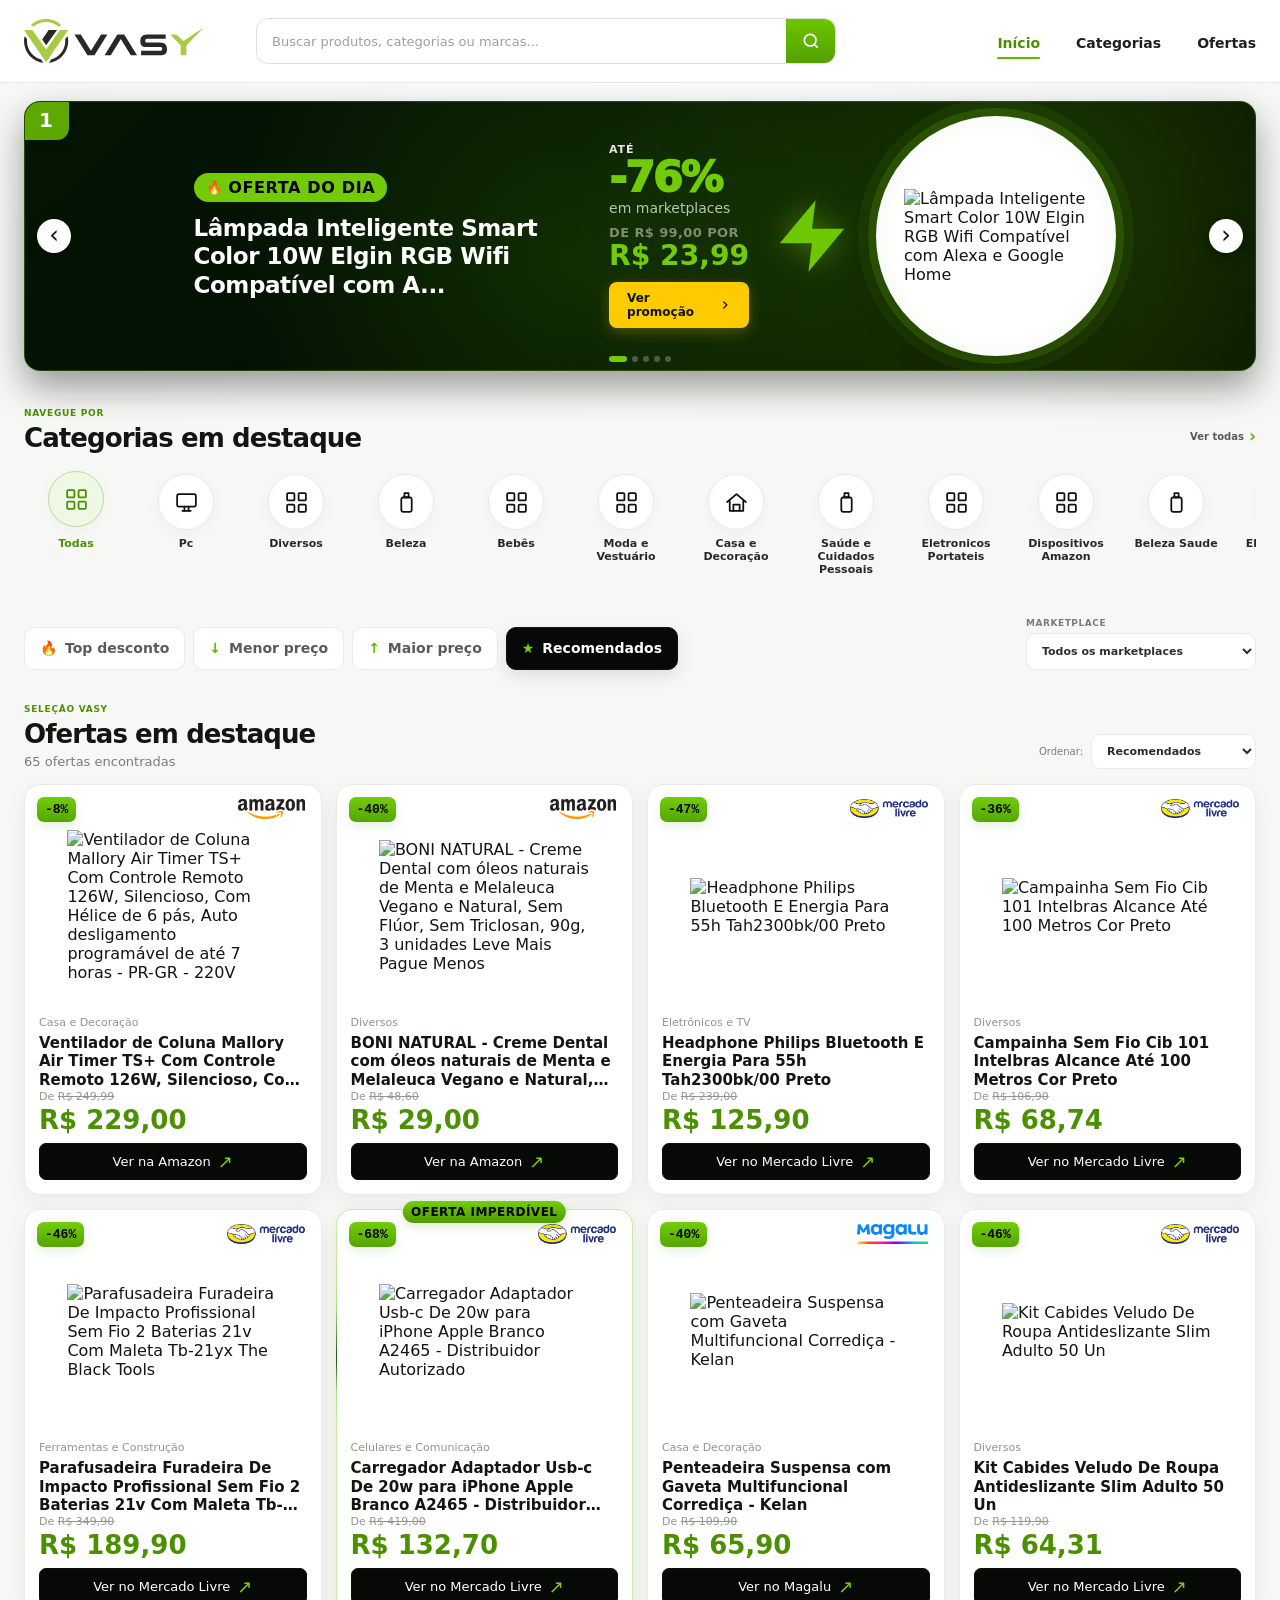
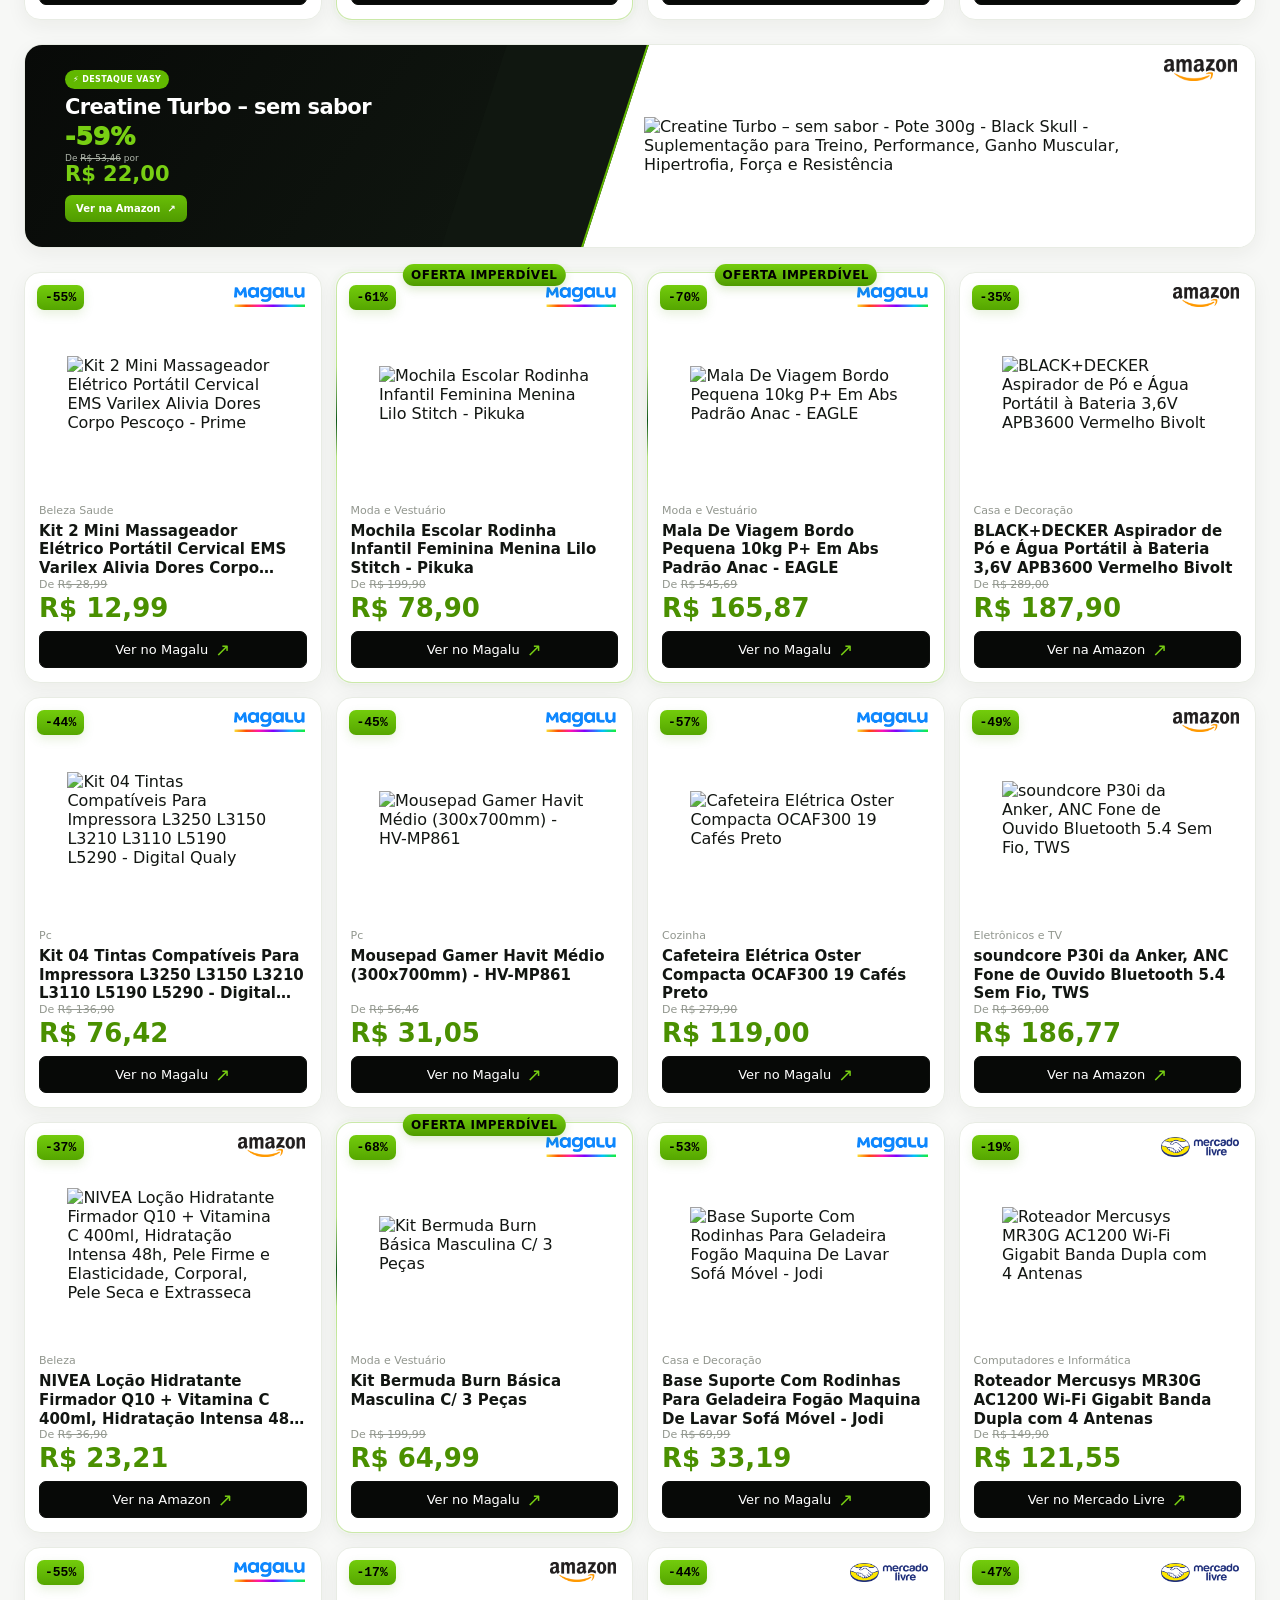
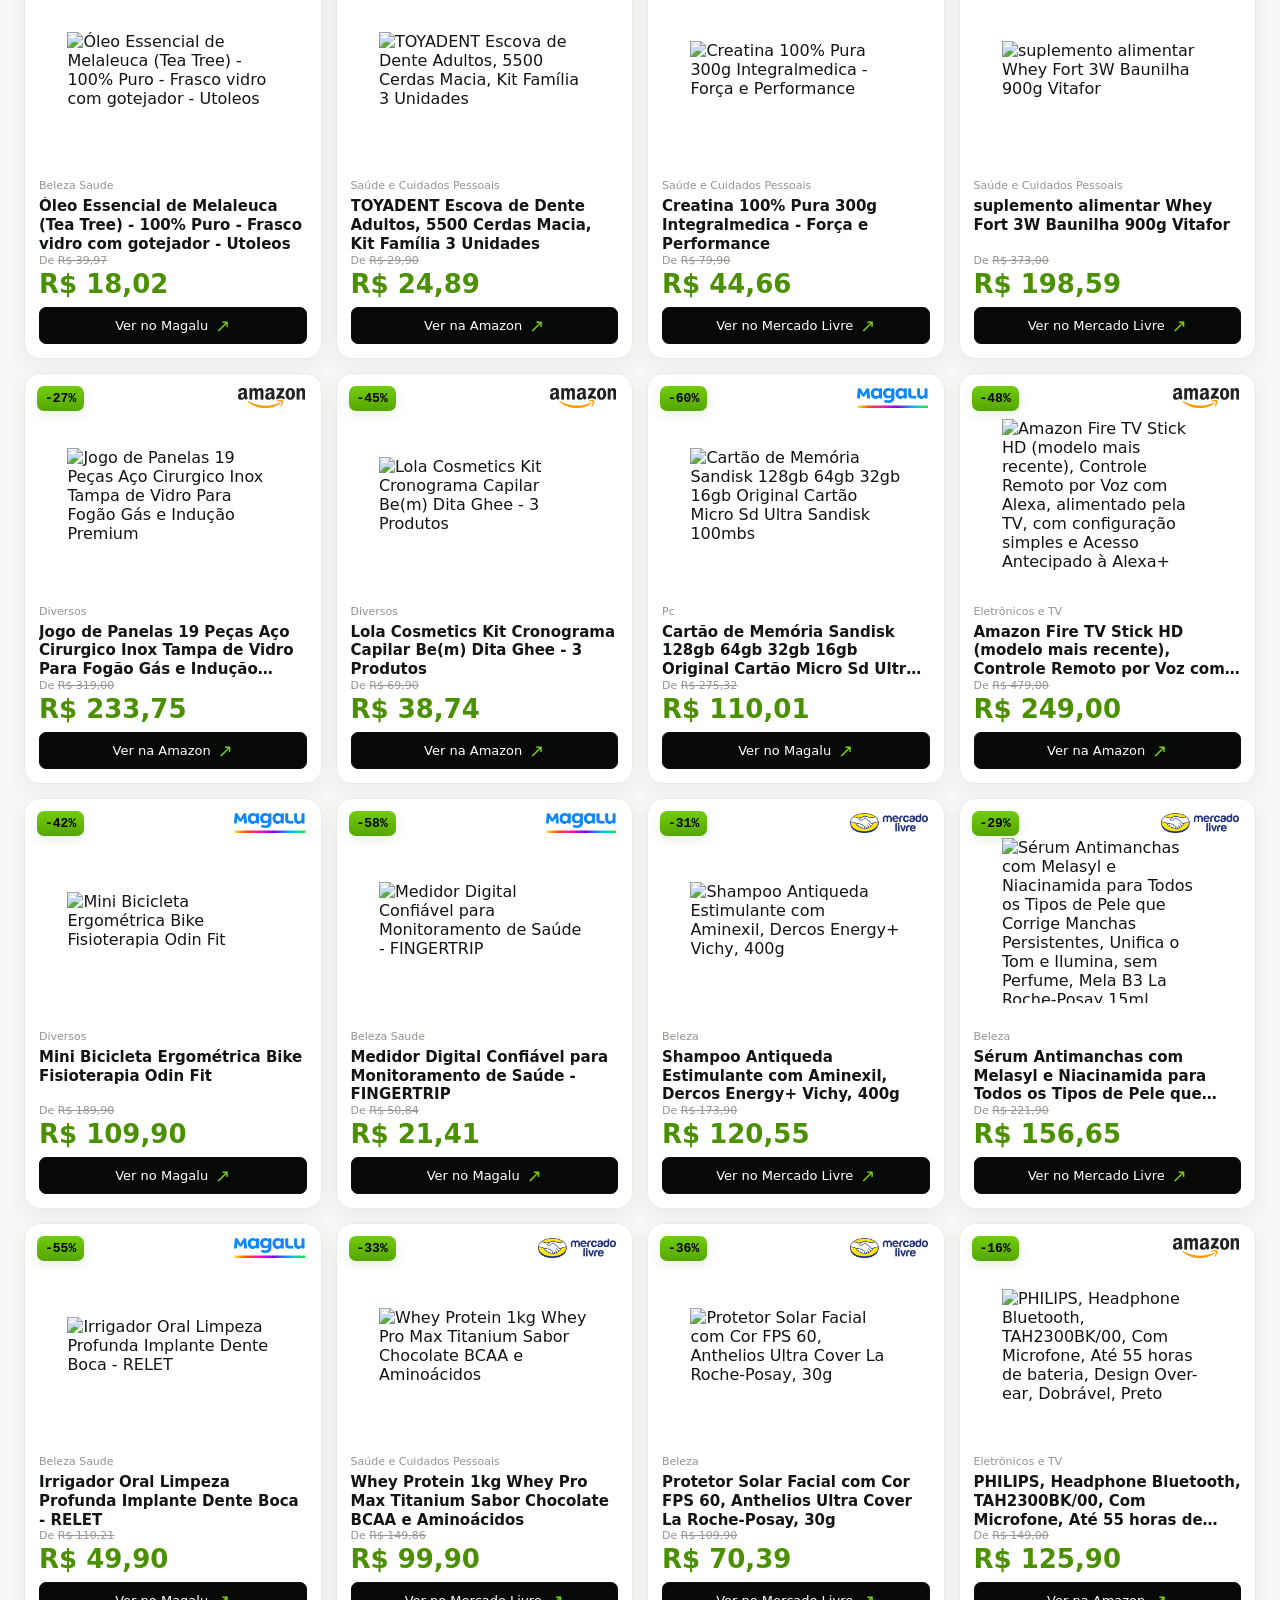
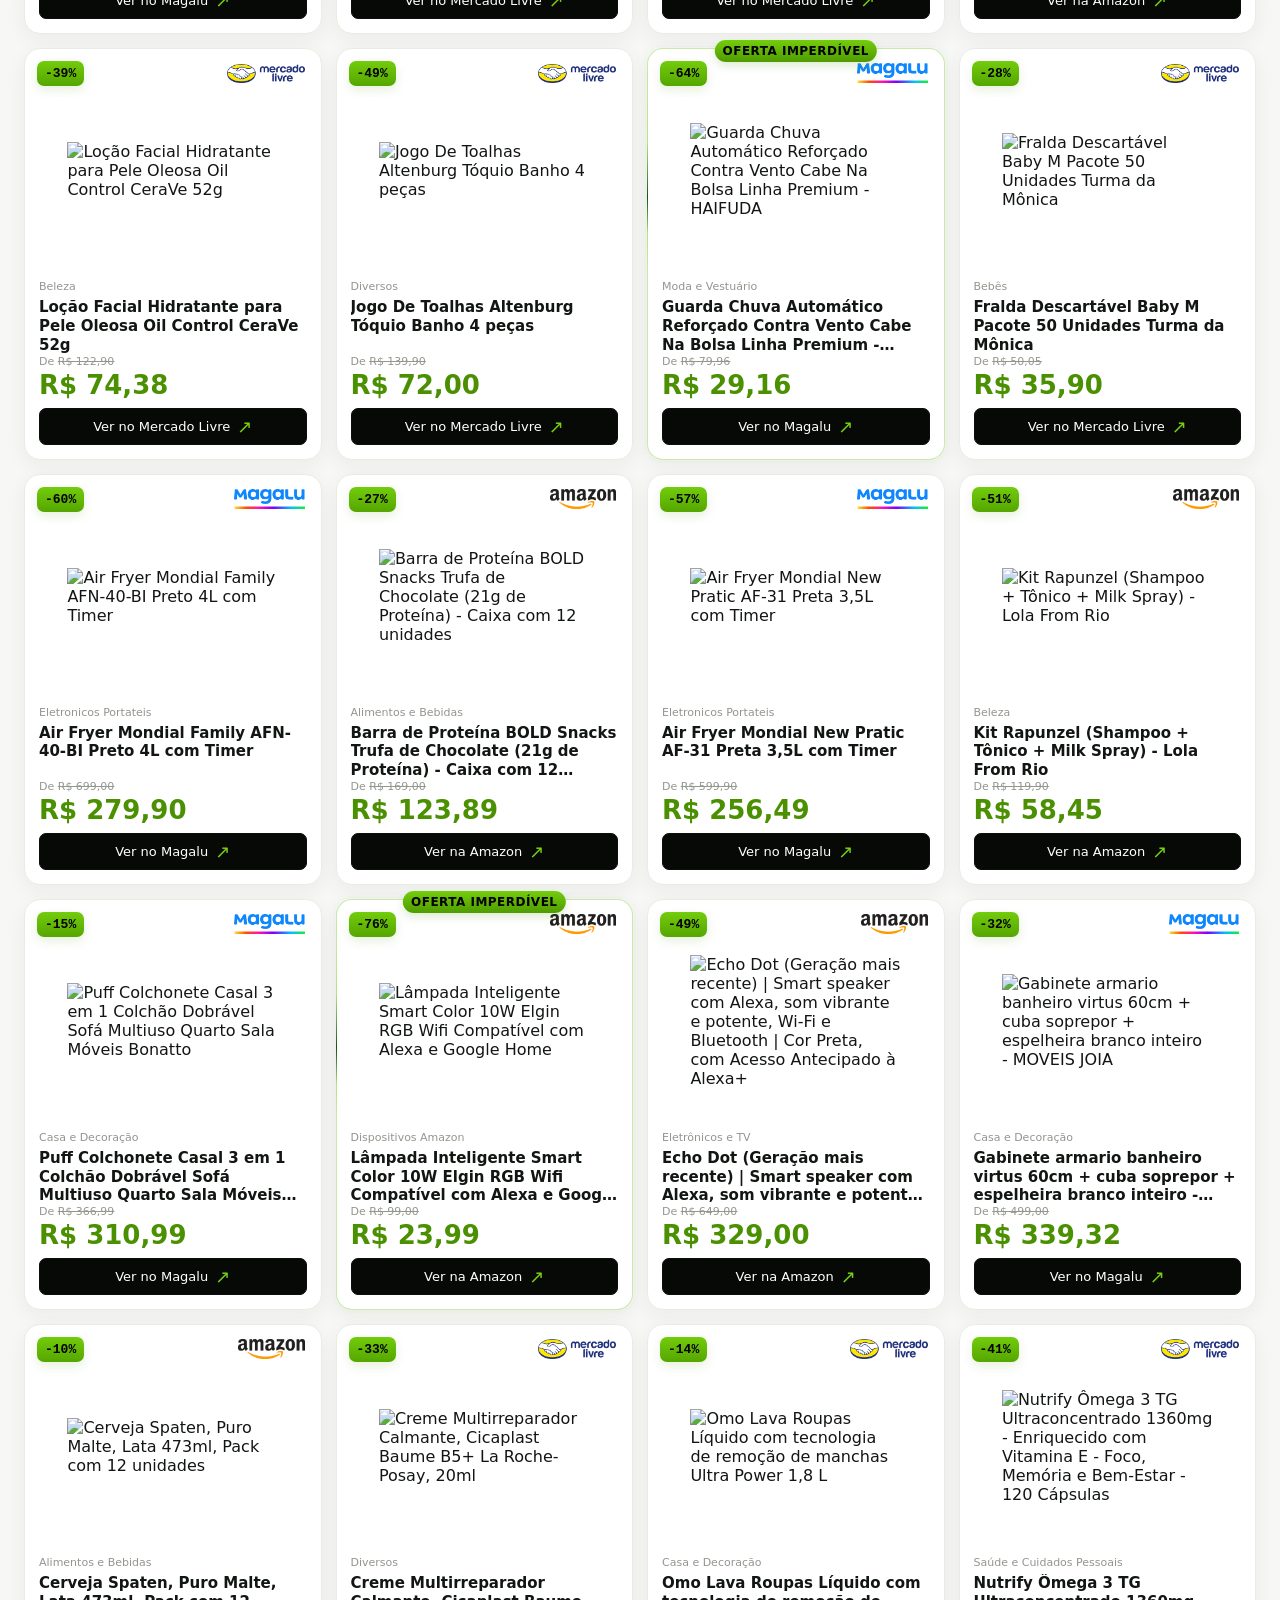
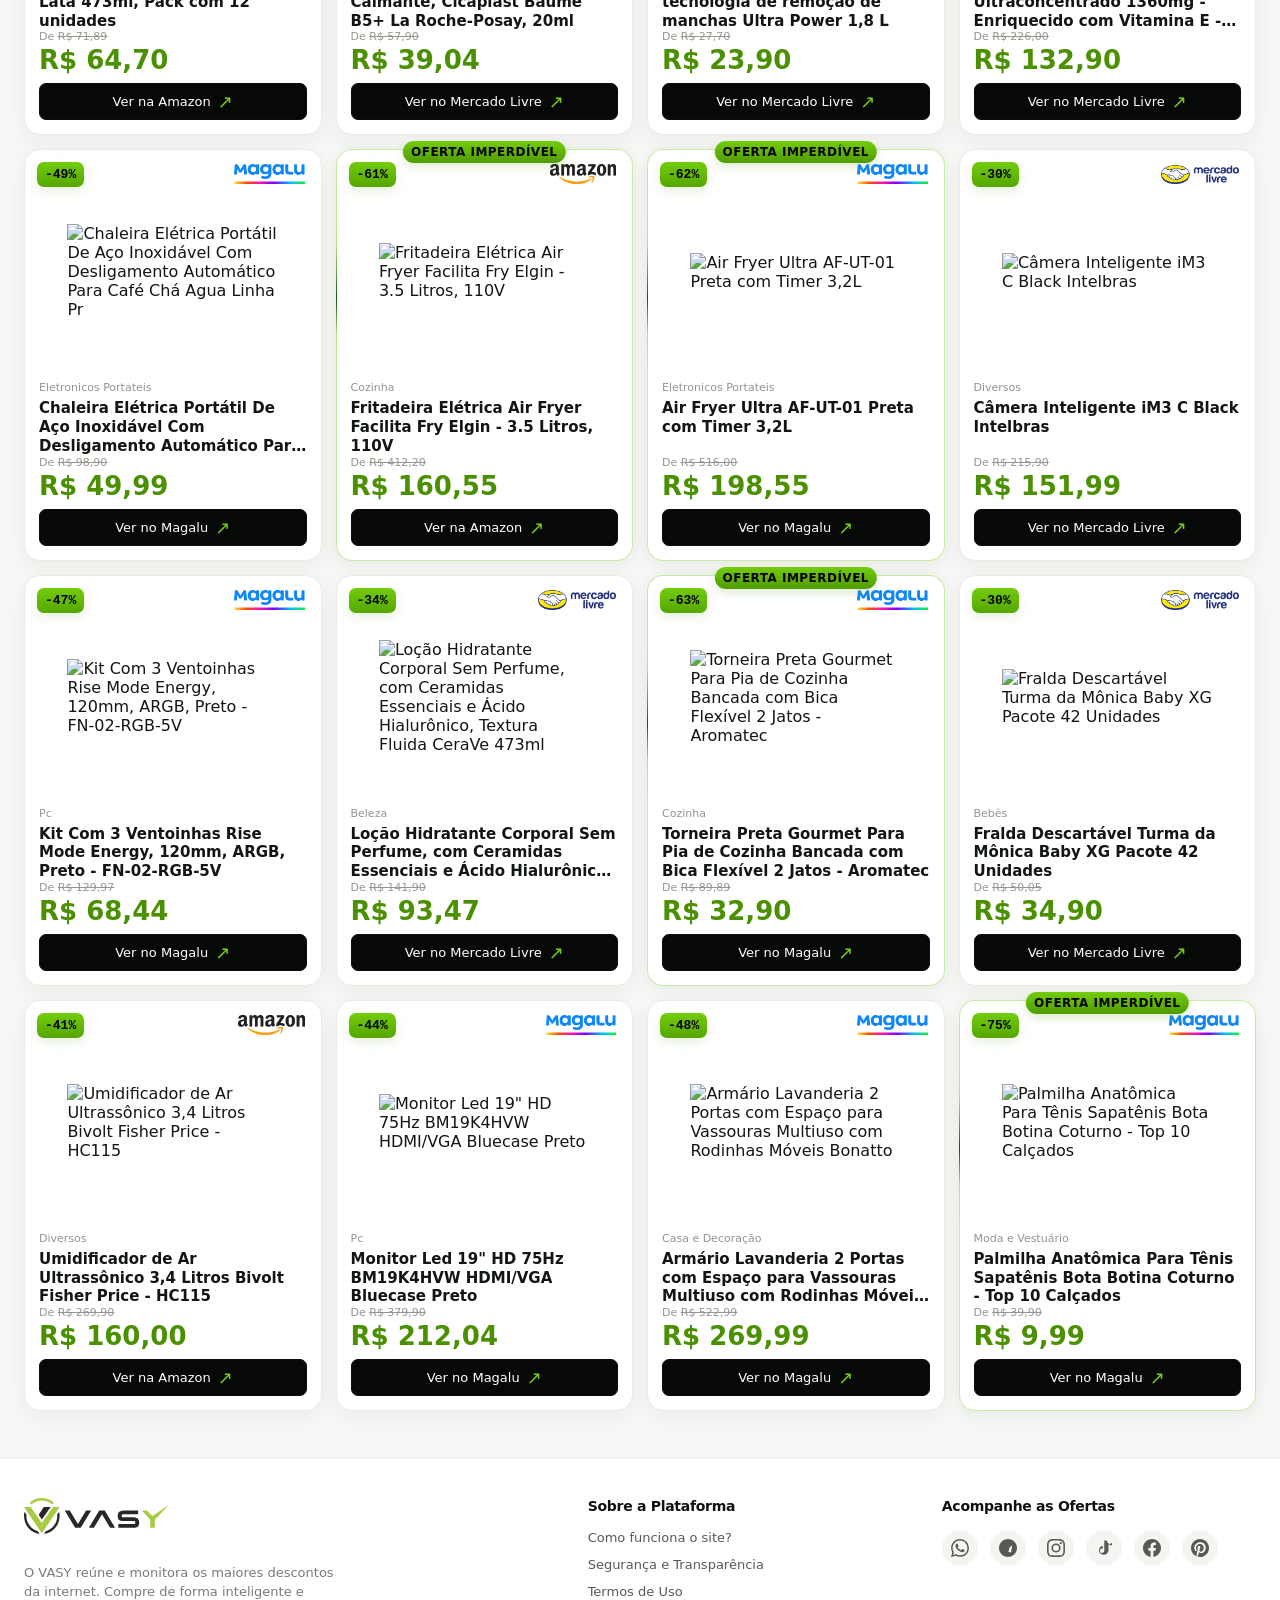
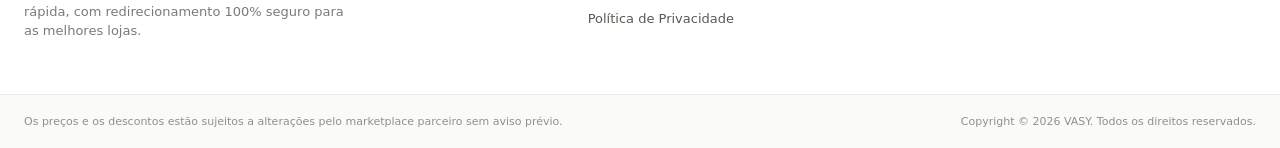
==== index.html @ 83b7b3c1 "Atualizando o site VASY" ====
<!doctype html>
<html lang="pt-BR">
<head>
  <meta charset="utf-8">
  <meta name="viewport" content="width=device-width,initial-scale=1">
  <meta name="theme-color" content="#ffffff">
  <meta name="description" content="VASY — ofertas selecionadas nos principais marketplaces.">
  <title>VASY | Achados que valem a pena</title>
  
  <link rel="preconnect" href="https://fonts.googleapis.com">
  <link rel="preconnect" href="https://fonts.gstatic.com" crossorigin>
  <link href="https://fonts.googleapis.com/css2?family=Montserrat:ital,wght@0,100..900;1,100..900&display=swap" rel="stylesheet">

  <link rel="stylesheet" href="css/style.css">
  <link rel="icon" type="image/png" href="./favicon.png">

  <!-- Google tag (gtag.js) -->
  <script async src="https://www.googletagmanager.com/gtag/js?id=G-MY41F53RG2"></script>
  <script>
    window.dataLayer = window.dataLayer || [];
    function gtag(){dataLayer.push(arguments);}
    gtag('js', new Date());
    gtag('config', 'G-MY41F53RG2');
  </script>
</head>

<body>

  <header class="site-header">
    <div class="container header-row">
      <button class="menu-button" id="menuButton" type="button" aria-label="Abrir menu" aria-expanded="false">
        <span></span><span></span><span></span>
      </button>

      <a class="logo-link" href="#inicio" aria-label="VASY">
        <img src="assets/images/logos/vasy.svg" alt="VASY">
      </a>

      <form class="search-box desktop-search" id="searchForm" role="search">
        <input id="searchInput" type="search" placeholder="Buscar produtos, categorias ou marcas..." autocomplete="off">
        <button type="submit" aria-label="Buscar">
          <svg viewBox="0 0 24 24" aria-hidden="true">
            <circle cx="11" cy="11" r="7"></circle>
            <path d="m20 20-3.5-3.5"></path>
          </svg>
        </button>
      </form>

      <nav class="main-nav" id="mainNav">
        <a class="active" href="#inicio">Início</a>
        <a href="#categorias">Categorias</a>
        <a href="#ofertas">Ofertas</a>
      </nav>
    </div>

    <div class="container mobile-search-wrap">
      <form class="search-box mobile-search" id="mobileSearchForm" role="search">
        <input id="mobileSearchInput" type="search" placeholder="Buscar produtos..." autocomplete="off">
        <button type="submit" aria-label="Buscar">
          <svg viewBox="0 0 24 24" aria-hidden="true">
            <circle cx="11" cy="11" r="7"></circle>
            <path d="m20 20-3.5-3.5"></path>
          </svg>
        </button>
      </form>
    </div>
  </header>

  <main id="inicio">

    <!-- HERO PRINCIPAL -->
    <section class="hero-section">
      <div class="container">
        <article class="hero">
          
          <div class="hero-badge-rank">
            <span id="heroRank">1</span>
          </div>

          <button class="hero-arrow hero-prev" id="heroPrev" type="button" aria-label="Oferta anterior">‹</button>

          <div class="hero-copy">
            <span class="hero-kicker">
              <span class="fire-icon">🔥</span> OFERTA DO DIA
            </span>
            <h1 id="heroTitle">Carregando oferta...</h1>
          </div>

          <div class="hero-offer-center">
            <div class="hero-discount-block">
              <span class="hero-discount-label">ATÉ</span>
              <strong id="heroDiscount">-0%</strong>
              <small class="hero-discount-sub">em marketplaces</small>
            </div>

            <div class="hero-pricing-group">
              <p class="hero-old-price" id="heroOldPrice">DE R$ 0,00 POR</p>
              <p class="hero-price" id="heroPrice">R$ 0,00</p>
            </div>

            <a class="hero-button" id="heroButton" href="#" target="_blank" rel="noopener sponsored">
              Ver promoção
              <svg viewBox="0 0 24 24" width="14" height="14" fill="none" stroke="currentColor" stroke-width="2.5" stroke-linecap="round" stroke-linejoin="round">
                <polyline points="9 18 15 12 9 6"></polyline>
              </svg>
            </a>
          </div>

          <div class="hero-lightning" aria-hidden="true">
            <svg viewBox="0 0 24 24">
              <path d="M13 2L3 14h9l-1 8 10-12h-9l1-8z" />
            </svg>
          </div>

          <div class="hero-visual">
            <div class="hero-circular-stage">
              <div class="hero-image-stage">
                <img id="heroImage" src="" alt="">
              </div>
            </div>
          </div>

          <button class="hero-arrow hero-next" id="heroNext" type="button" aria-label="Próxima oferta">›</button>
          
          <div class="hero-dots" id="heroDots"></div>
        </article>
      </div>
    </section>

    <!-- CATEGORIAS -->
    <section class="container categories-section" id="categorias">
      <div class="section-heading">
        <div>
          <span class="eyebrow">NAVEGUE POR</span>
          <h2>Categorias em destaque</h2>
        </div>
        <button class="text-button" id="clearFilters" type="button">
          Ver todas <span>›</span>
        </button>
      </div>
      <div class="category-rail" id="categoryChips"></div>
    </section>

    <!-- FILTROS -->
    <section class="container filters-section">
      <div class="quick-filters">
        <button class="quick-filter active" type="button" data-sort="discount">
          <span>🔥</span> Top desconto
        </button>
        <button class="quick-filter" type="button" data-sort="price-asc">
          <span>↓</span> Menor preço
        </button>
        <button class="quick-filter" type="button" data-sort="price-desc">
          <span>↑</span> Maior preço
        </button>
        <button class="quick-filter" type="button" data-sort="random">
          <span>★</span> Recomendados
        </button>
      </div>

      <div class="marketplace-filter-box">
        <label for="marketplaceSelect">Marketplace</label>
        <select id="marketplaceSelect">
          <option value="Todos">Todos os marketplaces</option>
        </select>
      </div>
    </section>

    <!-- OFERTAS -->
    <section class="container offers-section" id="ofertas">
      <div class="offers-toolbar">
        <div>
          <span class="eyebrow">SELEÇÃO VASY</span>
          <h2>Ofertas em destaque</h2>
          <p id="resultCount">Carregando ofertas...</p>
        </div>
        <div class="sort-wrap">
          <label for="sortSelect">Ordenar:</label>
          <select id="sortSelect">
            <option value="discount">Maior desconto</option>
            <option value="price-asc">Menor preço</option>
            <option value="price-desc">Maior preço</option>
            <option value="random">Recomendados</option>
          </select>
        </div>
      </div>

      <div class="products-grid" id="productsGrid"></div>

      <div class="empty-state" id="emptyState" hidden>
        <strong>Nenhuma oferta encontrada.</strong>
        <span>Tente outro termo, categoria ou marketplace.</span>
        <button id="resetSearch" type="button">Limpar filtros</button>
      </div>
    </section>

  </main>

  <!-- NOVO RODAPÉ / FOOTER -->
  <footer class="site-footer">
    <div class="container footer-content">
      
      <!-- Marca e Descrição -->
      <div class="footer-brand">
        <img src="assets/images/logos/vasy.svg" alt="VASY">
        <p>O VASY reúne e monitora os maiores descontos da internet. Compre de forma inteligente e rápida, com redirecionamento 100% seguro para as melhores lojas.</p>
      </div>

      <!-- Links Rápidos -->
      <div class="footer-links">
        <h4>Sobre a Plataforma</h4>
        <nav>
          <a href="/como-funciona.html">Como funciona o site?</a>
          <a href="/seguranca.html">Segurança e Transparência</a>
          <a href="/termos-de-uso.html">Termos de Uso</a>
          <a href="/politica-de-privacidade.html">Política de Privacidade</a>
        </nav>
      </div>

      <!-- Redes Sociais -->
      <div class="footer-social">
        <h4>Acompanhe as Ofertas</h4>
        <div class="social-icons">
          <!-- WhatsApp -->
          <a href="#" aria-label="WhatsApp (Grupo VIP)" class="social-icon">
            <svg viewBox="0 0 24 24"><path d="M17.472 14.382c-.297-.149-1.758-.867-2.03-.967-.273-.099-.471-.148-.67.15-.197.297-.767.966-.94 1.164-.173.199-.347.223-.644.075-.297-.15-1.255-.463-2.39-1.475-.883-.788-1.48-1.761-1.653-2.059-.173-.297-.018-.458.13-.606.134-.133.298-.347.446-.52.149-.174.198-.298.298-.497.099-.198.05-.371-.025-.52-.075-.149-.669-1.612-.916-2.207-.242-.579-.487-.5-.669-.51-.173-.008-.371-.01-.57-.01-.198 0-.52.074-.792.372-.272.297-1.04 1.016-1.04 2.479 0 1.462 1.065 2.875 1.213 3.074.149.198 2.096 3.2 5.077 4.487.709.306 1.262.489 1.694.625.712.227 1.36.195 1.871.118.571-.085 1.758-.719 2.006-1.413.248-.694.248-1.289.173-1.413-.074-.124-.272-.198-.57-.347m-5.421 7.403h-.004a9.87 9.87 0 01-5.031-1.378l-.361-.214-3.741.982.998-3.648-.235-.374a9.86 9.86 0 01-1.51-5.26c.001-5.45 4.436-9.884 9.888-9.884 2.64 0 5.122 1.03 6.988 2.898a9.825 9.825 0 012.893 6.994c-.003 5.45-4.437 9.884-9.885 9.884m8.413-18.297A11.815 11.815 0 0012.05 0C5.495 0 .16 5.335.157 11.892c0 2.096.547 4.142 1.588 5.945L.057 24l6.305-1.654a11.882 11.882 0 005.683 1.448h.005c6.554 0 11.89-5.335 11.893-11.893a11.821 11.821 0 00-3.48-8.413Z"/></svg>
          </a>
          <!-- Telegram -->
          <a href="#" aria-label="Telegram" class="social-icon">
            <svg viewBox="0 0 24 24"><path d="M12 0C5.373 0 0 5.373 0 12s5.373 12 12 12 12-5.373 12-12S18.627 0 12 0zm5.562 8.161c-.18 1.897-.962 6.502-1.36 8.627-.168.9-.499 1.201-.82 1.23-.696.065-1.225-.46-1.9-.905-1.056-.693-1.653-1.124-2.678-1.8-1.185-.78-.417-1.21.258-1.91.177-.184 3.247-2.977 3.307-3.23.007-.032.014-.15-.056-.212s-.174-.041-.249-.024c-.106.024-1.793 1.14-5.061 3.345-.48.33-.913.49-1.302.48-.428-.008-1.252-.241-1.865-.44-.506-.163-.907-.25-1.353-.255-.632-.007-.905.346-.905.346s.013.005.02.013c.068.084.281.334 1.157.652.89.324 2.115.772 3.018 1.1.916.333 1.405.516 1.874.686.636.231 1.233.275 1.761.135.597-.159 1.825-.745 2.083-1.464.258-.72.258-1.336.181-1.464-.077-.128-.283-.205-.595-.36z"/></svg>
          </a>
          <!-- Instagram -->
          <a href="#" aria-label="Instagram" class="social-icon">
            <svg viewBox="0 0 24 24"><path d="M12 2.163c3.204 0 3.584.012 4.85.07 3.252.148 4.771 1.691 4.919 4.919.058 1.265.069 1.645.069 4.849 0 3.205-.012 3.584-.069 4.849-.149 3.225-1.664 4.771-4.919 4.919-1.266.058-1.644.07-4.85.07-3.204 0-3.584-.012-4.849-.07-3.26-.149-4.771-1.699-4.919-4.92-.058-1.265-.07-1.644-.07-4.849 0-3.204.013-3.583.07-4.849.149-3.227 1.664-4.771 4.919-4.919 1.266-.057 1.645-.069 4.849-.069zM12 0C8.741 0 8.333.014 7.053.072 2.695.272.273 2.69.073 7.052.014 8.333 0 8.741 0 12c0 3.259.014 3.668.072 4.948.2 4.358 2.618 6.78 6.98 6.98C8.333 23.986 8.741 24 12 24c3.259 0 3.668-.014 4.948-.072 4.354-.2 6.782-2.618 6.979-6.98.059-1.28.073-1.689.073-4.948 0-3.259-.014-3.667-.072-4.947-.196-4.354-2.617-6.78-6.979-6.98C15.668.014 15.259 0 12 0zm0 5.838a6.162 6.162 0 100 12.324 6.162 6.162 0 000-12.324zM12 16a4 4 0 110-8 4 4 0 010 8zm6.406-11.845a1.44 1.44 0 100 2.881 1.44 1.44 0 000-2.881z"/></svg>
          </a>
          <!-- TikTok -->
          <a href="#" aria-label="TikTok" class="social-icon">
            <svg viewBox="0 0 24 24"><path d="M19.59 6.69a4.83 4.83 0 01-3.77-4.25V2h-3.45v13.67a2.89 2.89 0 01-5.2 1.74 2.89 2.89 0 012.31-4.64 2.93 2.93 0 01.88.13V9.4a6.84 6.84 0 00-1-.05A6.28 6.28 0 005.4 15.6a6.28 6.28 0 0012.56-1.57v-6.9a8.16 8.16 0 004.63 1.44V5.12a4.78 4.78 0 01-2.99 1.57z"/></svg>
          </a>
          <!-- Facebook -->
          <a href="#" aria-label="Facebook" class="social-icon">
            <svg viewBox="0 0 24 24"><path d="M24 12.073c0-6.627-5.373-12-12-12s-12 5.373-12 12c0 5.99 4.388 10.954 10.125 11.854v-8.385H7.078v-3.469h3.047V9.43c0-3.007 1.792-4.669 4.533-4.669 1.312 0 2.686.235 2.686.235v2.953H15.83c-1.491 0-1.956.925-1.956 1.874v2.25h3.328l-.532 3.469h-2.796v8.385C19.612 23.027 24 18.062 24 12.073z"/></svg>
          </a>
          <!-- Pinterest -->
          <a href="#" aria-label="Pinterest" class="social-icon">
            <svg viewBox="0 0 24 24"><path d="M12.017 0C5.396 0 .029 5.367.029 11.987c0 5.079 3.158 9.417 7.618 11.162-.105-.949-.199-2.403.041-3.439.219-.937 1.406-5.957 1.406-5.957s-.359-.72-.359-1.781c0-1.663.967-2.911 2.168-2.911 1.024 0 1.518.769 1.518 1.688 0 1.029-.653 2.567-.992 3.992-.285 1.193.6 2.165 1.775 2.165 2.128 0 3.768-2.245 3.768-5.487 0-2.861-2.063-4.869-5.008-4.869-3.41 0-5.409 2.562-5.409 5.199 0 1.033.394 2.143.889 2.741.099.12.112.225.085.345-.09.375-.293 1.199-.334 1.363-.053.225-.172.271-.401.165-1.495-.69-2.433-2.878-2.433-4.646 0-3.776 2.748-7.252 7.951-7.252 4.168 0 7.392 2.967 7.392 6.923 0 4.135-2.607 7.462-6.233 7.462-1.214 0-2.354-.629-2.758-1.379l-.749 2.848c-.269 1.045-1.004 2.352-1.498 3.146 1.123.345 2.306.535 3.55.535 6.607 0 11.985-5.365 11.985-11.987C23.97 5.366 18.625.002 12.017 0z"/></svg>
          </a>
        </div>
      </div>
    </div>

    <!-- Barra Inferior do Rodapé -->
    <div class="footer-bottom">
      <div class="container footer-bottom-row">
        <p>Os preços e os descontos estão sujeitos a alterações pelo marketplace parceiro sem aviso prévio.</p>
        <span>Copyright © <span id="year"></span> VASY. Todos os direitos reservados.</span>
      </div>
    </div>
  </footer>

  <script src="js/app.js"></script>
</body>
</html>
---- css/style.css ----
:root {
  --green: #61b800;
  --green-2: #78cf13;
  --green-dark: #4a9000;
  --green-soft: #eef8e4;

  --black: #070907;
  --ink: #121612;
  --muted: #777d75;

  --page: #f7f8f6;
  --white: #ffffff;

  --line: #e8ece4;
  --line-strong: #dce3d6;

  --shadow: 0 16px 44px rgba(32, 44, 23, .07);
  --shadow-soft: 0 6px 20px rgba(32, 44, 23, .055);

  --radius-xl: 22px;
  --radius-lg: 16px;
  --radius-md: 12px;
}

/* =========================================================
   BASE
========================================================= */

* {
  box-sizing: border-box;
}

html {
  scroll-behavior: smooth;
}

body {
  margin: 0;
  font-family: Inter, ui-sans-serif, system-ui, -apple-system, BlinkMacSystemFont, "Segoe UI", sans-serif;
  color: var(--ink);
  background: radial-gradient(circle at 50% -180px, #ffffff 0, #fafbf9 420px, var(--page) 760px);
}

button,
input,
select {
  font: inherit;
}

button {
  cursor: pointer;
}

a {
  color: inherit;
}

img {
  max-width: 100%;
}

.container {
  width: min(1400px, calc(100% - 48px));
  margin-inline: auto;
}

/* =========================================================
   HEADER
========================================================= */

.site-header {
  position: sticky;
  top: 0;
  z-index: 100;
  background: rgba(255,255,255,.94);
  backdrop-filter: blur(15px);
  border-bottom: 1px solid rgba(226,232,222,.9);
}

.header-row {
  height: 82px;
  display: grid;
  grid-template-columns: 190px minmax(300px, 580px) auto;
  align-items: center;
  gap: 42px;
}

.logo-link {
  display: flex;
  align-items: center;
  width: 180px;
}

.logo-link img {
  width: 100%;
  display: block;
}

.main-nav {
  display: flex;
  justify-content: flex-end;
  align-items: center;
  gap: 36px;
}

.main-nav a {
  position: relative;
  padding: 30px 0 26px;
  color: #1d211c;
  text-decoration: none;
  font-size: 14px;
  font-weight: 750;
}

.main-nav a:hover,
.main-nav a.active {
  color: var(--green-dark);
}

.main-nav a.active::after {
  content: "";
  position: absolute;
  left: 0;
  right: 0;
  bottom: 18px;
  height: 2px;
  border-radius: 10px;
  background: var(--green);
}

.search-box {
  height: 46px;
  display: flex;
  align-items: center;
  overflow: hidden;
  border: 1px solid var(--line-strong);
  border-radius: 12px;
  background: #fff;
}

.search-box:focus-within {
  border-color: #a8d774;
  box-shadow: 0 0 0 4px rgba(97,184,0,.07);
}

.search-box input {
  flex: 1;
  min-width: 0;
  height: 100%;
  padding: 0 15px;
  border: 0;
  outline: 0;
  background: transparent;
  color: var(--ink);
  font-size: 13px;
}

.search-box input::placeholder {
  color: #9ca19a;
}

.search-box button {
  width: 49px;
  height: 100%;
  display: grid;
  place-items: center;
  border: 0;
  background: linear-gradient(180deg, #6cc500, #54a000);
  color: #fff;
}

.search-box svg {
  width: 20px;
  fill: none;
  stroke: currentColor;
  stroke-width: 2;
}

.menu-button,
.mobile-search-wrap {
  display: none;
}

/* =========================================================
   HERO BANNER (ATUALIZADO E ALINHADO COM A IMAGEM)
========================================================= */

.hero-section {
  padding-top: 18px;
}

.hero {
  position: relative;
  min-height: 270px;
  display: grid;
  grid-template-columns: 4.00fr 1fr auto 2.45fr;
  align-items: center;
  overflow: hidden;
  border-radius: var(--radius-lg);
  background: 
    radial-gradient(circle at 82% 50%, rgba(98, 185, 4, 0.28) 0%, transparent 45%),
    radial-gradient(circle at 45% 60%, rgba(45, 105, 5, 0.35) 0%, transparent 50%),
    linear-gradient(135deg, #051604 0%, #031003 40%, #010701 100%);
  border: 1px solid rgba(114, 203, 11, 0.25);
  box-shadow: 0 16px 36px rgba(2, 10, 2, 0.4);
  padding: 0 8%;
}

.hero-badge-rank {
  position: absolute;
  top: 0;
  left: 0;
  z-index: 10;
  background: #5ea802;
  color: #ffffff;
  font-size: 20px;
  font-weight: 900;
  padding: 8px 16px 10px 14px;
  border-bottom-right-radius: 12px;
  line-height: 1;
  box-shadow: 2px 2px 10px rgba(0, 0, 0, 0.35);
}

.hero-copy {
  position: relative;
  z-index: 5;
  padding: 24px 20px 24px 70px;
  display: flex;
  flex-direction: column;
  justify-content: center;
}

.hero-kicker {
  display: inline-flex;
  align-items: center;
  gap: 6px;
  margin-bottom: 12px;
  padding: 5px 12px;
  border-radius: 999px;
  background: #73cb07;
  color: #000000;
  font-size: 16px;
  font-weight: 900;
  letter-spacing: .04em;
  width: fit-content;
}

.hero-kicker .fire-icon {
  font-size: 13px;
}

.hero-copy h1 {
  margin: 0;
  color: #ffffff;
  font-size: clamp(20px, 1.8vw, 33px);
  line-height: 1.22;
  font-weight: 800;
  letter-spacing: -0.02em;
  display: -webkit-box;
  -webkit-line-clamp: 4;
  -webkit-box-orient: vertical;
  overflow: hidden;
}

.hero-offer-center {
  position: relative;
  z-index: 5;
  padding: 20px 10px;
  display: flex;
  flex-direction: column;
  align-items: flex-start;
  justify-content: center;
}

.hero-discount-block {
  display: flex;
  flex-direction: column;
  line-height: 1;
}

.hero-discount-label {
  color: #e5e5e5;
  font-size: 11px;
  font-weight: 700;
  letter-spacing: .08em;
  text-transform: uppercase;
}

.hero-discount-block strong {
  color: #72cb07;
  font-size: clamp(38px, 3.4vw, 43px);
  line-height: .95;
  font-weight: 950;
  letter-spacing: -0.05em;
  margin: 2px 0 3px;
}

.hero-discount-sub {
  color: #b5c7b0;
  font-size: 14px;
  font-weight: 500;
}

.hero-pricing-group {
  margin: 10px 0 12px;
}

.hero-old-price {
  margin: 0;
  color: #7a8c76;
  font-size: 13px;
  font-weight: 700;
  letter-spacing: 0.03em;
  text-transform: uppercase;
}

.hero-price {
  margin: 2px 0 0;
  color: #72cb07;
  font-size: clamp(23px, 2.2vw, 42px);
  line-height: 1;
  font-weight: 900;
}

.hero-button {
  display: inline-flex;
  align-items: center;
  gap: 8px;
  padding: 9px 18px;
  border-radius: 8px;
  background: #fecb00;
  color: #111111;
  text-decoration: none;
  font-size: 12px;
  font-weight: 900;
  transition: transform .2s ease, filter .2s ease;
  box-shadow: 0 4px 14px rgba(254, 203, 0, 0.25);
}

.hero-button:hover {
  transform: translateY(-2px);
  filter: brightness(1.06);
}

.hero-lightning {
  position: relative;
  z-index: 4;
  display: flex;
  align-items: center;
  justify-content: center;
  padding: 0 10px;
}

.hero-lightning svg {
  width: 86px;
  height: 120px;
  fill: #6dc803;
  filter: drop-shadow(0 0 14px rgba(109, 200, 3, 0.5));
}

.hero-visual {
  position: relative;
  z-index: 2;
  height: 100%;
  display: flex;
  align-items: center;
  justify-content: center;
  padding: 10px 40px 10px 10px;
}

.hero-circular-stage {
  width: 240px;
  height: 240px;
  border-radius: 50%;
  background: radial-gradient(circle, #ffffff 60%, #e6f0e2 100%);
  box-shadow: 
    0 0 0 8px rgba(114, 203, 7, 0.18),
    0 0 0 18px rgba(114, 203, 7, 0.08),
    0 10px 30px rgba(0, 0, 0, 0.4);
  display: grid;
  place-items: center;
  overflow: hidden;
}

.hero-image-stage {
  width: 100%;
  height: 100%;
  display: grid;
  place-items: center;
  padding: 18px;
}

.hero-image-stage img {
  max-width: 90%;
  max-height: 200px;
  object-fit: contain;
  mix-blend-mode: multiply;
  transition: transform .3s ease;
  animation: heroIn .44s cubic-bezier(.16, 1, .3, 1) both;
}

.hero-circular-stage:hover img {
  transform: scale(1.04);
}

@keyframes heroIn {
  from {
    opacity: 0;
    transform: translateX(18px) scale(.985);
  }
  to {
    opacity: 1;
    transform: translateX(0) scale(1);
  }
}

.hero-arrow {
  position: absolute;
  top: 50%;
  z-index: 15;
  width: 34px;
  height: 34px;
  display: grid;
  place-items: center;
  transform: translateY(-50%);
  border: 0;
  border-radius: 50%;
  background: #ffffff;
  color: #111111;
  box-shadow: 0 4px 15px rgba(0, 0, 0, 0.35);
  font-size: 24px;
  line-height: 1;
  padding: 0 0 2px;
}

.hero-arrow:hover {
  transform: translateY(-50%) scale(1.08);
}

.hero-prev {
  left: 12px;
}

.hero-next {
  right: 12px;
}

.hero-dots {
  position: absolute;
  z-index: 20;
  left: 50%;
  bottom: 8px;
  display: flex;
  align-items: center;
  gap: 5px;
  transform: translateX(-50%);
}

.hero-dots button {
  width: 6px;
  height: 6px;
  padding: 0;
  border: 0;
  border-radius: 50%;
  background: rgba(255, 255, 255, 0.25);
  transition: .2s ease;
}

.hero-dots button.active {
  width: 18px;
  border-radius: 999px;
  background: #73cb07;
}


/* =========================================================
   SEÇÕES
========================================================= */

.categories-section {
  padding-top: 30px;
}

.section-heading,
.offers-toolbar {
  display: flex;
  align-items: flex-end;
  justify-content: space-between;
  gap: 20px;
}

.section-heading {
  margin-bottom: 12px;
}

.section-heading h2,
.offers-toolbar h2 {
  margin: 3px 0 0;
  font-size: 26px;
  letter-spacing: -.035em;
}

.eyebrow {
  color: var(--green-dark);
  font-size: 9px;
  font-weight: 900;
  letter-spacing: .08em;
}

.text-button {
  display: inline-flex;
  align-items: center;
  gap: 5px;
  padding: 7px 0;
  border: 0;
  background: transparent;
  color: #555b52;
  font-size: 10px;
  font-weight: 750;
}

.text-button:hover {
  color: var(--green-dark);
}

.text-button span {
  color: var(--green);
  font-size: 17px;
}


/* =========================================================
   CATEGORIAS
========================================================= */

.category-rail {
  display: grid;
  grid-auto-flow: column;
  grid-auto-columns: minmax(100px, 1fr);
  gap: 10px;
  overflow-x: auto;
  padding: 4px 2px 10px;
  scrollbar-width: none;
}

.category-rail::-webkit-scrollbar {
  display: none;
}

.category-item {
  min-width: 0;
  padding: 5px 3px 9px;
  display: flex;
  flex-direction: column;
  align-items: center;
  gap: 7px;
  border: 0;
  background: transparent;
  color: #252a24;
}

.category-icon {
  width: 56px;
  height: 56px;
  display: grid;
  place-items: center;
  border: 1px solid var(--line);
  border-radius: 50%;
  background: #fff;
  color: #111;
  box-shadow: 0 4px 14px rgba(35,47,27,.04);
  transition: .2s ease;
}

.category-icon svg {
  width: 25px;
  height: 25px;
  fill: none;
  stroke: currentColor;
  stroke-width: 1.7;
  stroke-linecap: round;
  stroke-linejoin: round;
}

.category-name {
  min-height: 26px;
  display: grid;
  place-items: start center;
  text-align: center;
  font-size: 11px;
  line-height: 1.2;
  font-weight: 700;
}

.category-item:hover .category-icon,
.category-item.active .category-icon {
  transform: translateY(-3px);
  border-color: #b9df8f;
  background: var(--green-soft);
  color: var(--green-dark);
}

.category-item.active .category-name {
  color: var(--green-dark);
}


/* =========================================================
   FILTROS
========================================================= */

.filters-section {
  padding-top: 22px;
  display: flex;
  align-items: flex-end;
  justify-content: space-between;
  gap: 16px;
}

.quick-filters {
  display: flex;
  flex-wrap: wrap;
  gap: 8px;
}

.quick-filter {
  min-height: 43px;
  display: inline-flex;
  align-items: center;
  justify-content: center;
  gap: 8px;
  padding: 9px 15px;
  border: 1px solid var(--line);
  border-radius: 10px;
  background: #fff;
  color: #575d54;
  font-size: 14px;
  font-weight: 750;
  transition: .2s ease;
}

.quick-filter span {
  color: var(--green);
  font-size: 14px;
}

.quick-filter:hover {
  transform: translateY(-1px);
  border-color: #d5e3ca;
}

.quick-filter.active {
  border-color: #111;
  background: var(--black);
  color: #fff;
  box-shadow: 0 6px 17px rgba(0,0,0,.10);
}

.quick-filter.active span {
  color: var(--green-2);
}

.marketplace-filter-box {
  min-width: 230px;
}

.marketplace-filter-box label {
  display: block;
  margin-bottom: 5px;
  color: var(--muted);
  font-size: 9px;
  font-weight: 750;
  text-transform: uppercase;
  letter-spacing: .06em;
}

.marketplace-filter-box select {
  width: 100%;
  padding: 10px 34px 10px 11px;
  border: 1px solid var(--line);
  border-radius: 10px;
  outline: 0;
  background: #fff;
  color: #2c312a;
  font-size: 11px;
  font-weight: 700;
}


/* =========================================================
   TOOLBAR
========================================================= */

.offers-section {
  padding-top: 27px;
}

.offers-toolbar {
  margin-bottom: 15px;
}

.offers-toolbar p {
  margin: 5px 0 0;
  color: var(--muted);
  font-size: 13px;
}

.sort-wrap {
  display: flex;
  align-items: center;
  gap: 8px;
  color: var(--muted);
  font-size: 10px;
}

.sort-wrap select {
  min-width: 165px;
  padding: 9px 33px 9px 11px;
  border: 1px solid var(--line);
  border-radius: 9px;
  outline: 0;
  background: #fff;
  color: #292e28;
  font-size: 11px;
  font-weight: 700;
}


/* =========================================================
   GRID
========================================================= */

.products-grid {
  display: grid;
  grid-template-columns: repeat(4, minmax(0, 1fr));
  gap: 14px;
}

.product-card {
  position: relative;
  min-width: 0;
  display: flex;
  flex-direction: column;
  overflow: visible;
  border: 1px solid var(--line);
  border-radius: var(--radius-lg);
  background: #fff;
  box-shadow: var(--shadow-soft);
  transition:
    transform .25s cubic-bezier(.16,1,.3,1),
    box-shadow .25s ease,
    border-color .25s ease;
  isolation: isolate;
}

.product-card:hover {
  transform: translateY(-4px);
  border-color: #d5e6c4;
  box-shadow: 0 16px 32px rgba(31,50,16,.09);
}


/* =========================================================
   MARKETPLACE NO CANTO SUPERIOR DIREITO
========================================================= */

.card-marketplace-corner {
  position: absolute;
  top: 12px;
  right: 12px;
  z-index: 7;
  min-width: 48px;
  height: 24px;
  display: flex;
  align-items: center;
  justify-content: flex-end;
  padding: 2px 4px;
  border-radius: 6px;
  background: rgba(255,255,255,.94);
  backdrop-filter: blur(4px);
}

.card-marketplace-corner .marketplace-logo {
  width: auto;
  height: auto;
  max-width: 78px;
  max-height: 20px;
  object-fit: contain;
  object-position: right center;
}

.card-marketplace-corner .marketplace-name {
  color: #555b53;
  font-size: 9px;
  font-weight: 700;
  text-align: right;
}


/* =========================================================
   OFERTA > 60%
========================================================= */

.product-card.super-deal {
  border-color: rgba(101,190,0,.34);
}

.product-card.super-deal::before {
  content: "";
  position: absolute;
  inset: -1px;
  z-index: 8;
  padding: 1.2px;
  border-radius: inherit;
  pointer-events: none;
  background: conic-gradient(from var(--glow-angle), transparent 0deg, transparent 254deg, rgba(111, 211, 0, 0) 264deg, rgba(111, 211, 0, .24) 278deg, rgb(3 76 14 / 95%) 291deg, rgba(111, 211, 0, .22) 307deg, transparent 323deg, transparent 360deg);
  -webkit-mask:
    linear-gradient(#000 0 0) content-box,
    linear-gradient(#000 0 0);
  -webkit-mask-composite: xor;
  mask-composite: exclude;
  animation: rotateGreenGlow 3.2s linear infinite;
}

.product-card.super-deal::after {
  content: "";
  position: absolute;
  inset: -2px;
  z-index: -1;
  border-radius: inherit;
  pointer-events: none;
  box-shadow: 0 0 6px rgba(95,185,0,.10);
  opacity: .75;
}

@property --glow-angle {
  syntax: "<angle>";
  initial-value: 0deg;
  inherits: false;
}

@keyframes rotateGreenGlow {
  to {
    --glow-angle: 360deg;
  }
}

.super-deal-label {
  position: absolute;
  z-index: 9;
  top: -9px;
  left: 50%;
  transform: translateX(-50%);
  padding: 4px 8px;
  border-radius: 999px;
  background: linear-gradient(180deg, #74cd0c, #4f9b00);
  color: #000000;
  box-shadow: 0 4px 10px rgba(75,145,0,.18);
  font-size: 12px;
  font-weight: 900;
  white-space: nowrap;
  letter-spacing: .04em;
}


/* =========================================================
   CARD
========================================================= */

.card-media {
  position: relative;
  padding: 14px 14px 0;
}

.discount-badge {
  position: absolute;
  z-index: 7;
  top: 12px;
  left: 12px;
  padding: 5px 8px;
  border-radius: 7px;
  background: linear-gradient(180deg, #73cc0c, #55a600);
  color: #000000;
  font-size: 13px;
  font-weight: 900;
  box-shadow: 0 4px 11px rgba(80,150,0,.14);
  font-family: monospace;
}

.product-image-wrap {
  height: 215px;
  display: flex;
  align-items: center;
  justify-content: center;
  padding: 14px;
  overflow: hidden;
  border-radius: 13px;
  background: #fff;
}

.product-image {
  width: auto;
  height: auto;
  max-width: 88%;
  max-height: 88%;
  object-fit: contain;
  background: #fff;
  transition: transform .27s ease;
}

.product-card:hover .product-image {
  transform: scale(1.035);
}

.card-content {
  flex: 1;
  display: flex;
  flex-direction: column;
  padding: 2px 14px 14px;
}

.product-category {
  margin-bottom: 5px;
  color: #91968e;
  font-size: 11px;
}

.product-title {
  min-height: 48px;
  margin: 0;
  display: -webkit-box;
  overflow: hidden;
  -webkit-line-clamp: 3;
  -webkit-box-orient: vertical;
  font-size: 15px;
  line-height: 1.25;
  font-weight: 600;
}

.product-price-area {
  margin-top: auto;
  padding-top: 0px;
}

.old-price {
  min-height: 15px;
  display: block;
  margin-bottom: 2px;
  color: #93988f;
  font-size: 11px;
}

.current-price {
  display: block;
  margin-bottom: 10px;
  color: var(--green-dark);
  font-size: 26px;
  line-height: 1;
  font-weight: 900;
}

.market-button {
  min-height: 37px;
  display: flex;
  align-items: center;
  justify-content: center;
  gap: 7px;
  padding: 7px 10px;
  border: 1px solid #0c0e0c;
  border-radius: 7px;
  background: var(--black);
  color: #fff;
  text-decoration: none;
  font-size: 13px;
  font-weight: 500;
  transition: .2s ease;
}

.market-button:hover {
  transform: translateY(-1px);
  background: #171a16;
}

.market-button span {
  color: var(--green-2);
  font-size: 18px;
}


/* =========================================================
   BANNER INTERMEDIÁRIO
========================================================= */

.mid-promo-banner {
  grid-column: 1 / -1;
  position: relative;
  min-height: 190px;
  display: grid;
  grid-template-columns: 42% 58%;
  overflow: hidden;
  margin: 10px 0;
  border: 1px solid var(--line);
  border-radius: 18px;
  background: #fff;
  box-shadow: var(--shadow-soft);
}

.mid-promo-copy {
  position: relative;
  z-index: 4;
  padding: 25px 40px;
  display: flex;
  flex-direction: column;
  align-items: flex-start;
  justify-content: center;
  color: #fff;
  background: linear-gradient(125deg, #080a08, #101710);
}

.mid-promo-copy::after {
  content: "";
  position: absolute;
  z-index: -1;
  top: 0;
  right: -74px;
  width: 140px;
  height: 100%;
  transform: skewX(-18deg);
  border-right: 2px solid var(--green);
  background: #101710;
}

.mid-promo-kicker {
  margin-bottom: 7px;
  padding: 5px 8px;
  border-radius: 999px;
  background: var(--green);
  color: #fff;
  font-size: 8px;
  font-weight: 900;
  letter-spacing: .05em;
}

.mid-promo-copy h3 {
  max-width: 390px;
  margin: 0 0 5px;
  font-size: 21px;
  line-height: 1.08;
  letter-spacing: -.03em;
}

.mid-promo-discount {
  color: var(--green-2);
  font-size: 25px;
  line-height: 1;
  font-weight: 950;
}

.mid-promo-old {
  margin-top: 4px;
  color: #aeb5aa;
  font-size: 9px;
}

.mid-promo-price {
  margin: 1px 0 10px;
  color: var(--green-2);
  font-size: 21px;
  line-height: 1;
  font-weight: 900;
}

.mid-promo-button {
  display: inline-flex;
  align-items: center;
  gap: 7px;
  padding: 8px 11px;
  border-radius: 7px;
  background: linear-gradient(180deg, #69be07, #509b00);
  color: #fff;
  text-decoration: none;
  font-size: 10px;
  font-weight: 850;
}

.mid-promo-image {
  position: relative;
  display: flex;
  align-items: center;
  justify-content: center;
  padding: 13px 35px 13px 72px;
  background: #fff;
}

.mid-promo-product {
  width: auto;
  height: auto;
  max-width: 90%;
  max-height: 165px;
  object-fit: contain;
  background: #fff;
  transition: transform .3s ease;
}

.mid-promo-banner:hover .mid-promo-product {
  transform: scale(1.03);
}

.mid-promo-marketplace {
  position: absolute;
  top: 14px;
  right: 18px;
  width: auto;
  height: auto;
  max-width: 80px;
  max-height: 22px;
  object-fit: contain;
}

.empty-state {
  padding: 55px 15px;
  text-align: center;
  color: var(--muted);
}

.empty-state strong {
  display: block;
  color: #222;
  font-size: 19px;
}

.empty-state span {
  display: block;
  margin: 7px 0 15px;
}

.empty-state button {
  padding: 9px 15px;
  border: 0;
  border-radius: 8px;
  background: var(--green);
  color: #fff;
  font-weight: 800;
}


/* =========================================================
   NOVO FOOTER
========================================================= */

.site-footer {
  margin-top: 46px;
  border-top: 1px solid var(--line);
  background: #fff;
  padding-top: 40px;
}

.footer-content {
  display: grid;
  grid-template-columns: 2fr 1.2fr 1.2fr;
  gap: 40px;
  padding-bottom: 40px;
}

.footer-brand img {
  width: 145px;
  margin-bottom: 12px;
}

.footer-brand p {
  color: #777d74;
  font-size: 13px;
  line-height: 1.5;
  max-width: 320px;
}

.footer-links h4,
.footer-social h4 {
  color: #111;
  font-size: 14px;
  font-weight: 800;
  margin: 0 0 16px;
  letter-spacing: -0.02em;
}

.footer-links nav {
  display: flex;
  flex-direction: column;
  gap: 12px;
}

.footer-links a {
  color: #555b52;
  font-size: 13px;
  text-decoration: none;
  transition: color 0.2s;
}

.footer-links a:hover {
  color: var(--green-dark);
  text-decoration: underline;
}

.social-icons {
  display: flex;
  flex-wrap: wrap;
  gap: 12px;
}

.social-icon {
  width: 36px;
  height: 36px;
  display: grid;
  place-items: center;
  background: #f4f5f3;
  border-radius: 50%;
  color: #555b52;
  transition: all 0.2s ease;
}

.social-icon svg {
  width: 18px;
  height: 18px;
  fill: currentColor;
}

.social-icon:hover {
  background: var(--green);
  color: #fff;
  transform: translateY(-2px);
}

.footer-bottom {
  border-top: 1px solid var(--line);
  padding: 20px 0;
  background: #fafbf9;
}

.footer-bottom-row {
  display: flex;
  justify-content: space-between;
  align-items: center;
  gap: 20px;
}

.footer-bottom-row p,
.footer-bottom-row span {
  color: #8c928a;
  font-size: 11px;
  margin: 0;
}


/* =========================================================
   RESPONSIVO
========================================================= */

@media (max-width: 1100px) {
  .header-row {
    grid-template-columns: 160px minmax(250px, 1fr) auto;
    gap: 24px;
  }
  .main-nav {
    gap: 22px;
  }
  .products-grid {
    grid-template-columns: repeat(3, minmax(0, 1fr));
  }
}

@media (max-width: 960px) {
  .hero {
    grid-template-columns: 1fr 1fr auto;
    padding-bottom: 20px;
  }
  .hero-visual {
    grid-column: 1 / -1;
    padding: 0 10px 10px;
  }
  .hero-circular-stage {
    width: 200px;
    height: 200px;
  }
  .hero-image-stage img {
    max-height: 160px;
  }
  .hero-lightning {
    display: none;
  }
}

@media (max-width: 860px) {
  .container {
    width: min(100% - 28px, 760px);
  }
  .site-header {
    position: relative;
  }
  .header-row {
    height: 65px;
    display: flex;
    gap: 10px;
  }
  .menu-button {
    display: block;
    width: 40px;
    height: 40px;
    padding: 7px;
    border: 0;
    background: transparent;
  }
  .menu-button span {
    display: block;
    width: 22px;
    height: 2px;
    margin: 5px auto;
    border-radius: 20px;
    background: #111;
  }
  .logo-link {
    width: 138px;
    margin-right: auto;
  }
  .desktop-search {
    display: none;
  }
  .main-nav {
    display: none;
    position: absolute;
    z-index: 80;
    top: 62px;
    left: 14px;
    right: 14px;
    flex-direction: column;
    align-items: stretch;
    gap: 2px;
    padding: 8px;
    border: 1px solid var(--line);
    border-radius: 12px;
    background: #fff;
    box-shadow: var(--shadow);
  }
  .main-nav.open {
    display: flex;
  }
  .main-nav a {
    padding: 11px;
    border-radius: 8px;
  }
  .main-nav a.active {
    background: var(--green-soft);
  }
  .main-nav a.active::after {
    display: none;
  }
  .mobile-search-wrap {
    display: block;
    padding-bottom: 9px;
  }
  .mobile-search {
    width: 100%;
    height: 40px;
  }

  .filters-section {
    align-items: stretch;
    flex-direction: column;
  }
  .marketplace-filter-box {
    width: 100%;
  }
  .products-grid {
    grid-template-columns: repeat(2, minmax(0, 1fr));
  }
  
  /* Footer Responsivo */
  .footer-content {
    grid-template-columns: 1fr;
    gap: 30px;
  }
  .footer-brand img {
    width: 130px;
  }
  .footer-bottom-row {
    flex-direction: column;
    text-align: center;
  }
}

@media (max-width: 640px) {
  body {
    background: #fafbf9;
  }
  .container {
    width: calc(100% - 20px);
  }
  .header-row {
    height: 59px;
  }
  .logo-link {
    width: 122px;
  }
  .mobile-search {
    height: 38px;
  }
  .mobile-search input {
    font-size: 11px;
  }

  /* hero mobile */
  .hero-section {
    padding-top: 8px;
  }
  .hero {
    display: flex;
    flex-direction: row;
    align-items: center;
    text-align: center;
    padding: 34px 10px 26px;
    gap: 12px;
    flex-wrap: wrap;
  }
  .hero-copy {
    padding: 0;
    align-items: center;
  }
  .hero-copy h1 {
    font-size: 20px;
    max-width: 100%;
    margin: 2% auto 5%;
  }
  .hero-offer-center {
    padding: 0;
    align-items: center;
  }
  .hero-discount-block strong {
    font-size: 24px;
  }
  .hero-price {
    font-size: 25px;
  }
  .hero-circular-stage {
    width: 155px;
    height: 155px;
  }
  .hero-image-stage img {
    max-height: 135px;
  }
  .hero-badge-rank {
    font-size: 15px;
    padding: 5px 12px 6px 10px;
  }
  .hero-arrow {
    width: 26px;
    height: 26px;
    font-size: 18px;
  }
  .hero-dots {
    bottom: 7px;
    gap: 4px;
  }
  .hero-dots button {
    width: 4px;
    height: 4px;
  }
  .hero-dots button.active {
    width: 14px;
  }

  /* categorias */
  .categories-section {
    padding-top: 23px;
  }
  .section-heading h2,
  .offers-toolbar h2 {
    font-size: 18px;
  }
  .eyebrow {
    font-size: 7px;
  }
  .text-button {
    font-size: 8px;
  }
  .category-rail {
    grid-auto-columns: 77px;
    gap: 5px;
  }
  .category-icon {
    width: 60px;
    height: 60px;
  }
  .category-icon svg {
    width: 30px;
    height: 30px;
  }
  .category-name {
    min-height: 24px;
    font-size: 8.5px;
  }

  /* filtros */
  .filters-section {
    padding-top: 15px;
    gap: 10px;
  }
  .quick-filters {
    display: grid;
    grid-template-columns: repeat(2, minmax(0, 1fr));
    gap: 6px;
  }
  .quick-filter {
    min-height: 38px;
    justify-content: flex-start;
    padding: 8px 10px;
    border-radius: 8px;
    font-size: 9px;
  }
  .marketplace-filter-box label {
    font-size: 7px;
  }
  .marketplace-filter-box select {
    padding: 9px 31px 9px 10px;
    font-size: 9px;
  }

  /* ofertas */
  .offers-section {
    padding-top: 20px;
  }
  .offers-toolbar {
    align-items: center;
    margin-bottom: 11px;
  }
  .offers-toolbar p {
    font-size: 8px;
  }
  .sort-wrap {
    display: none;
  }

  /* cards mobile */
  .products-grid {
    grid-template-columns: 1fr;
    gap: 9px;
  }
  .product-card {
    min-height: 148px;
    display: grid;
    grid-template-columns: 140px minmax(0, 1fr);
    border-radius: 12px;
    margin: 1% 0;
  }
  .card-marketplace-corner {
    top: 7px;
    right: 7px;
    height: 19px;
    min-width: 38px;
    padding: 2px 3px;
    border-radius: 4px;
  }
  .card-marketplace-corner .marketplace-logo {
    max-width: 55px;
    max-height: 15px;
  }
  .card-marketplace-corner .marketplace-name {
    font-size: 6px;
  }
  .product-card.super-deal::before {
    inset: -1px;
    padding: 1px;
  }
  .super-deal-label {
    top: -7px;
    padding: 3px 6px;
    font-size: 10px;
  }
  .card-media {
    padding: 8px;
  }
  .discount-badge {
    top: 7px;
    left: 7px;
    padding: 3px 5px;
    border-radius: 5px;
    font-size: 10px;
  }
  .product-image-wrap {
    height: 132px;
    padding: 6px;
    margin-top: 7%;
  }
  .product-image {
    max-width: 91%;
    max-height: 91%;
  }
  .card-content {
    padding: 25px 9px 9px 0;
  }
  .product-category {
    margin-bottom: 3px;
    font-size: 10px;
  }
  .product-title {
    min-height: 40px;
    -webkit-line-clamp: 2;
    font-size: 11px;
    line-height: 1.18;
  }
  .old-price {
    min-height: 10px;
    font-size: 10px;
  }
  .current-price {
    margin-bottom: 5px;
    font-size: 20px;
  }
  .market-button {
    min-height: 28px;
    padding: 2px 6px;
    border-radius: 5px;
    font-size: 12px;
  }

  /* banner intermediário */
  .mid-promo-banner {
    min-height: 160px;
    grid-template-columns: 52% 48%;
    margin: 4px 0;
    border-radius: 12px;
  }
  .mid-promo-copy {
    padding: 15px 9px 15px 14px;
  }
  .mid-promo-copy::after {
    right: -26px;
    width: 80px;
  }
  .mid-promo-kicker {
    padding: 3px 5px;
    margin-bottom: 5px;
    font-size: 5.5px;
  }
  .mid-promo-copy h3 {
    max-width: 145px;
    margin-bottom: 4px;
    font-size: 13px;
  }
  .mid-promo-discount {
    font-size: 18px;
  }
  .mid-promo-old {
    font-size: 8.5px;
  }
  .mid-promo-price {
    margin: 1px 0 6px;
    font-size: 22px;
  }
  .mid-promo-button {
    padding: 5px 7px;
    gap: 4px;
    font-size: 6px;
  }
  .mid-promo-image {
    padding: 10px 7px 10px 24px;
  }
  .mid-promo-product {
    max-width: 79%;
    max-height: 122px;
  }
  .mid-promo-marketplace {
    top: 7px;
    right: 6px;
    max-width: 48px;
    max-height: 14px;
  }
}

@media (max-width: 370px) {
  .hero-copy h1 {
    font-size: 15px;
  }
  .hero-discount-block strong {
    font-size: 25px;
  }
  .product-card {
    grid-template-columns: 110px minmax(0, 1fr);
  }
  .product-image-wrap {
    height: 122px;
  }
}

@media (prefers-reduced-motion: reduce) {
  *,
  *::before,
  *::after {
    animation-duration: .01ms !important;
    animation-iteration-count: 1 !important;
    scroll-behavior: auto !important;
  }
}
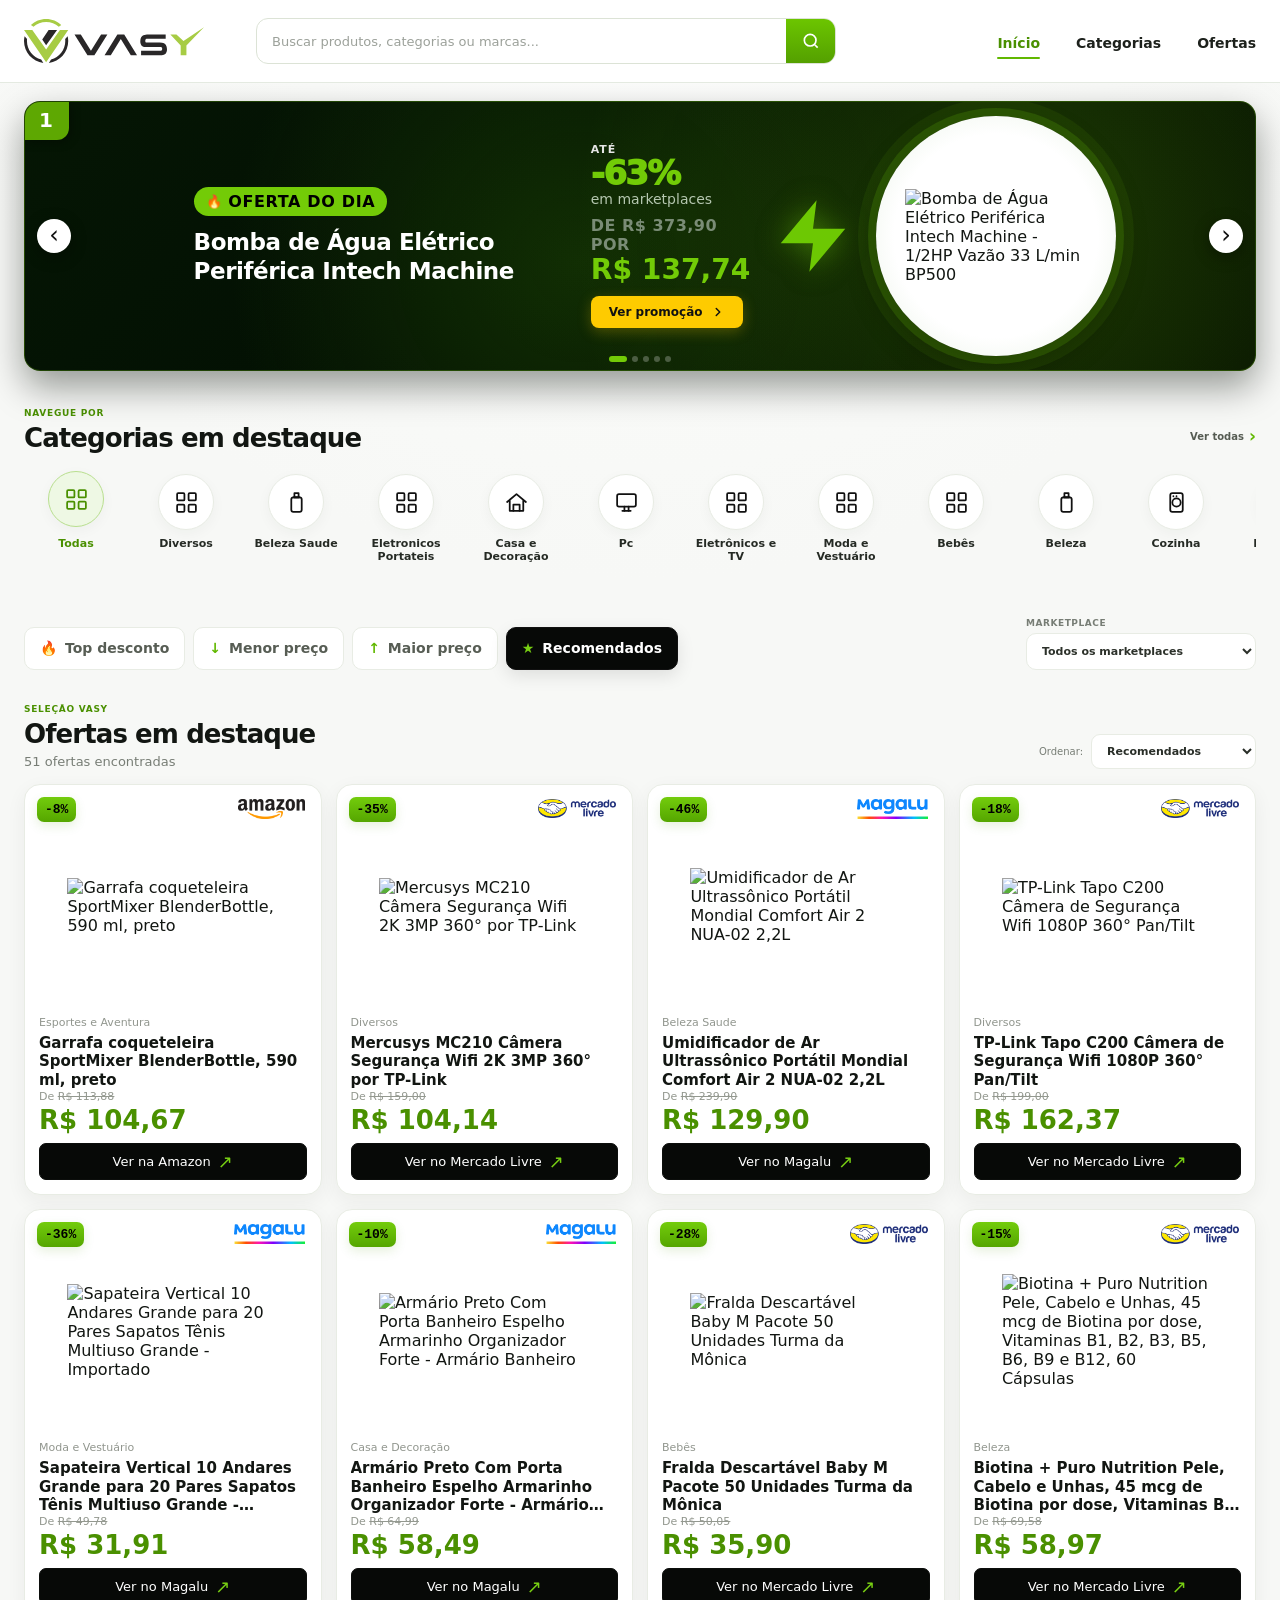
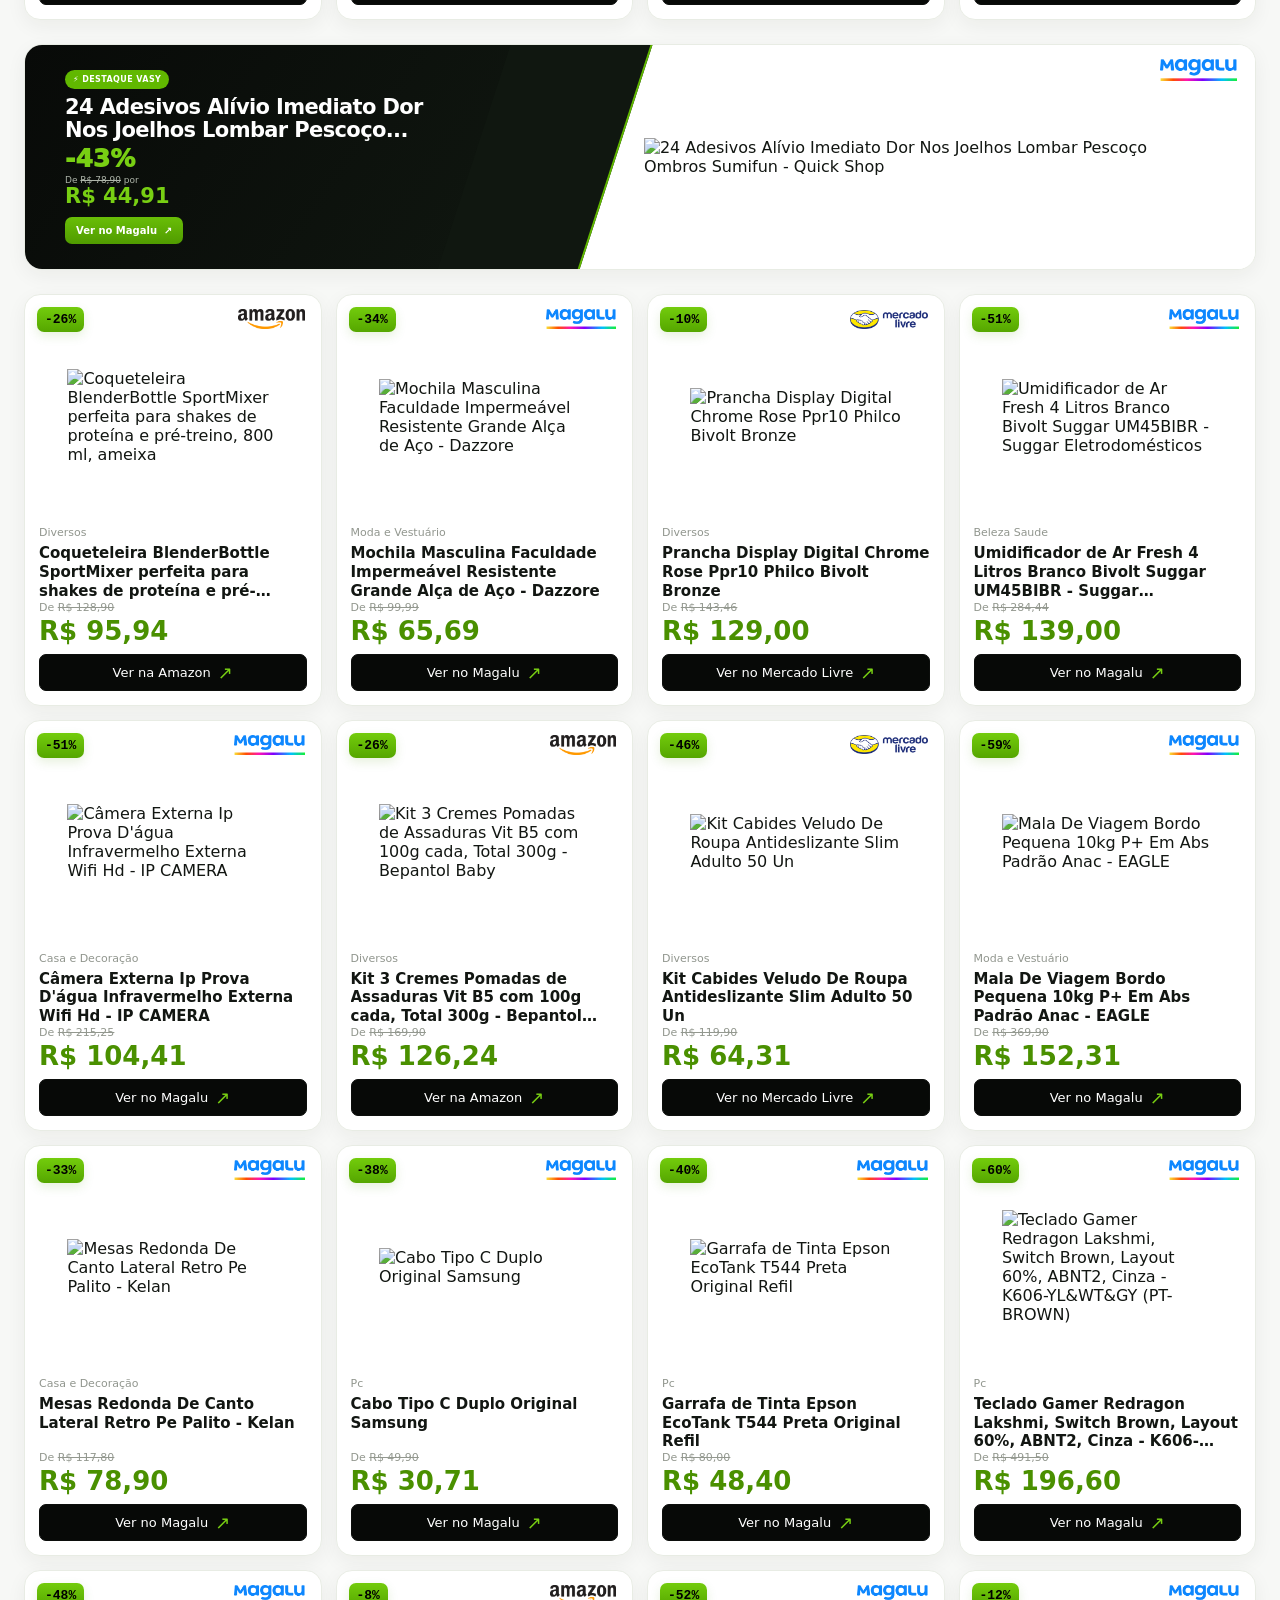
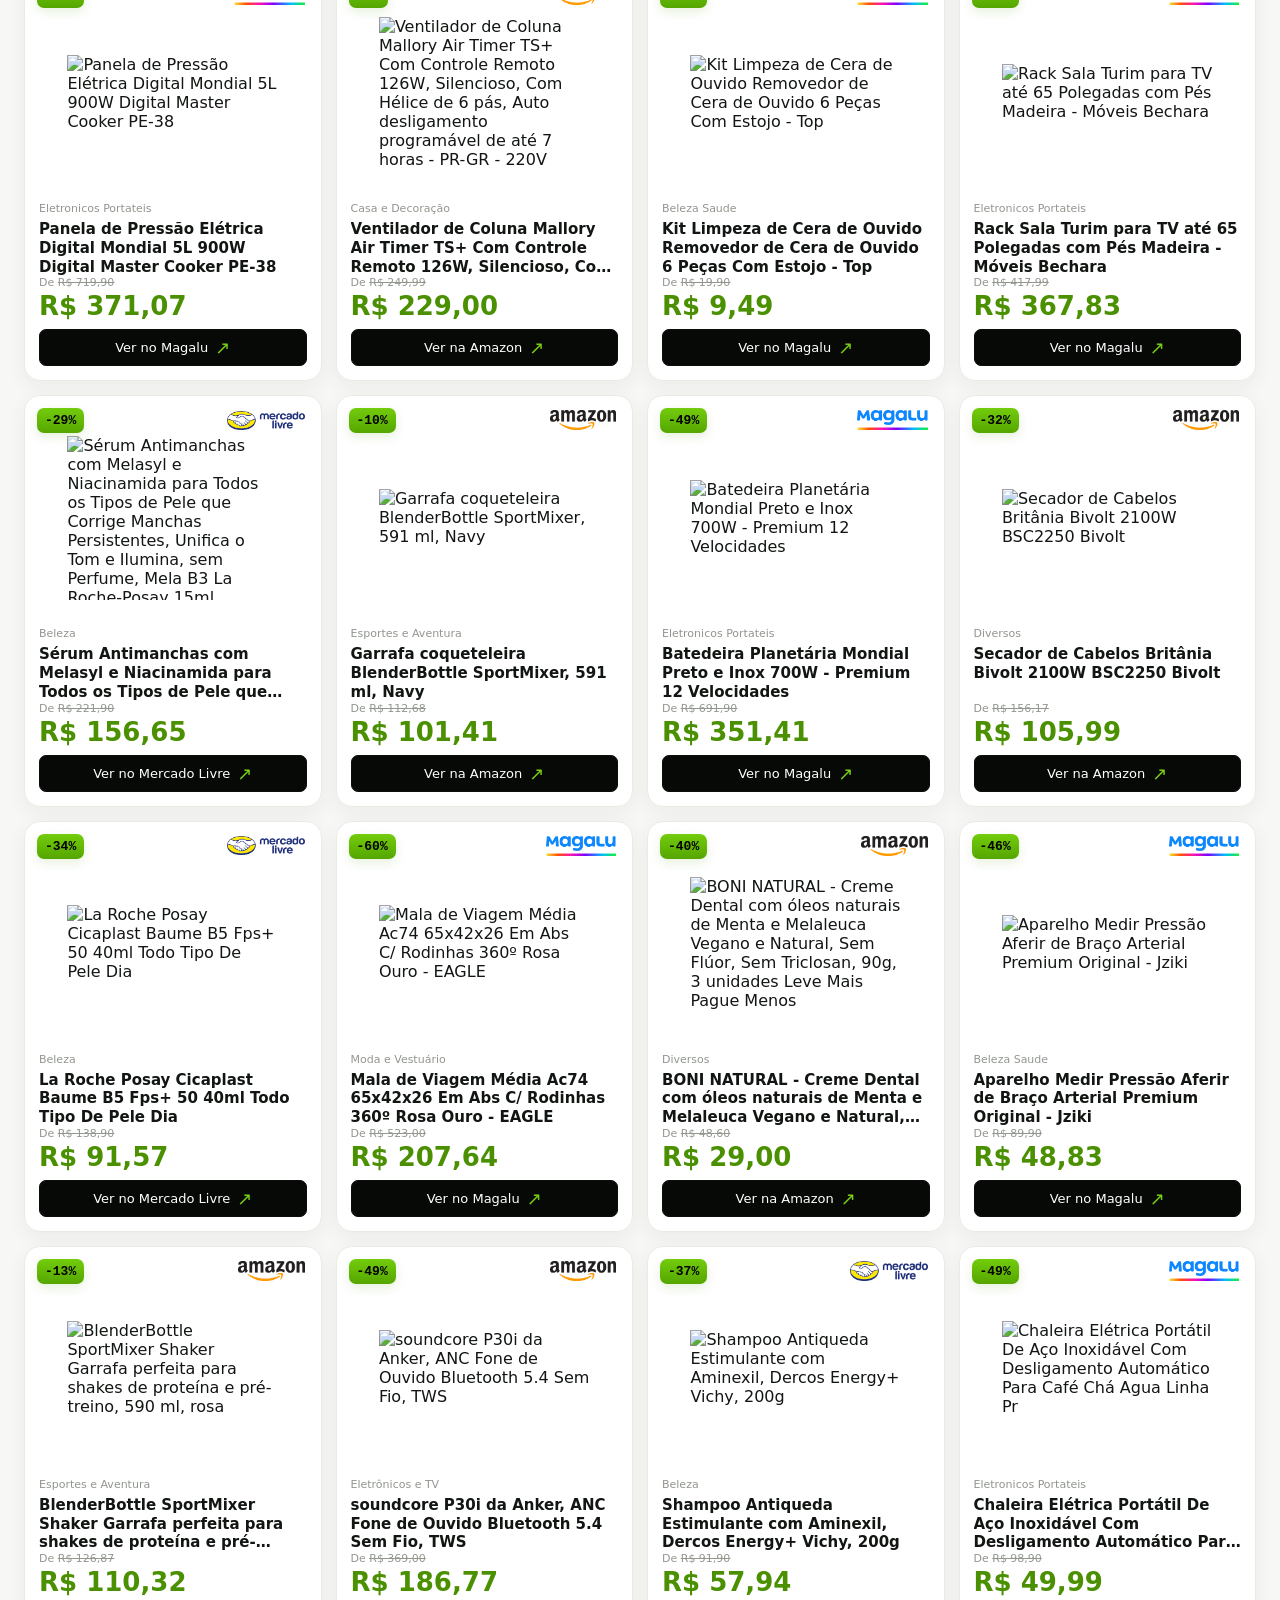
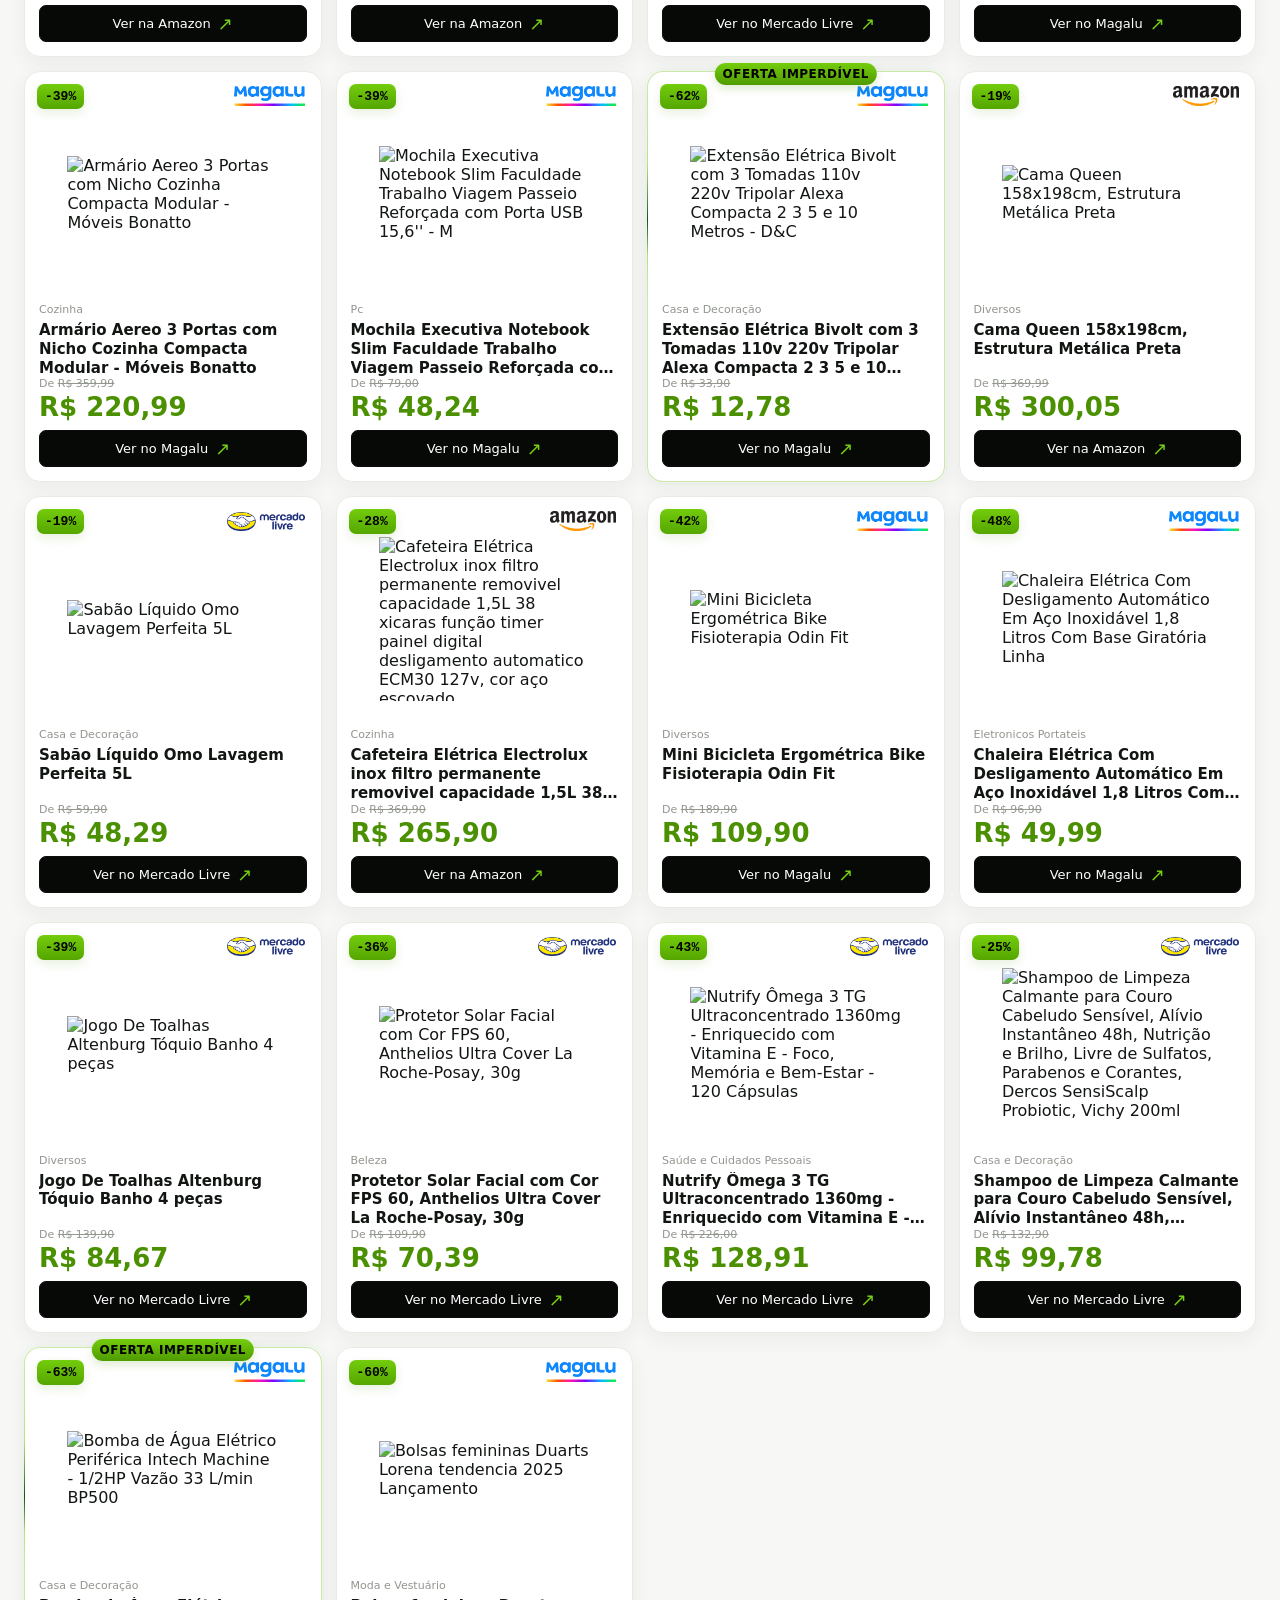
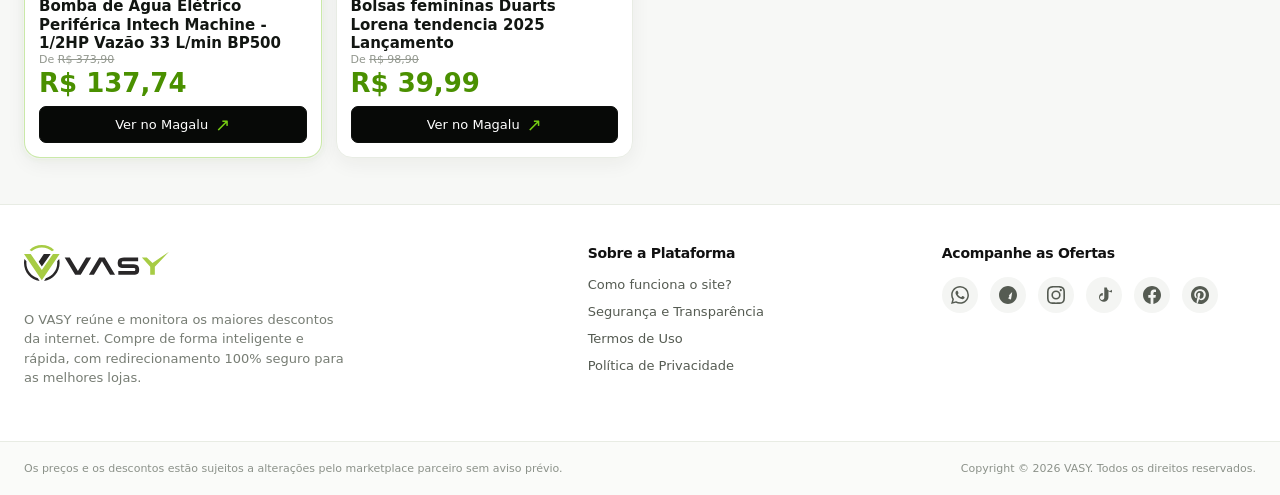
==== commit 28b6aa04: "Robô VASY: Atualizando vitrine de ofertas" ====
--- a/index.html
+++ b/index.html
@@ -226,11 +226,11 @@
             <svg viewBox="0 0 24 24"><path d="M17.472 14.382c-.297-.149-1.758-.867-2.03-.967-.273-.099-.471-.148-.67.15-.197.297-.767.966-.94 1.164-.173.199-.347.223-.644.075-.297-.15-1.255-.463-2.39-1.475-.883-.788-1.48-1.761-1.653-2.059-.173-.297-.018-.458.13-.606.134-.133.298-.347.446-.52.149-.174.198-.298.298-.497.099-.198.05-.371-.025-.52-.075-.149-.669-1.612-.916-2.207-.242-.579-.487-.5-.669-.51-.173-.008-.371-.01-.57-.01-.198 0-.52.074-.792.372-.272.297-1.04 1.016-1.04 2.479 0 1.462 1.065 2.875 1.213 3.074.149.198 2.096 3.2 5.077 4.487.709.306 1.262.489 1.694.625.712.227 1.36.195 1.871.118.571-.085 1.758-.719 2.006-1.413.248-.694.248-1.289.173-1.413-.074-.124-.272-.198-.57-.347m-5.421 7.403h-.004a9.87 9.87 0 01-5.031-1.378l-.361-.214-3.741.982.998-3.648-.235-.374a9.86 9.86 0 01-1.51-5.26c.001-5.45 4.436-9.884 9.888-9.884 2.64 0 5.122 1.03 6.988 2.898a9.825 9.825 0 012.893 6.994c-.003 5.45-4.437 9.884-9.885 9.884m8.413-18.297A11.815 11.815 0 0012.05 0C5.495 0 .16 5.335.157 11.892c0 2.096.547 4.142 1.588 5.945L.057 24l6.305-1.654a11.882 11.882 0 005.683 1.448h.005c6.554 0 11.89-5.335 11.893-11.893a11.821 11.821 0 00-3.48-8.413Z"/></svg>
           </a>
           <!-- Telegram -->
-          <a href="#" aria-label="Telegram" class="social-icon">
+          <a href="https://t.me/vasyofertas" aria-label="Telegram" class="social-icon">
             <svg viewBox="0 0 24 24"><path d="M12 0C5.373 0 0 5.373 0 12s5.373 12 12 12 12-5.373 12-12S18.627 0 12 0zm5.562 8.161c-.18 1.897-.962 6.502-1.36 8.627-.168.9-.499 1.201-.82 1.23-.696.065-1.225-.46-1.9-.905-1.056-.693-1.653-1.124-2.678-1.8-1.185-.78-.417-1.21.258-1.91.177-.184 3.247-2.977 3.307-3.23.007-.032.014-.15-.056-.212s-.174-.041-.249-.024c-.106.024-1.793 1.14-5.061 3.345-.48.33-.913.49-1.302.48-.428-.008-1.252-.241-1.865-.44-.506-.163-.907-.25-1.353-.255-.632-.007-.905.346-.905.346s.013.005.02.013c.068.084.281.334 1.157.652.89.324 2.115.772 3.018 1.1.916.333 1.405.516 1.874.686.636.231 1.233.275 1.761.135.597-.159 1.825-.745 2.083-1.464.258-.72.258-1.336.181-1.464-.077-.128-.283-.205-.595-.36z"/></svg>
           </a>
           <!-- Instagram -->
-          <a href="#" aria-label="Instagram" class="social-icon">
+          <a href="https://www.instagram.com/vasy.ofertas/" aria-label="Instagram" class="social-icon">
             <svg viewBox="0 0 24 24"><path d="M12 2.163c3.204 0 3.584.012 4.85.07 3.252.148 4.771 1.691 4.919 4.919.058 1.265.069 1.645.069 4.849 0 3.205-.012 3.584-.069 4.849-.149 3.225-1.664 4.771-4.919 4.919-1.266.058-1.644.07-4.85.07-3.204 0-3.584-.012-4.849-.07-3.26-.149-4.771-1.699-4.919-4.92-.058-1.265-.07-1.644-.07-4.849 0-3.204.013-3.583.07-4.849.149-3.227 1.664-4.771 4.919-4.919 1.266-.057 1.645-.069 4.849-.069zM12 0C8.741 0 8.333.014 7.053.072 2.695.272.273 2.69.073 7.052.014 8.333 0 8.741 0 12c0 3.259.014 3.668.072 4.948.2 4.358 2.618 6.78 6.98 6.98C8.333 23.986 8.741 24 12 24c3.259 0 3.668-.014 4.948-.072 4.354-.2 6.782-2.618 6.979-6.98.059-1.28.073-1.689.073-4.948 0-3.259-.014-3.667-.072-4.947-.196-4.354-2.617-6.78-6.979-6.98C15.668.014 15.259 0 12 0zm0 5.838a6.162 6.162 0 100 12.324 6.162 6.162 0 000-12.324zM12 16a4 4 0 110-8 4 4 0 010 8zm6.406-11.845a1.44 1.44 0 100 2.881 1.44 1.44 0 000-2.881z"/></svg>
           </a>
           <!-- TikTok -->
@@ -238,7 +238,7 @@
             <svg viewBox="0 0 24 24"><path d="M19.59 6.69a4.83 4.83 0 01-3.77-4.25V2h-3.45v13.67a2.89 2.89 0 01-5.2 1.74 2.89 2.89 0 012.31-4.64 2.93 2.93 0 01.88.13V9.4a6.84 6.84 0 00-1-.05A6.28 6.28 0 005.4 15.6a6.28 6.28 0 0012.56-1.57v-6.9a8.16 8.16 0 004.63 1.44V5.12a4.78 4.78 0 01-2.99 1.57z"/></svg>
           </a>
           <!-- Facebook -->
-          <a href="#" aria-label="Facebook" class="social-icon">
+          <a href="https://www.facebook.com/vasyofertas/" aria-label="Facebook" class="social-icon">
             <svg viewBox="0 0 24 24"><path d="M24 12.073c0-6.627-5.373-12-12-12s-12 5.373-12 12c0 5.99 4.388 10.954 10.125 11.854v-8.385H7.078v-3.469h3.047V9.43c0-3.007 1.792-4.669 4.533-4.669 1.312 0 2.686.235 2.686.235v2.953H15.83c-1.491 0-1.956.925-1.956 1.874v2.25h3.328l-.532 3.469h-2.796v8.385C19.612 23.027 24 18.062 24 12.073z"/></svg>
           </a>
           <!-- Pinterest -->
--- a/css/style.css
+++ b/css/style.css
@@ -288,7 +288,7 @@
 
 .hero-discount-block strong {
   color: #72cb07;
-  font-size: clamp(38px, 3.4vw, 43px);
+  font-size: clamp(33px, 3.4vw, 34px);
   line-height: .95;
   font-weight: 950;
   letter-spacing: -0.05em;
@@ -308,7 +308,7 @@
 .hero-old-price {
   margin: 0;
   color: #7a8c76;
-  font-size: 13px;
+  font-size: 16px;
   font-weight: 700;
   letter-spacing: 0.03em;
   text-transform: uppercase;
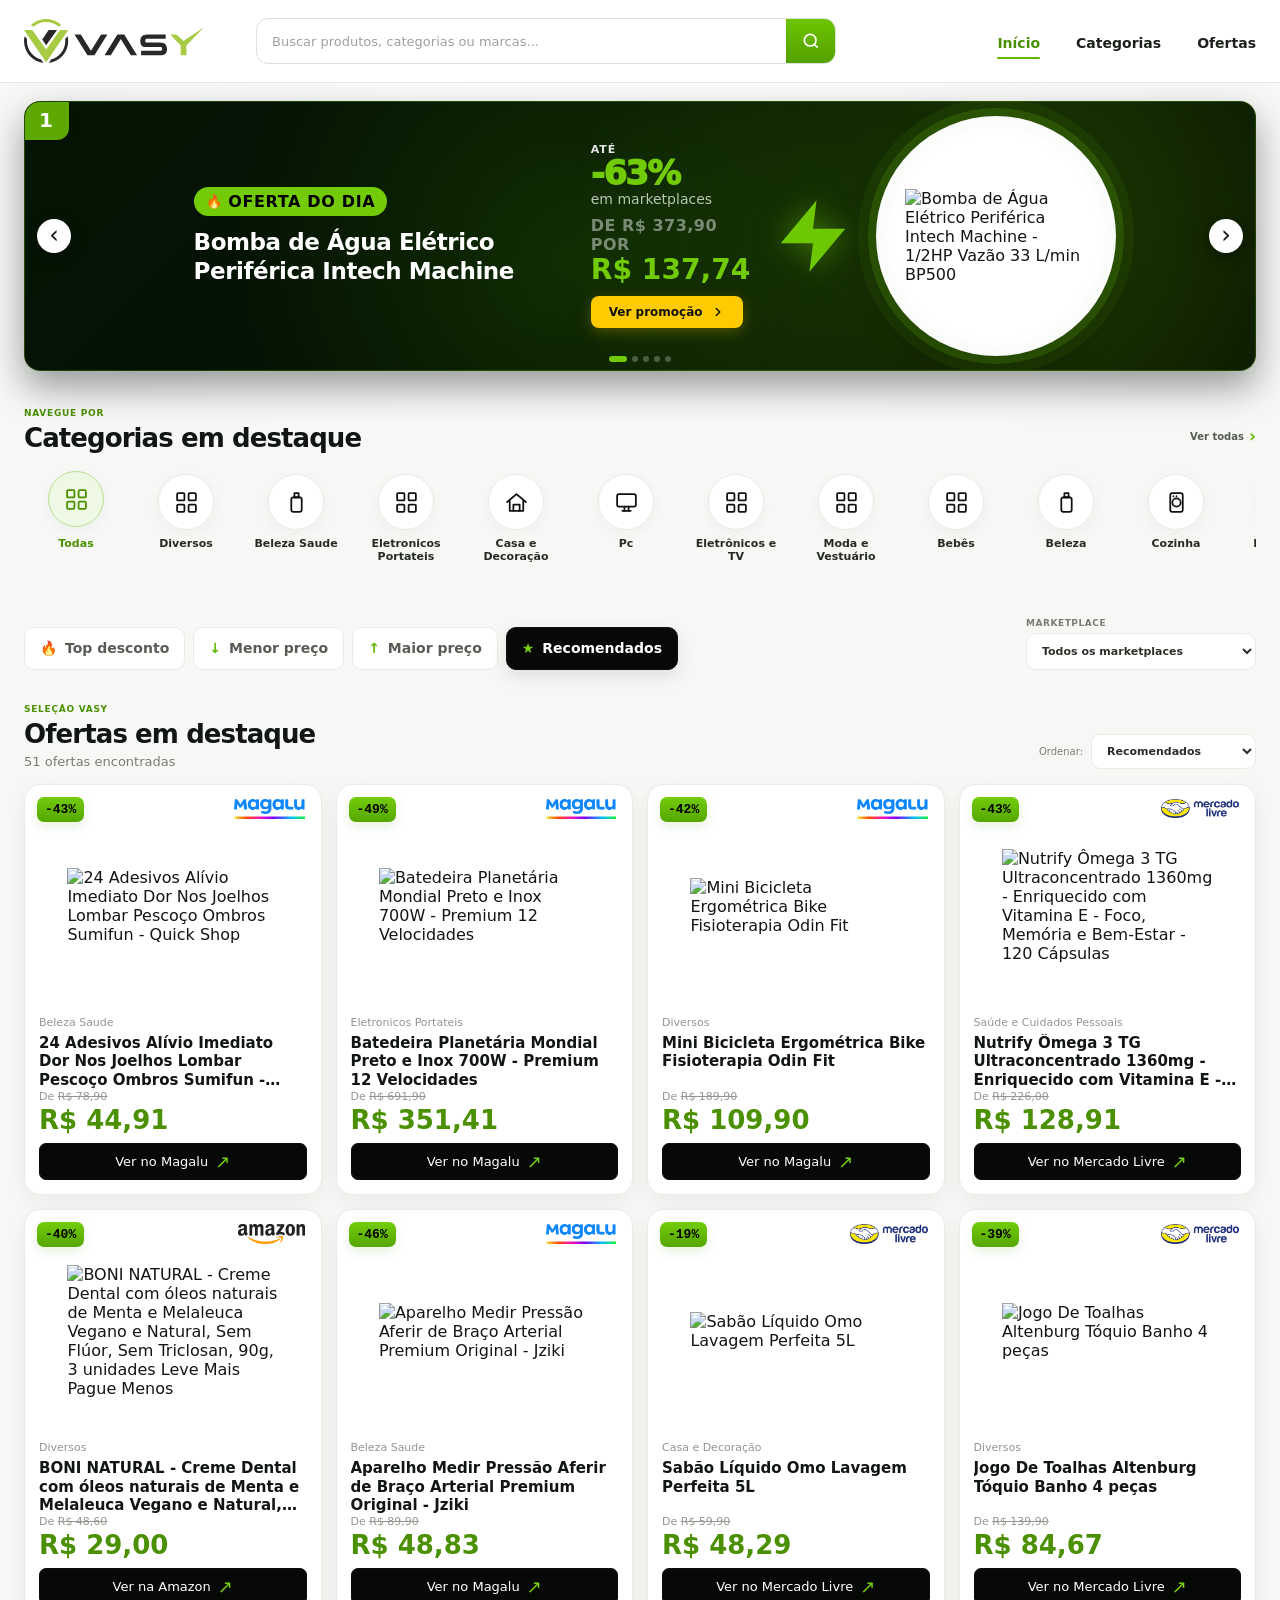
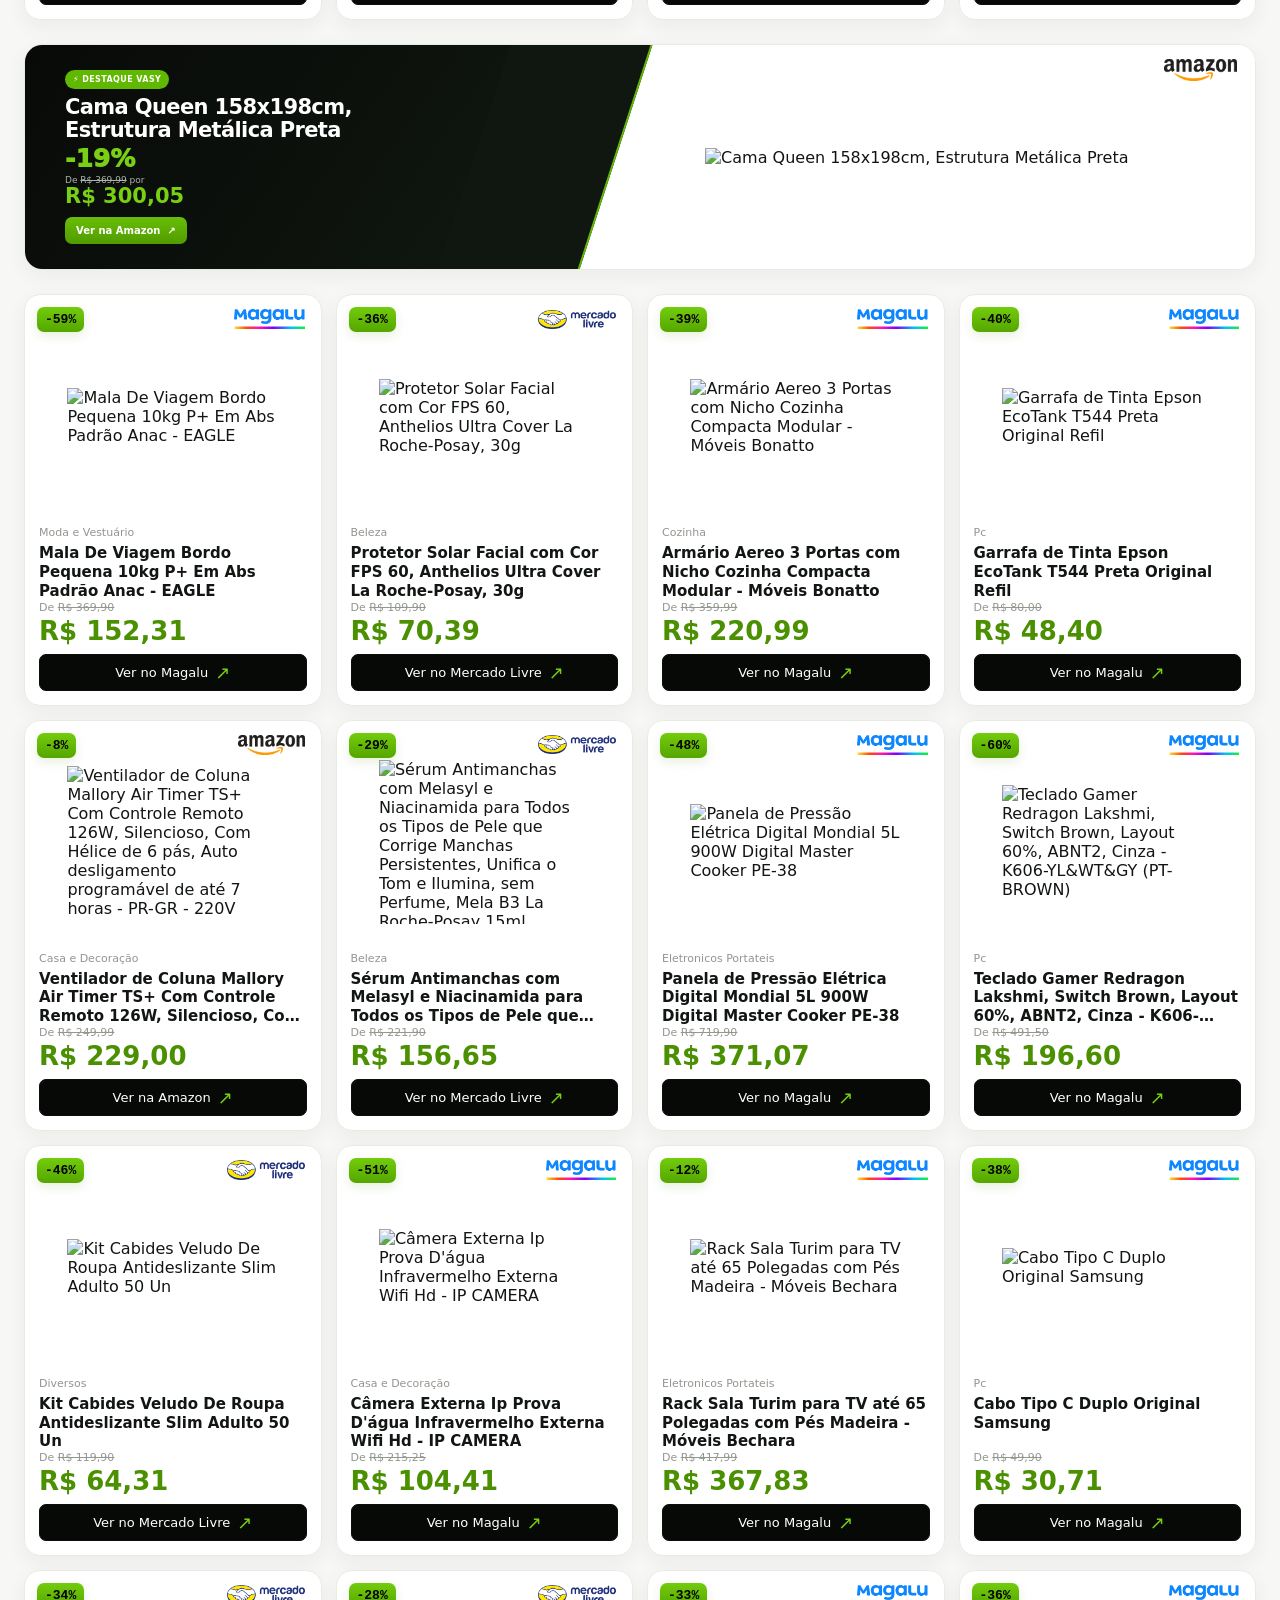
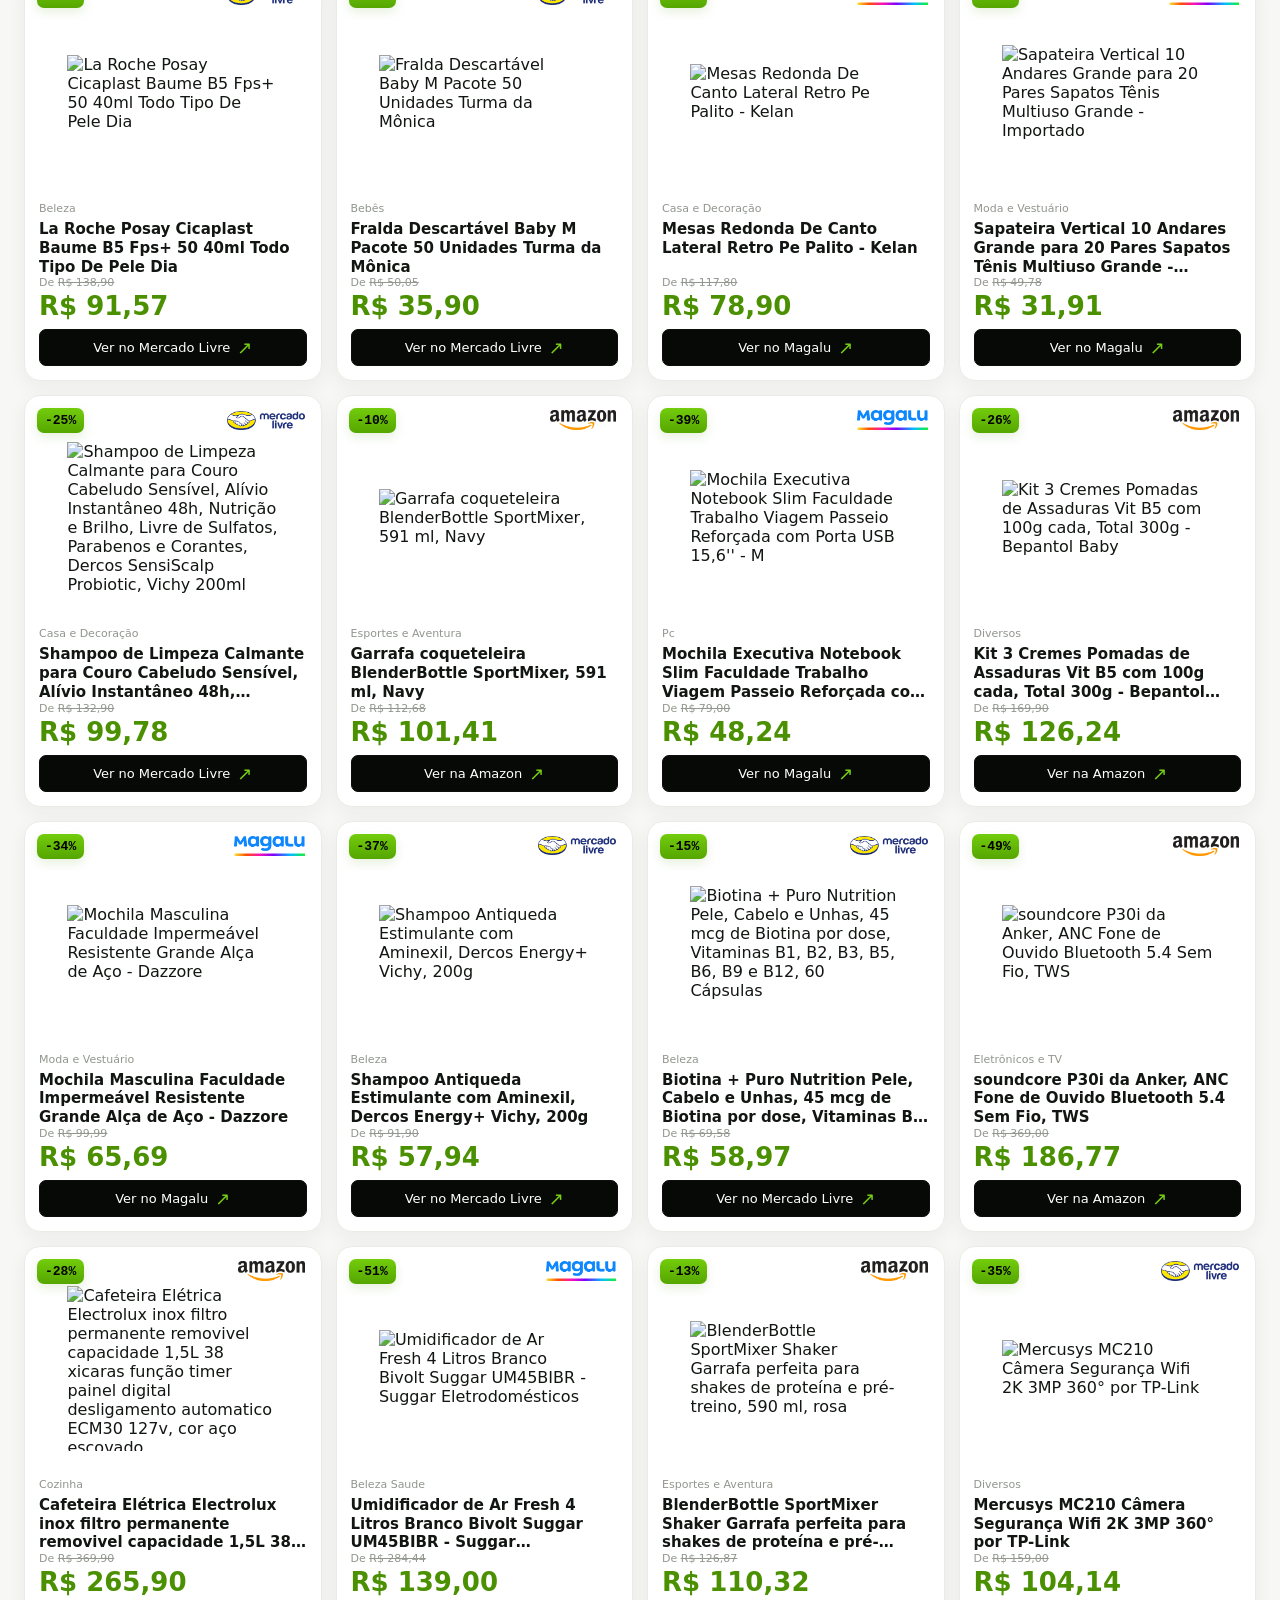
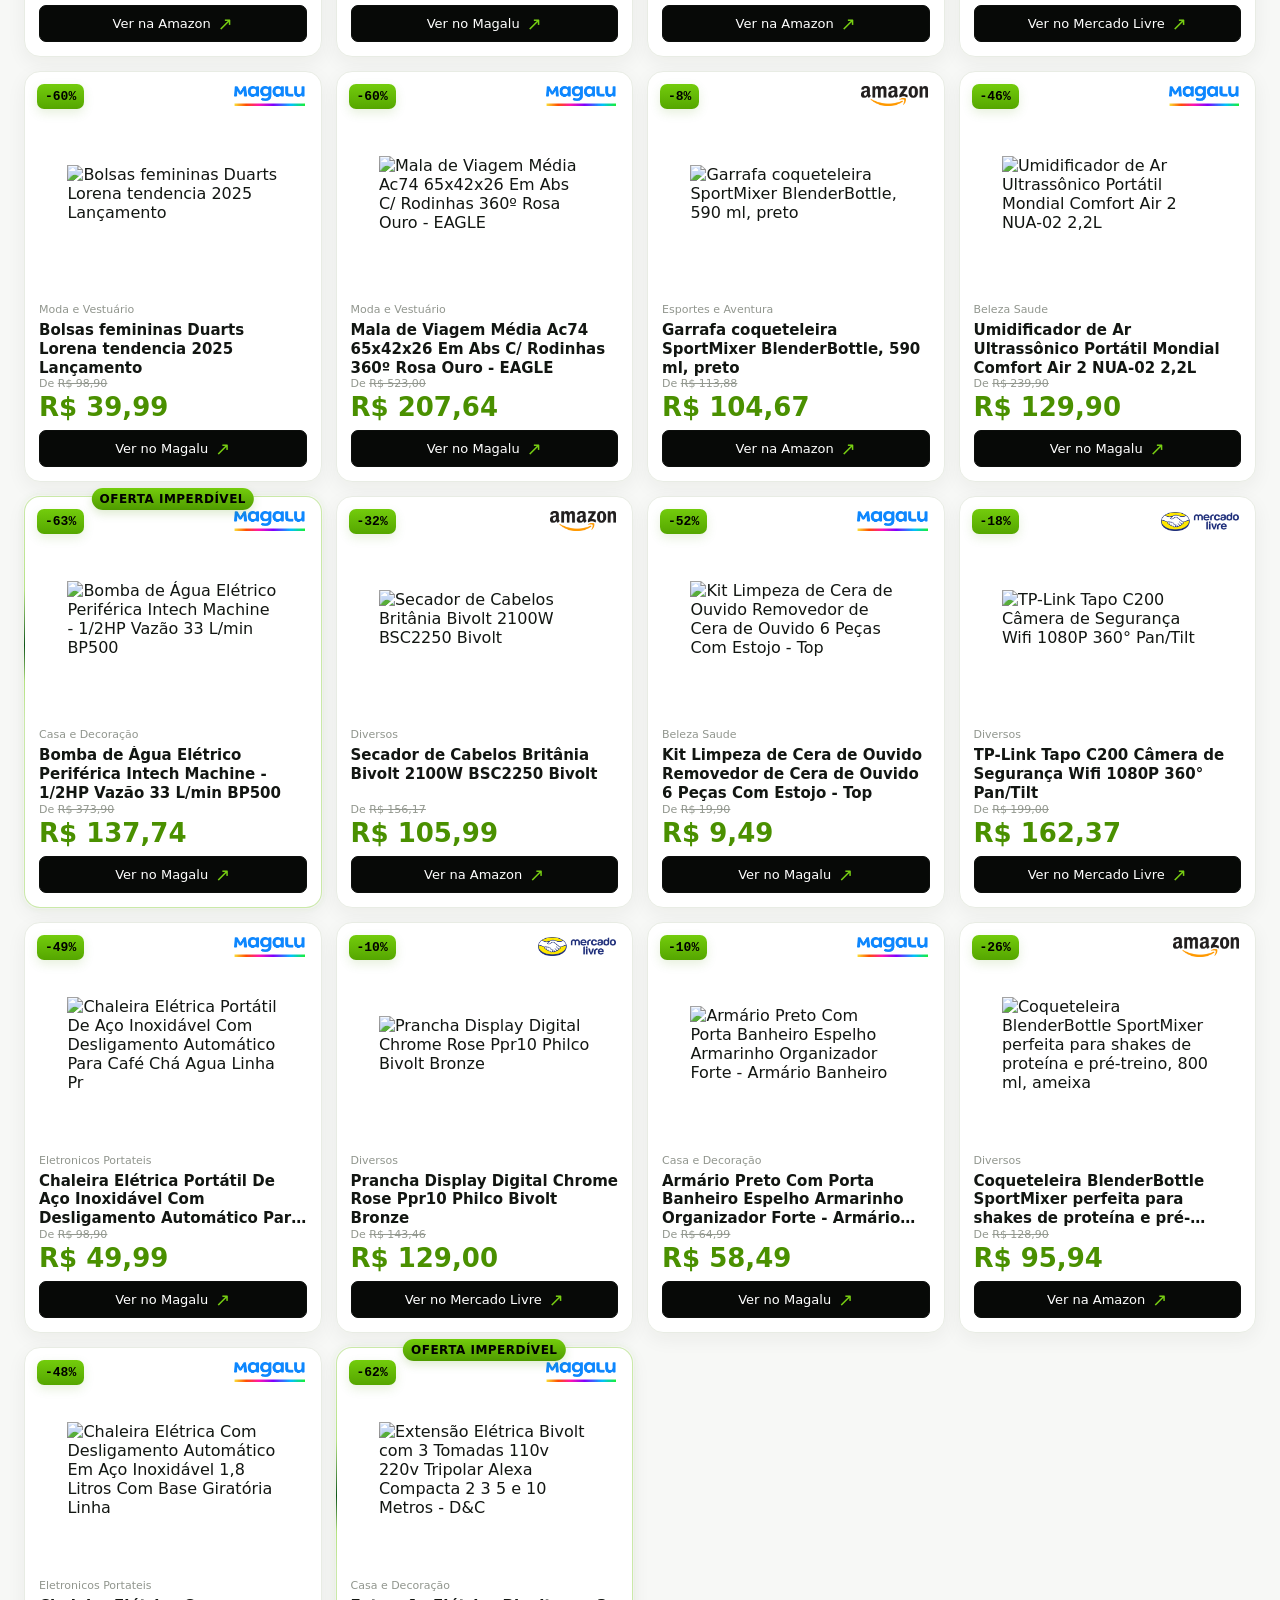
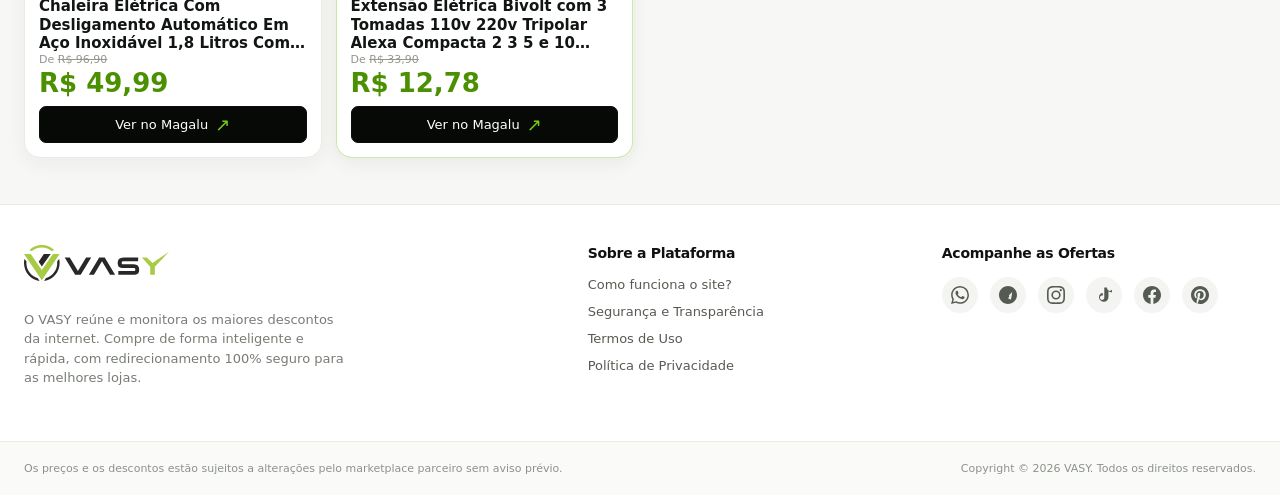
==== commit 9f3ce890: "Atualizando o site VASY" ====
--- a/index.html
+++ b/index.html
@@ -222,27 +222,27 @@
         <h4>Acompanhe as Ofertas</h4>
         <div class="social-icons">
           <!-- WhatsApp -->
-          <a href="#" aria-label="WhatsApp (Grupo VIP)" class="social-icon">
+          <a href="#" aria-label="WhatsApp (Grupo VIP)" class="social-icon" target="_blank" rel="noopener noreferrer">
             <svg viewBox="0 0 24 24"><path d="M17.472 14.382c-.297-.149-1.758-.867-2.03-.967-.273-.099-.471-.148-.67.15-.197.297-.767.966-.94 1.164-.173.199-.347.223-.644.075-.297-.15-1.255-.463-2.39-1.475-.883-.788-1.48-1.761-1.653-2.059-.173-.297-.018-.458.13-.606.134-.133.298-.347.446-.52.149-.174.198-.298.298-.497.099-.198.05-.371-.025-.52-.075-.149-.669-1.612-.916-2.207-.242-.579-.487-.5-.669-.51-.173-.008-.371-.01-.57-.01-.198 0-.52.074-.792.372-.272.297-1.04 1.016-1.04 2.479 0 1.462 1.065 2.875 1.213 3.074.149.198 2.096 3.2 5.077 4.487.709.306 1.262.489 1.694.625.712.227 1.36.195 1.871.118.571-.085 1.758-.719 2.006-1.413.248-.694.248-1.289.173-1.413-.074-.124-.272-.198-.57-.347m-5.421 7.403h-.004a9.87 9.87 0 01-5.031-1.378l-.361-.214-3.741.982.998-3.648-.235-.374a9.86 9.86 0 01-1.51-5.26c.001-5.45 4.436-9.884 9.888-9.884 2.64 0 5.122 1.03 6.988 2.898a9.825 9.825 0 012.893 6.994c-.003 5.45-4.437 9.884-9.885 9.884m8.413-18.297A11.815 11.815 0 0012.05 0C5.495 0 .16 5.335.157 11.892c0 2.096.547 4.142 1.588 5.945L.057 24l6.305-1.654a11.882 11.882 0 005.683 1.448h.005c6.554 0 11.89-5.335 11.893-11.893a11.821 11.821 0 00-3.48-8.413Z"/></svg>
           </a>
           <!-- Telegram -->
-          <a href="https://t.me/vasyofertas" aria-label="Telegram" class="social-icon">
+          <a href="https://t.me/vasyofertas" aria-label="Telegram" class="social-icon" target="_blank" rel="noopener noreferrer">
             <svg viewBox="0 0 24 24"><path d="M12 0C5.373 0 0 5.373 0 12s5.373 12 12 12 12-5.373 12-12S18.627 0 12 0zm5.562 8.161c-.18 1.897-.962 6.502-1.36 8.627-.168.9-.499 1.201-.82 1.23-.696.065-1.225-.46-1.9-.905-1.056-.693-1.653-1.124-2.678-1.8-1.185-.78-.417-1.21.258-1.91.177-.184 3.247-2.977 3.307-3.23.007-.032.014-.15-.056-.212s-.174-.041-.249-.024c-.106.024-1.793 1.14-5.061 3.345-.48.33-.913.49-1.302.48-.428-.008-1.252-.241-1.865-.44-.506-.163-.907-.25-1.353-.255-.632-.007-.905.346-.905.346s.013.005.02.013c.068.084.281.334 1.157.652.89.324 2.115.772 3.018 1.1.916.333 1.405.516 1.874.686.636.231 1.233.275 1.761.135.597-.159 1.825-.745 2.083-1.464.258-.72.258-1.336.181-1.464-.077-.128-.283-.205-.595-.36z"/></svg>
           </a>
           <!-- Instagram -->
-          <a href="https://www.instagram.com/vasy.ofertas/" aria-label="Instagram" class="social-icon">
+          <a href="https://www.instagram.com/vasy.ofertas/" aria-label="Instagram" class="social-icon" target="_blank" rel="noopener noreferrer">
             <svg viewBox="0 0 24 24"><path d="M12 2.163c3.204 0 3.584.012 4.85.07 3.252.148 4.771 1.691 4.919 4.919.058 1.265.069 1.645.069 4.849 0 3.205-.012 3.584-.069 4.849-.149 3.225-1.664 4.771-4.919 4.919-1.266.058-1.644.07-4.85.07-3.204 0-3.584-.012-4.849-.07-3.26-.149-4.771-1.699-4.919-4.92-.058-1.265-.07-1.644-.07-4.849 0-3.204.013-3.583.07-4.849.149-3.227 1.664-4.771 4.919-4.919 1.266-.057 1.645-.069 4.849-.069zM12 0C8.741 0 8.333.014 7.053.072 2.695.272.273 2.69.073 7.052.014 8.333 0 8.741 0 12c0 3.259.014 3.668.072 4.948.2 4.358 2.618 6.78 6.98 6.98C8.333 23.986 8.741 24 12 24c3.259 0 3.668-.014 4.948-.072 4.354-.2 6.782-2.618 6.979-6.98.059-1.28.073-1.689.073-4.948 0-3.259-.014-3.667-.072-4.947-.196-4.354-2.617-6.78-6.979-6.98C15.668.014 15.259 0 12 0zm0 5.838a6.162 6.162 0 100 12.324 6.162 6.162 0 000-12.324zM12 16a4 4 0 110-8 4 4 0 010 8zm6.406-11.845a1.44 1.44 0 100 2.881 1.44 1.44 0 000-2.881z"/></svg>
           </a>
           <!-- TikTok -->
-          <a href="#" aria-label="TikTok" class="social-icon">
+          <a href="#" aria-label="TikTok" class="social-icon" target="_blank" rel="noopener noreferrer">
             <svg viewBox="0 0 24 24"><path d="M19.59 6.69a4.83 4.83 0 01-3.77-4.25V2h-3.45v13.67a2.89 2.89 0 01-5.2 1.74 2.89 2.89 0 012.31-4.64 2.93 2.93 0 01.88.13V9.4a6.84 6.84 0 00-1-.05A6.28 6.28 0 005.4 15.6a6.28 6.28 0 0012.56-1.57v-6.9a8.16 8.16 0 004.63 1.44V5.12a4.78 4.78 0 01-2.99 1.57z"/></svg>
           </a>
           <!-- Facebook -->
-          <a href="https://www.facebook.com/vasyofertas/" aria-label="Facebook" class="social-icon">
+          <a href="https://www.facebook.com/vasyofertas/" aria-label="Facebook" class="social-icon" target="_blank" rel="noopener noreferrer">
             <svg viewBox="0 0 24 24"><path d="M24 12.073c0-6.627-5.373-12-12-12s-12 5.373-12 12c0 5.99 4.388 10.954 10.125 11.854v-8.385H7.078v-3.469h3.047V9.43c0-3.007 1.792-4.669 4.533-4.669 1.312 0 2.686.235 2.686.235v2.953H15.83c-1.491 0-1.956.925-1.956 1.874v2.25h3.328l-.532 3.469h-2.796v8.385C19.612 23.027 24 18.062 24 12.073z"/></svg>
           </a>
           <!-- Pinterest -->
-          <a href="#" aria-label="Pinterest" class="social-icon">
+          <a href="#" aria-label="Pinterest" class="social-icon" target="_blank" rel="noopener noreferrer">
             <svg viewBox="0 0 24 24"><path d="M12.017 0C5.396 0 .029 5.367.029 11.987c0 5.079 3.158 9.417 7.618 11.162-.105-.949-.199-2.403.041-3.439.219-.937 1.406-5.957 1.406-5.957s-.359-.72-.359-1.781c0-1.663.967-2.911 2.168-2.911 1.024 0 1.518.769 1.518 1.688 0 1.029-.653 2.567-.992 3.992-.285 1.193.6 2.165 1.775 2.165 2.128 0 3.768-2.245 3.768-5.487 0-2.861-2.063-4.869-5.008-4.869-3.41 0-5.409 2.562-5.409 5.199 0 1.033.394 2.143.889 2.741.099.12.112.225.085.345-.09.375-.293 1.199-.334 1.363-.053.225-.172.271-.401.165-1.495-.69-2.433-2.878-2.433-4.646 0-3.776 2.748-7.252 7.951-7.252 4.168 0 7.392 2.967 7.392 6.923 0 4.135-2.607 7.462-6.233 7.462-1.214 0-2.354-.629-2.758-1.379l-.749 2.848c-.269 1.045-1.004 2.352-1.498 3.146 1.123.345 2.306.535 3.55.535 6.607 0 11.985-5.365 11.985-11.987C23.97 5.366 18.625.002 12.017 0z"/></svg>
           </a>
         </div>
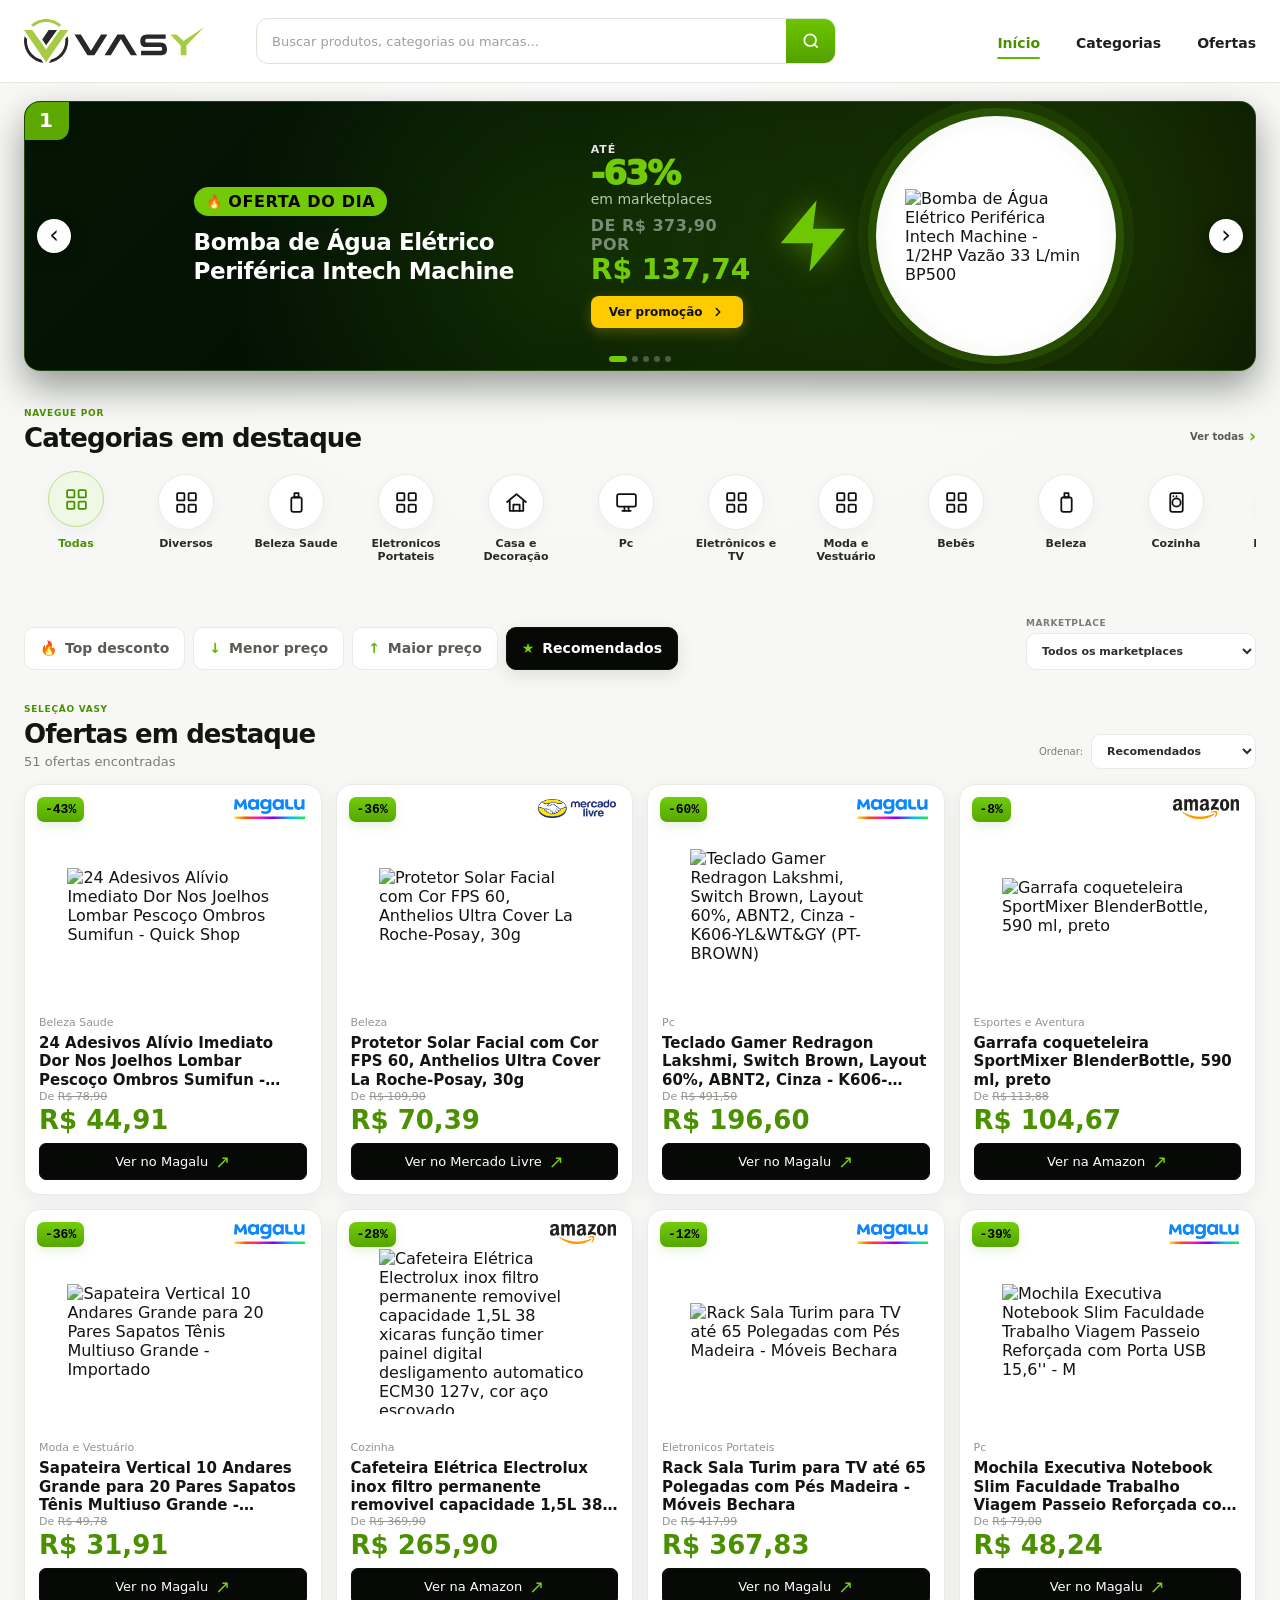
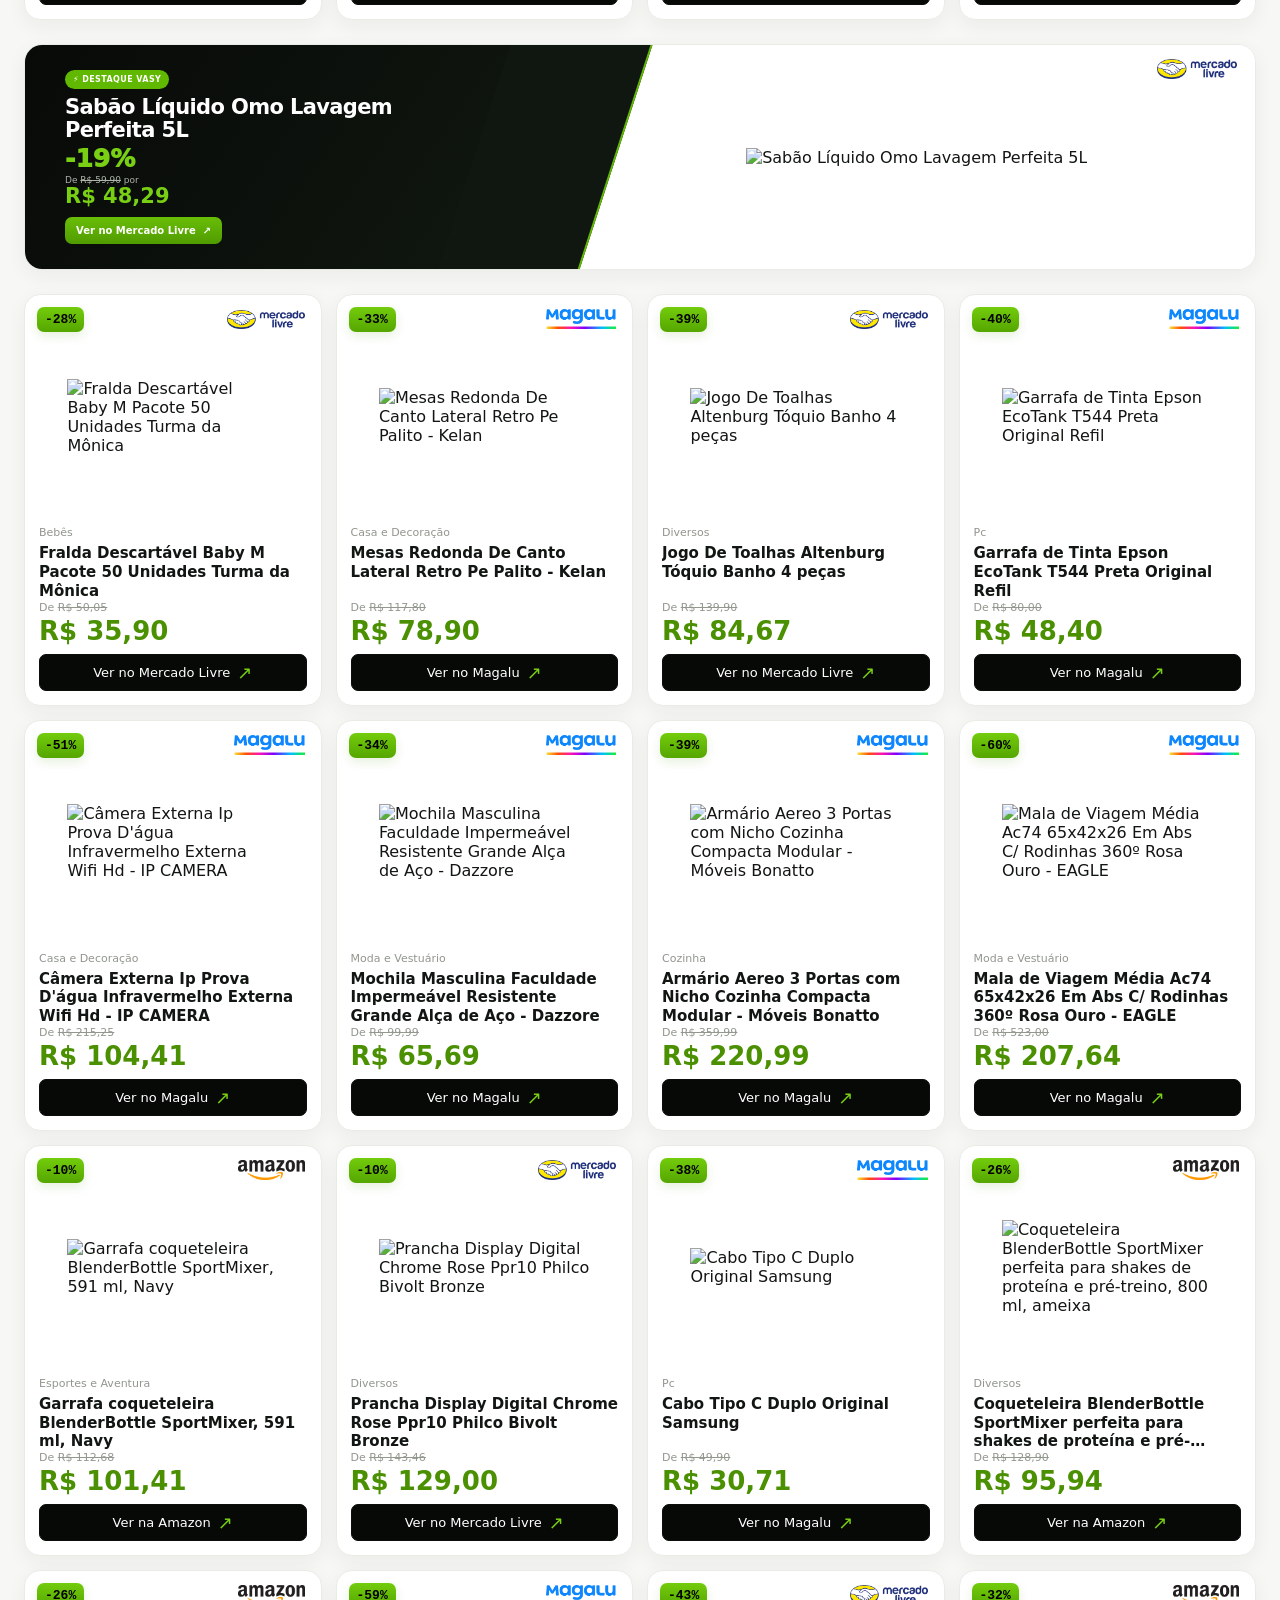
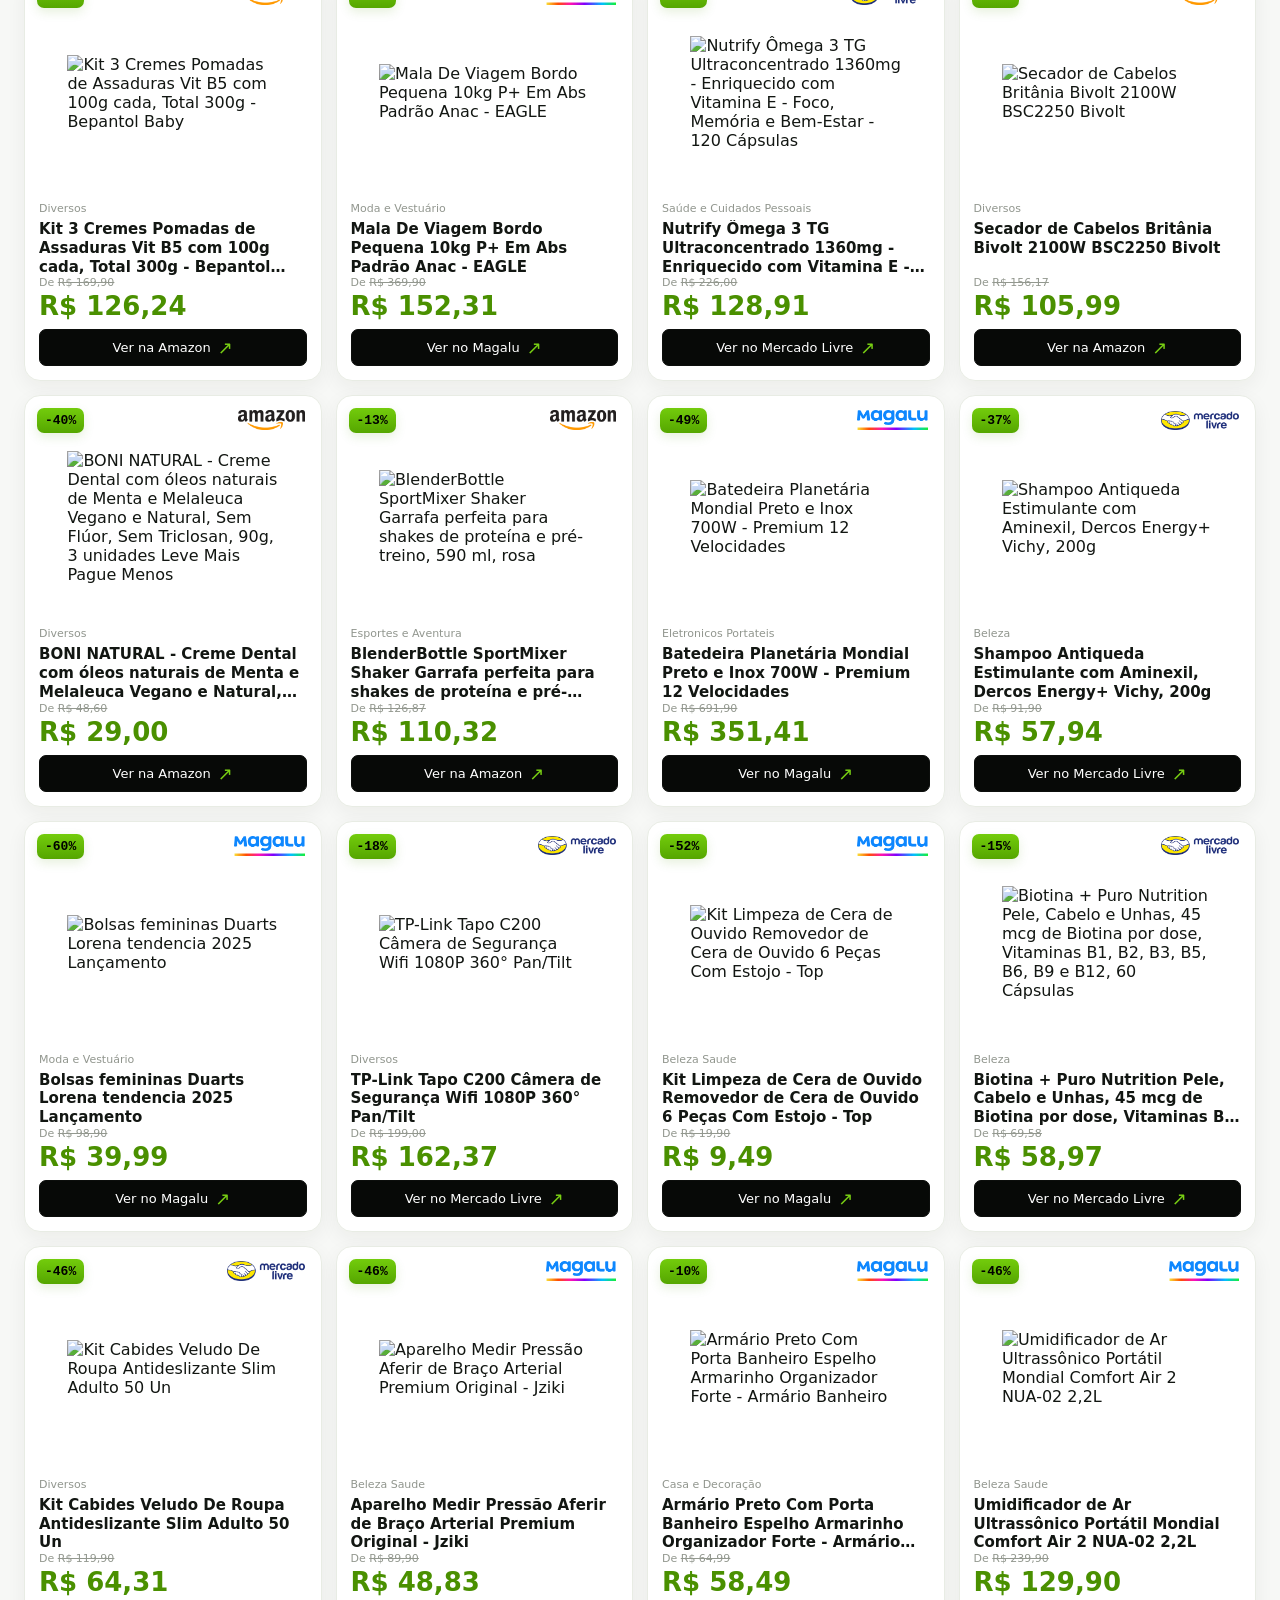
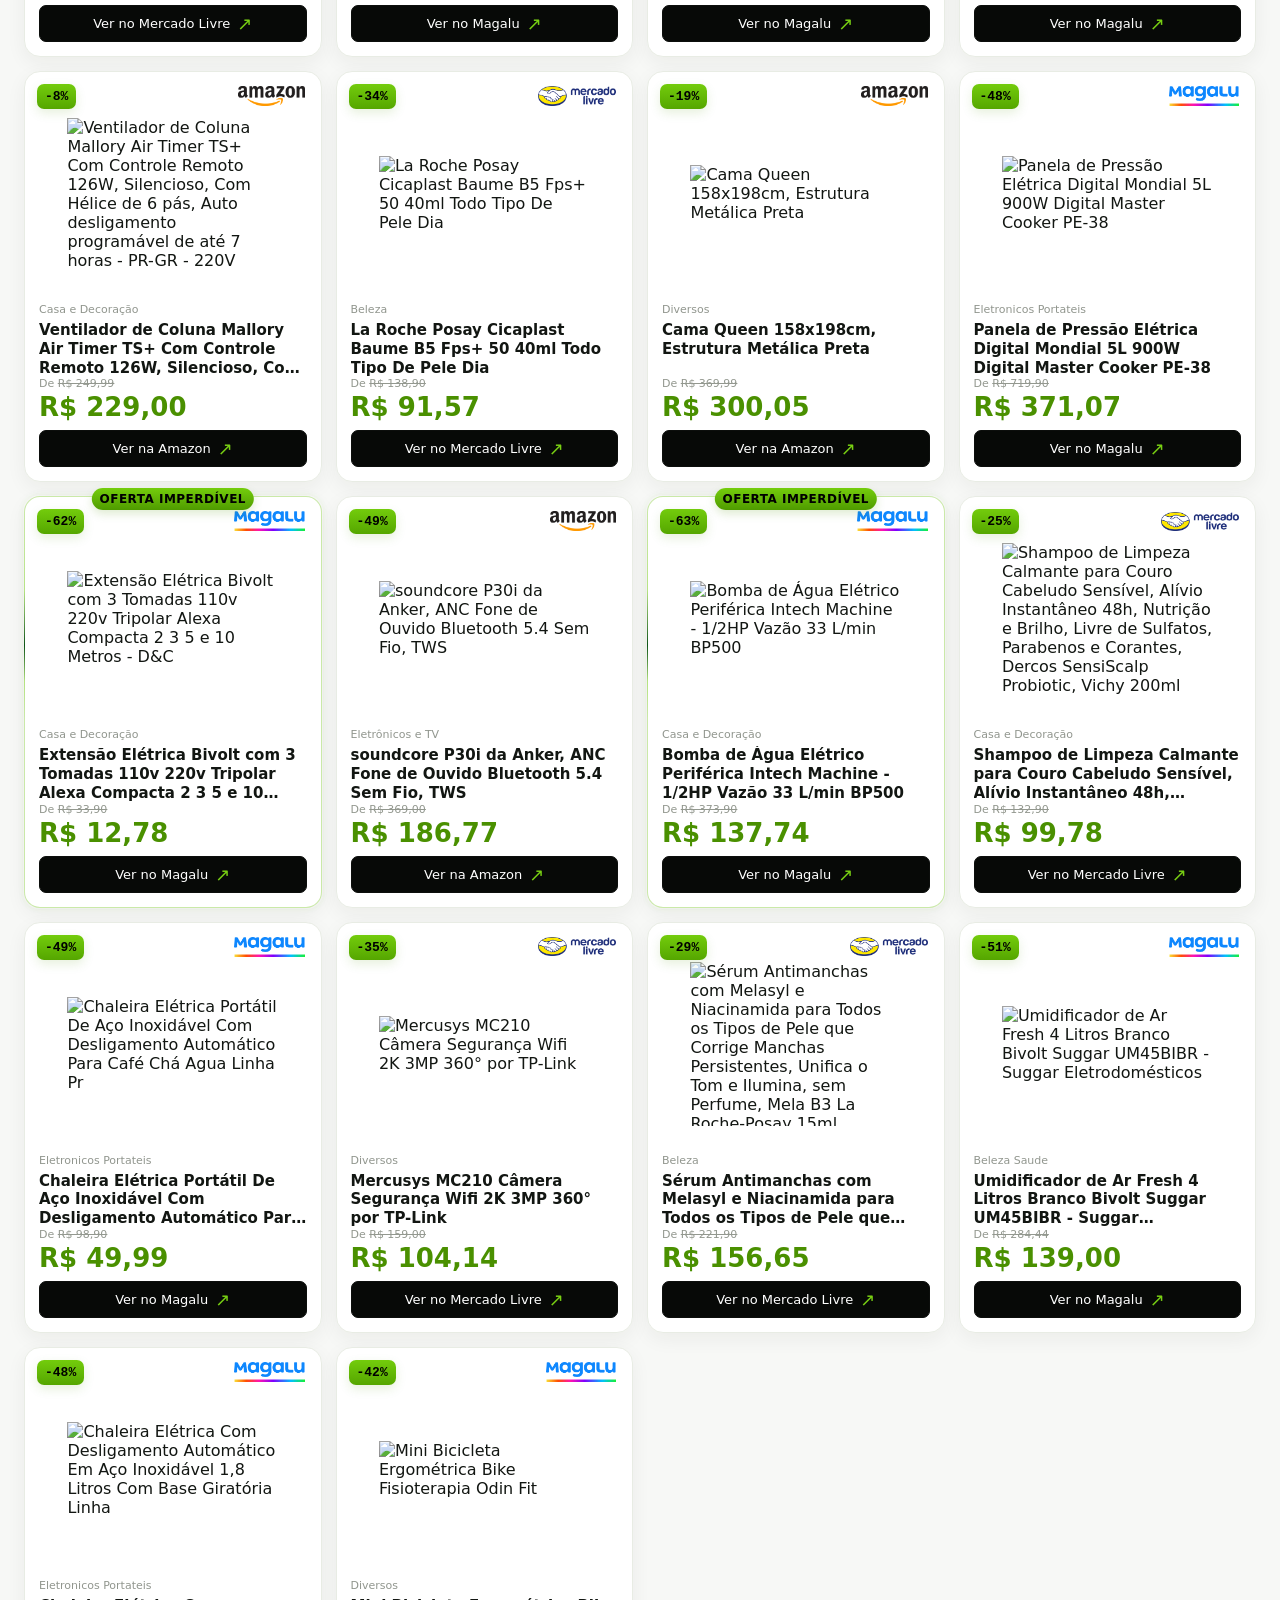
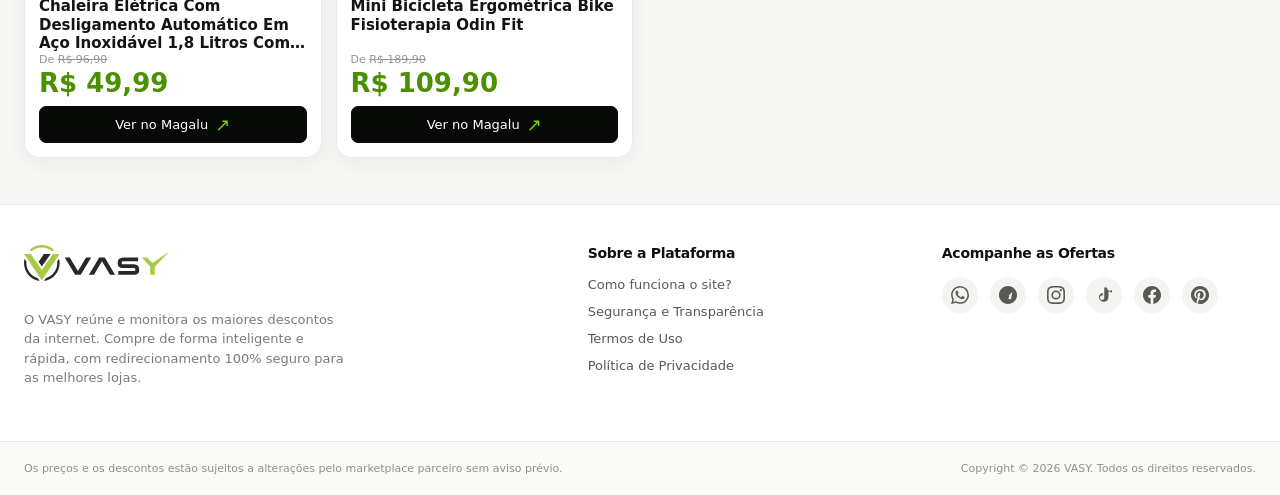
==== commit bde26eec: "Atualizando o site VASY" ====
--- a/index.html
+++ b/index.html
@@ -238,7 +238,7 @@
             <svg viewBox="0 0 24 24"><path d="M19.59 6.69a4.83 4.83 0 01-3.77-4.25V2h-3.45v13.67a2.89 2.89 0 01-5.2 1.74 2.89 2.89 0 012.31-4.64 2.93 2.93 0 01.88.13V9.4a6.84 6.84 0 00-1-.05A6.28 6.28 0 005.4 15.6a6.28 6.28 0 0012.56-1.57v-6.9a8.16 8.16 0 004.63 1.44V5.12a4.78 4.78 0 01-2.99 1.57z"/></svg>
           </a>
           <!-- Facebook -->
-          <a href="https://www.facebook.com/vasyofertas/" aria-label="Facebook" class="social-icon" target="_blank" rel="noopener noreferrer">
+          <a href="https://www.facebook.com/profile.php?id=61593748479132" aria-label="Facebook" class="social-icon" target="_blank" rel="noopener noreferrer">
             <svg viewBox="0 0 24 24"><path d="M24 12.073c0-6.627-5.373-12-12-12s-12 5.373-12 12c0 5.99 4.388 10.954 10.125 11.854v-8.385H7.078v-3.469h3.047V9.43c0-3.007 1.792-4.669 4.533-4.669 1.312 0 2.686.235 2.686.235v2.953H15.83c-1.491 0-1.956.925-1.956 1.874v2.25h3.328l-.532 3.469h-2.796v8.385C19.612 23.027 24 18.062 24 12.073z"/></svg>
           </a>
           <!-- Pinterest -->
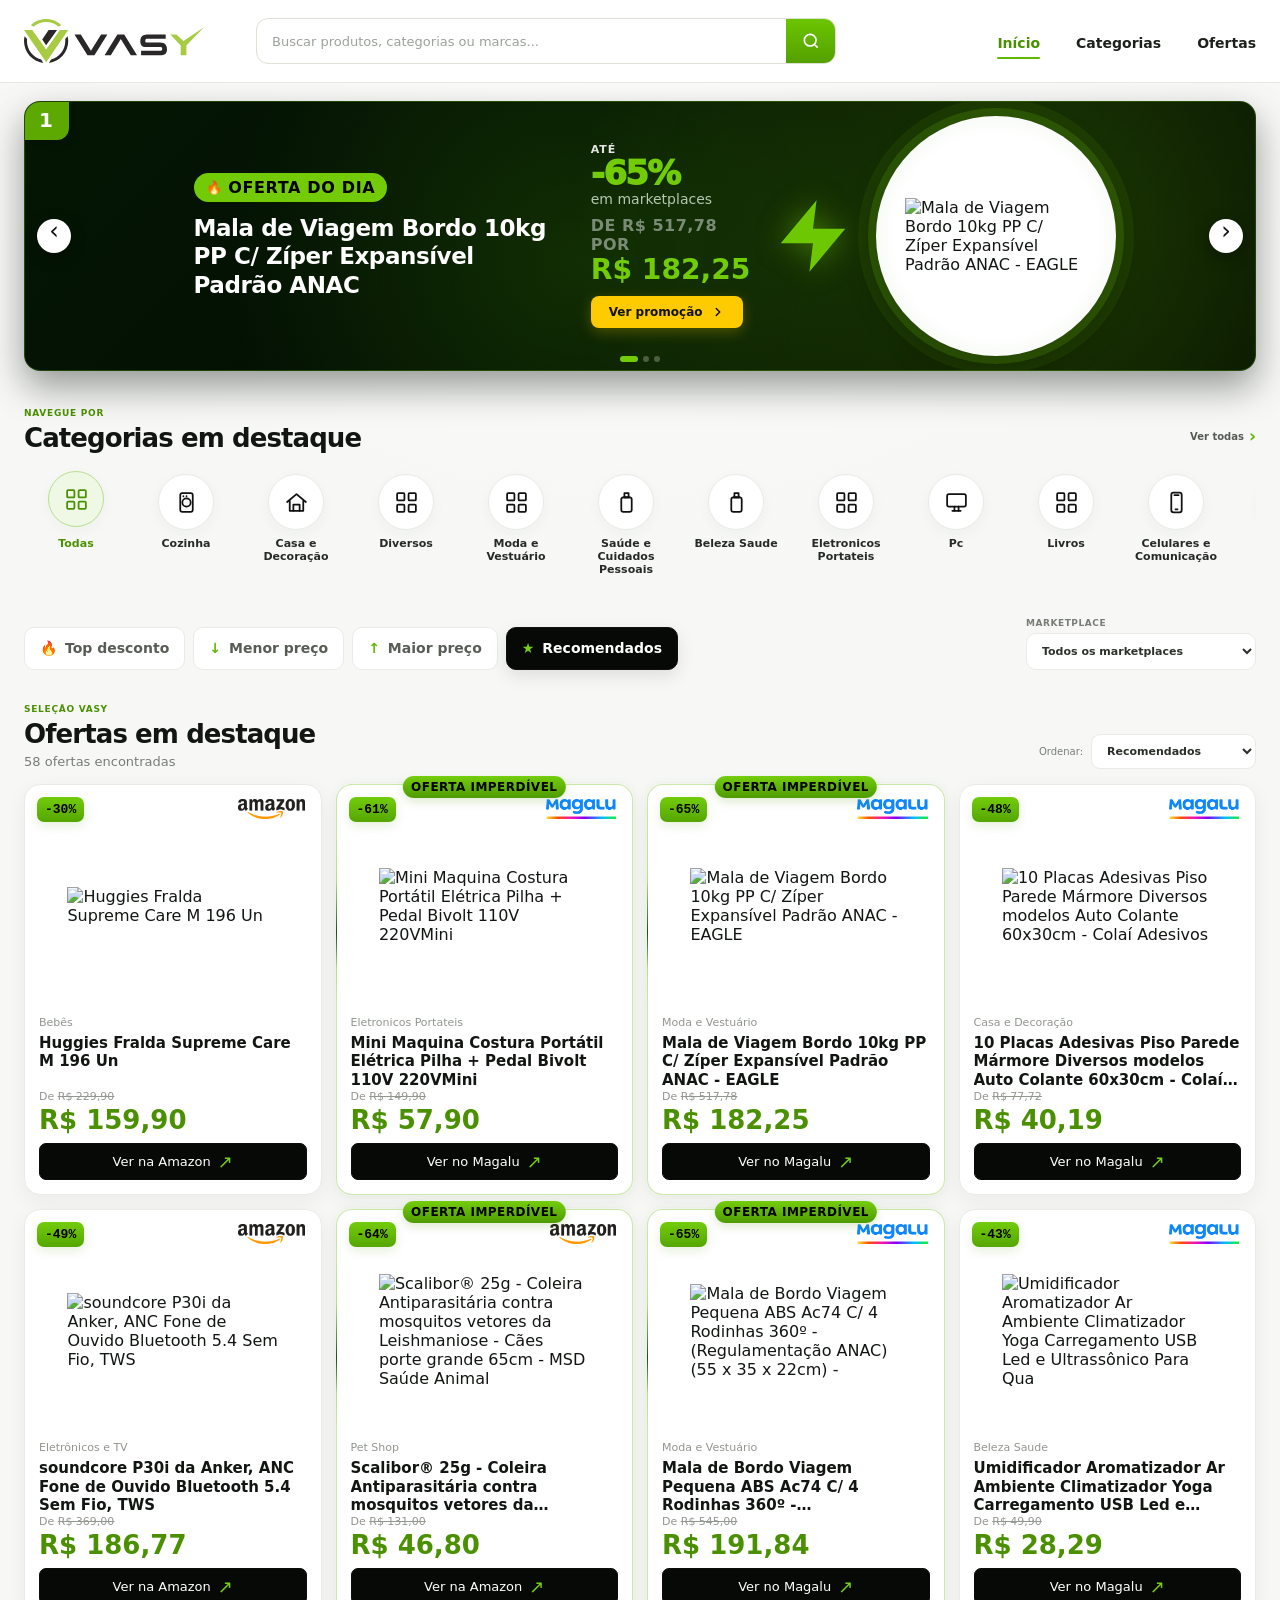
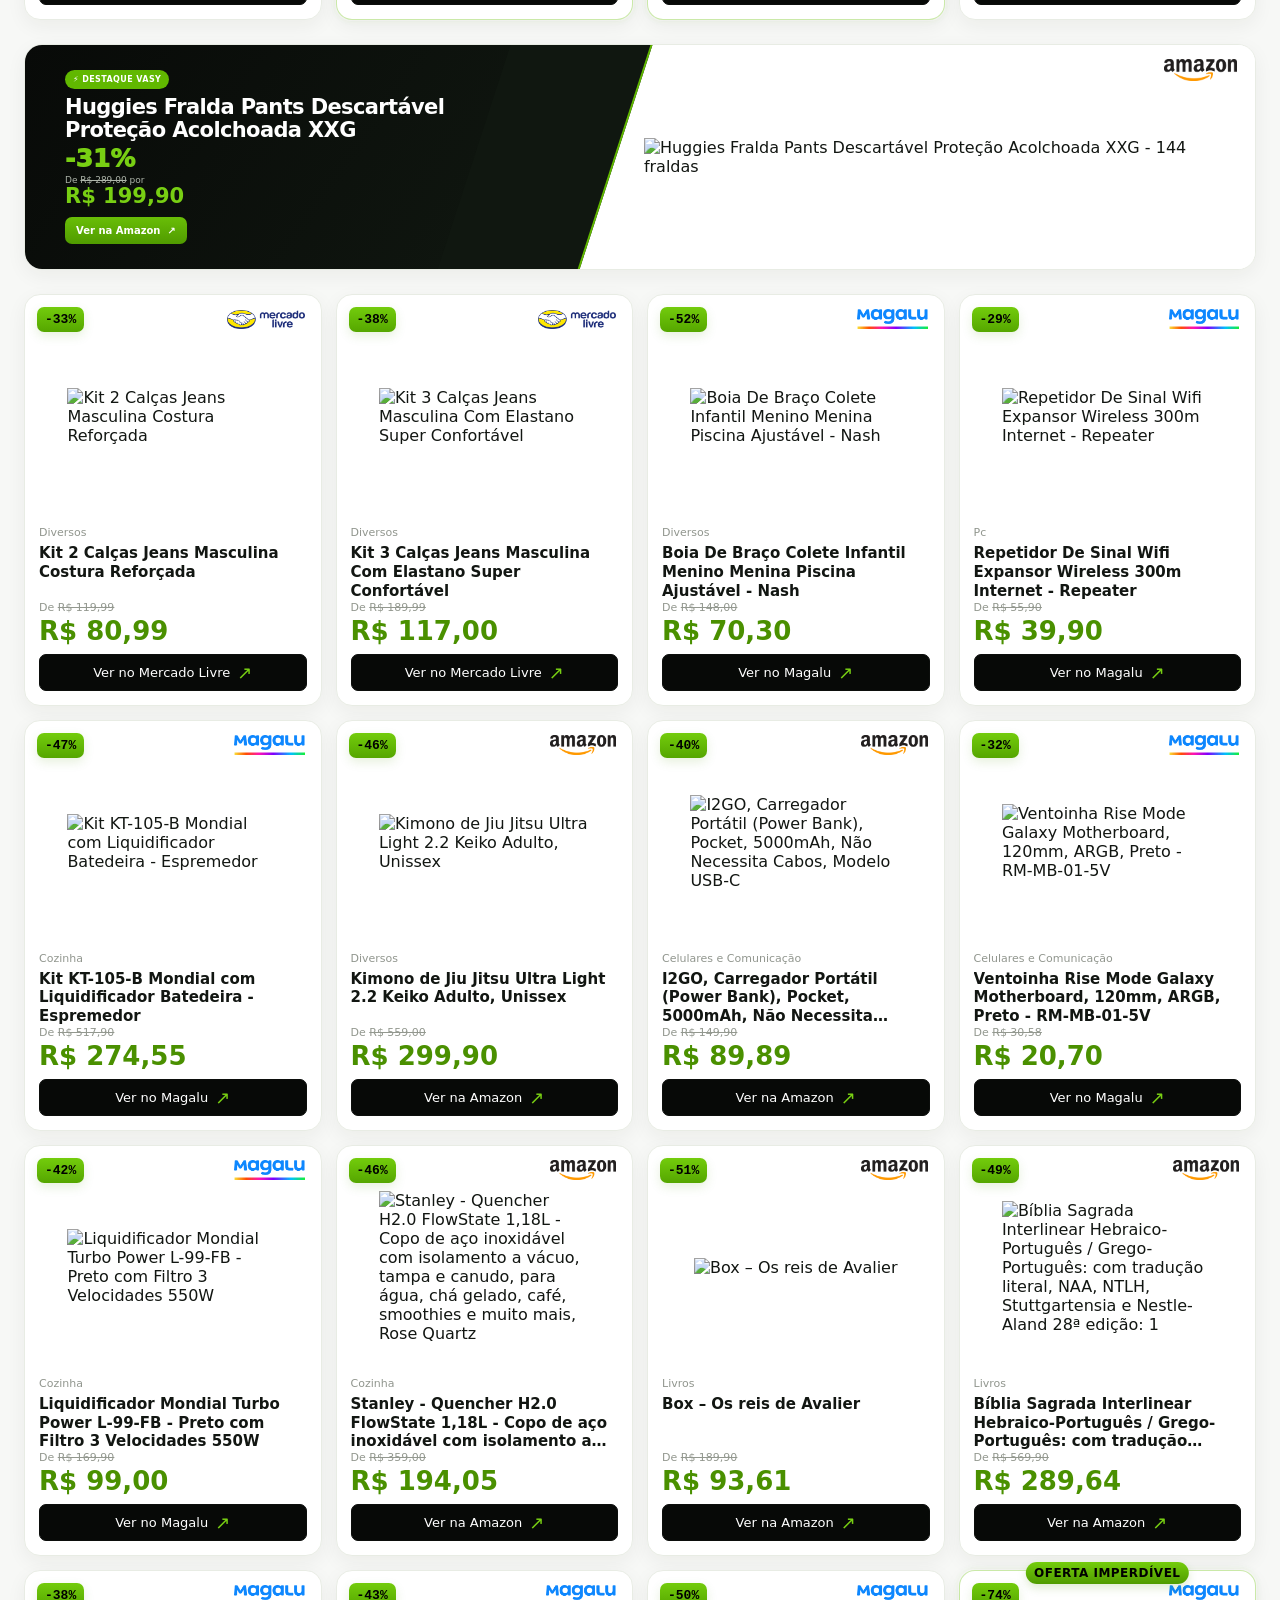
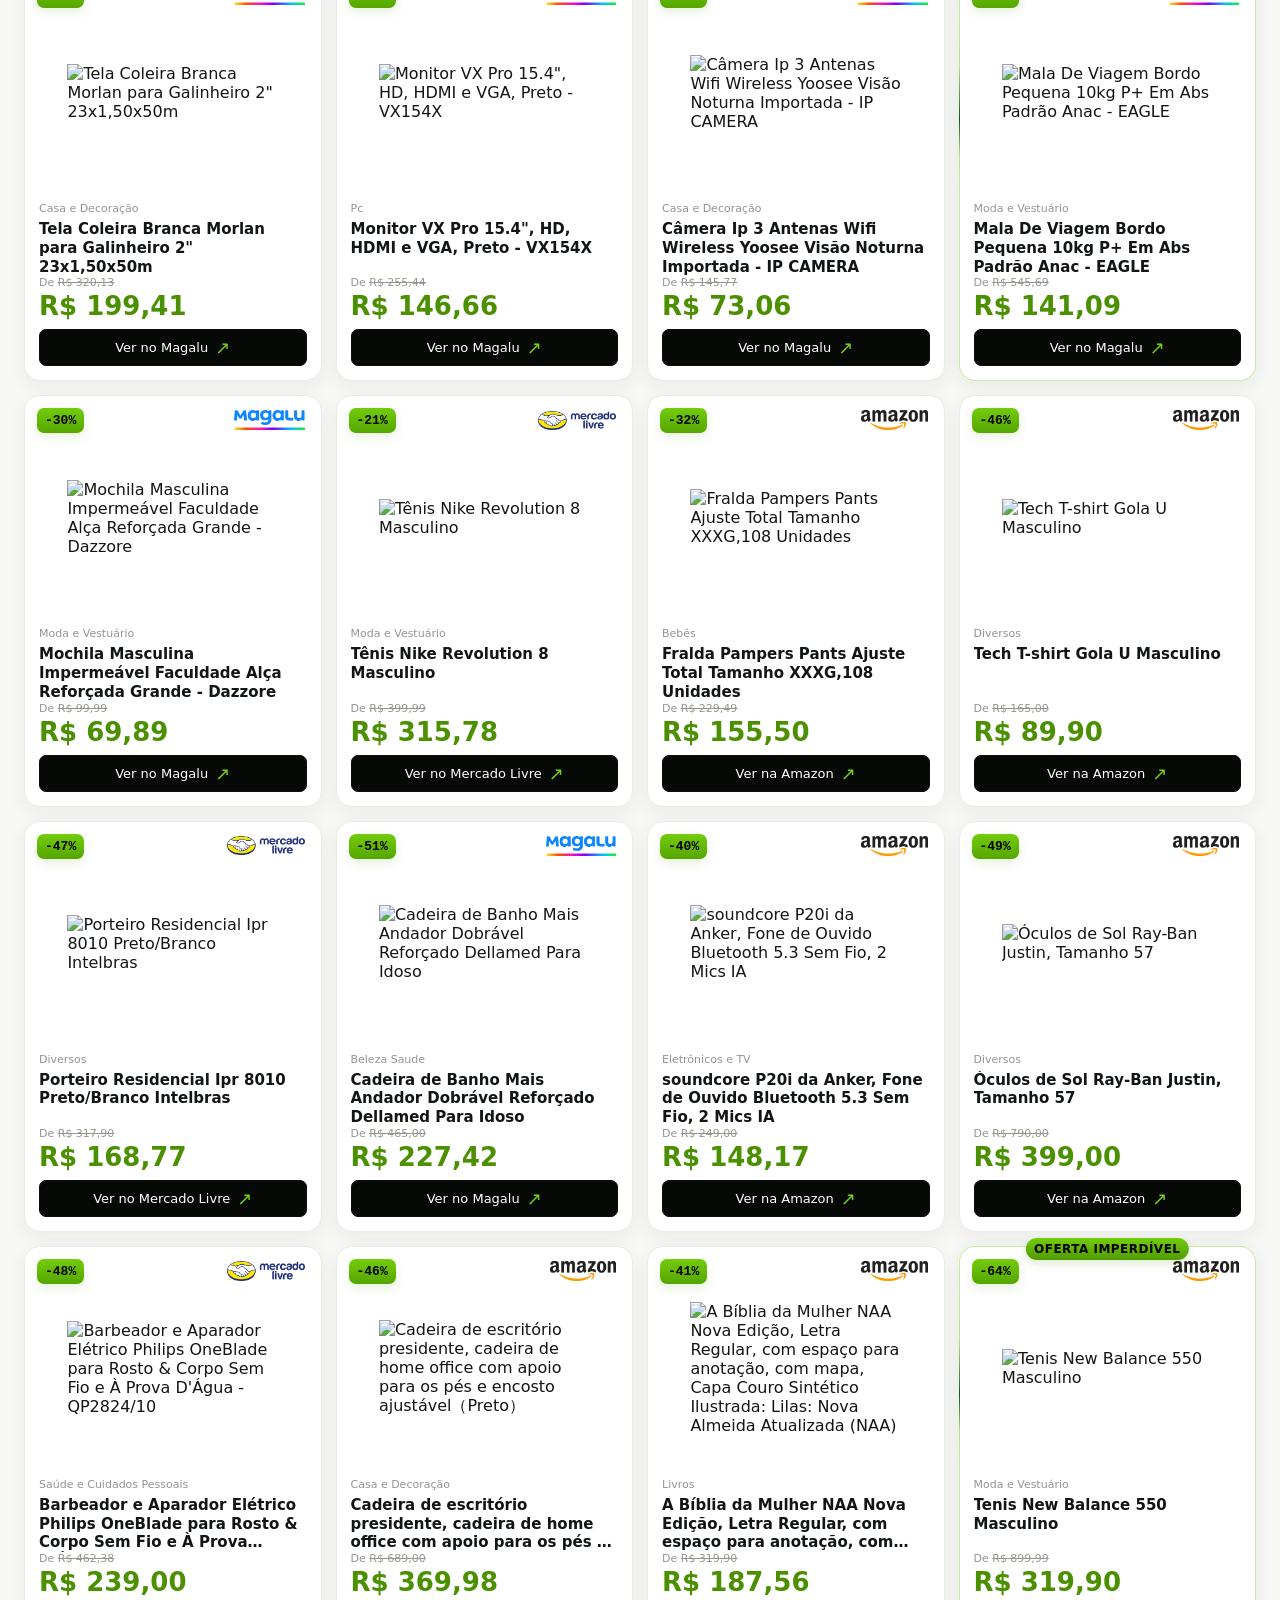
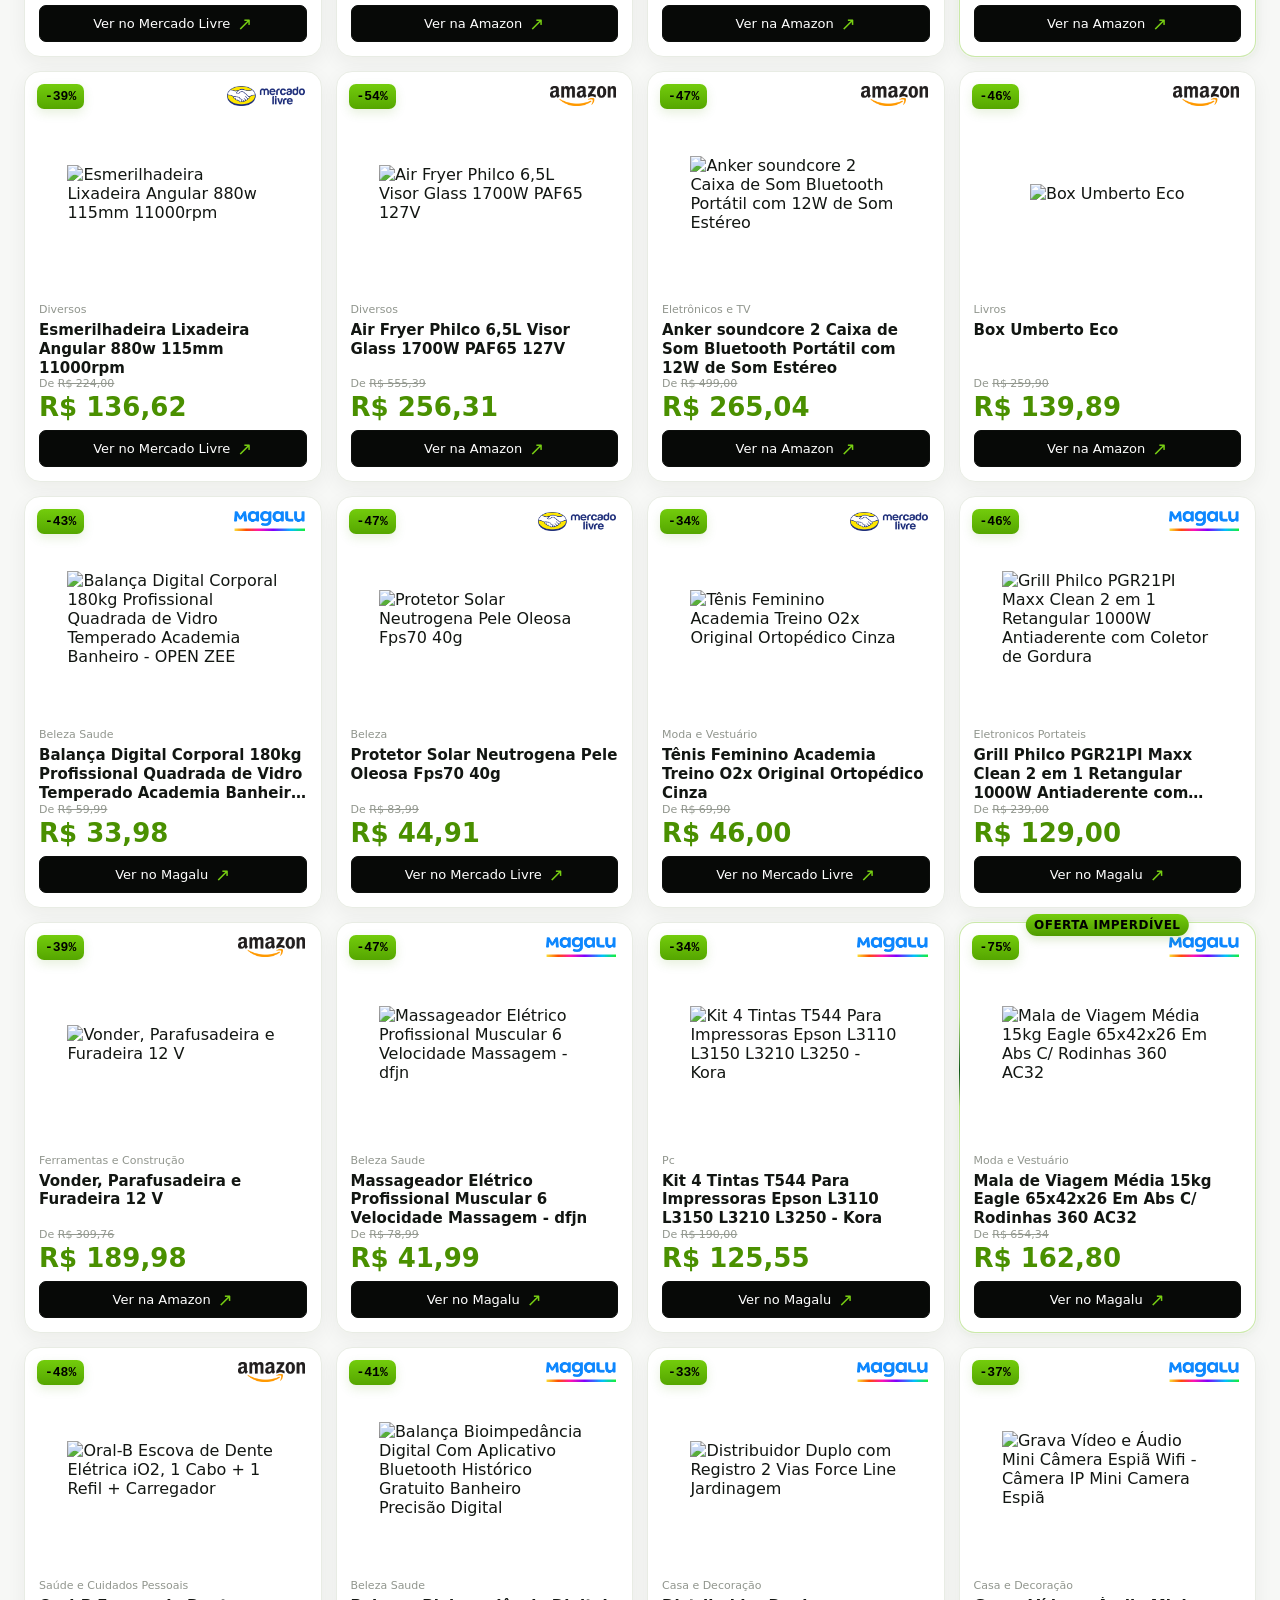
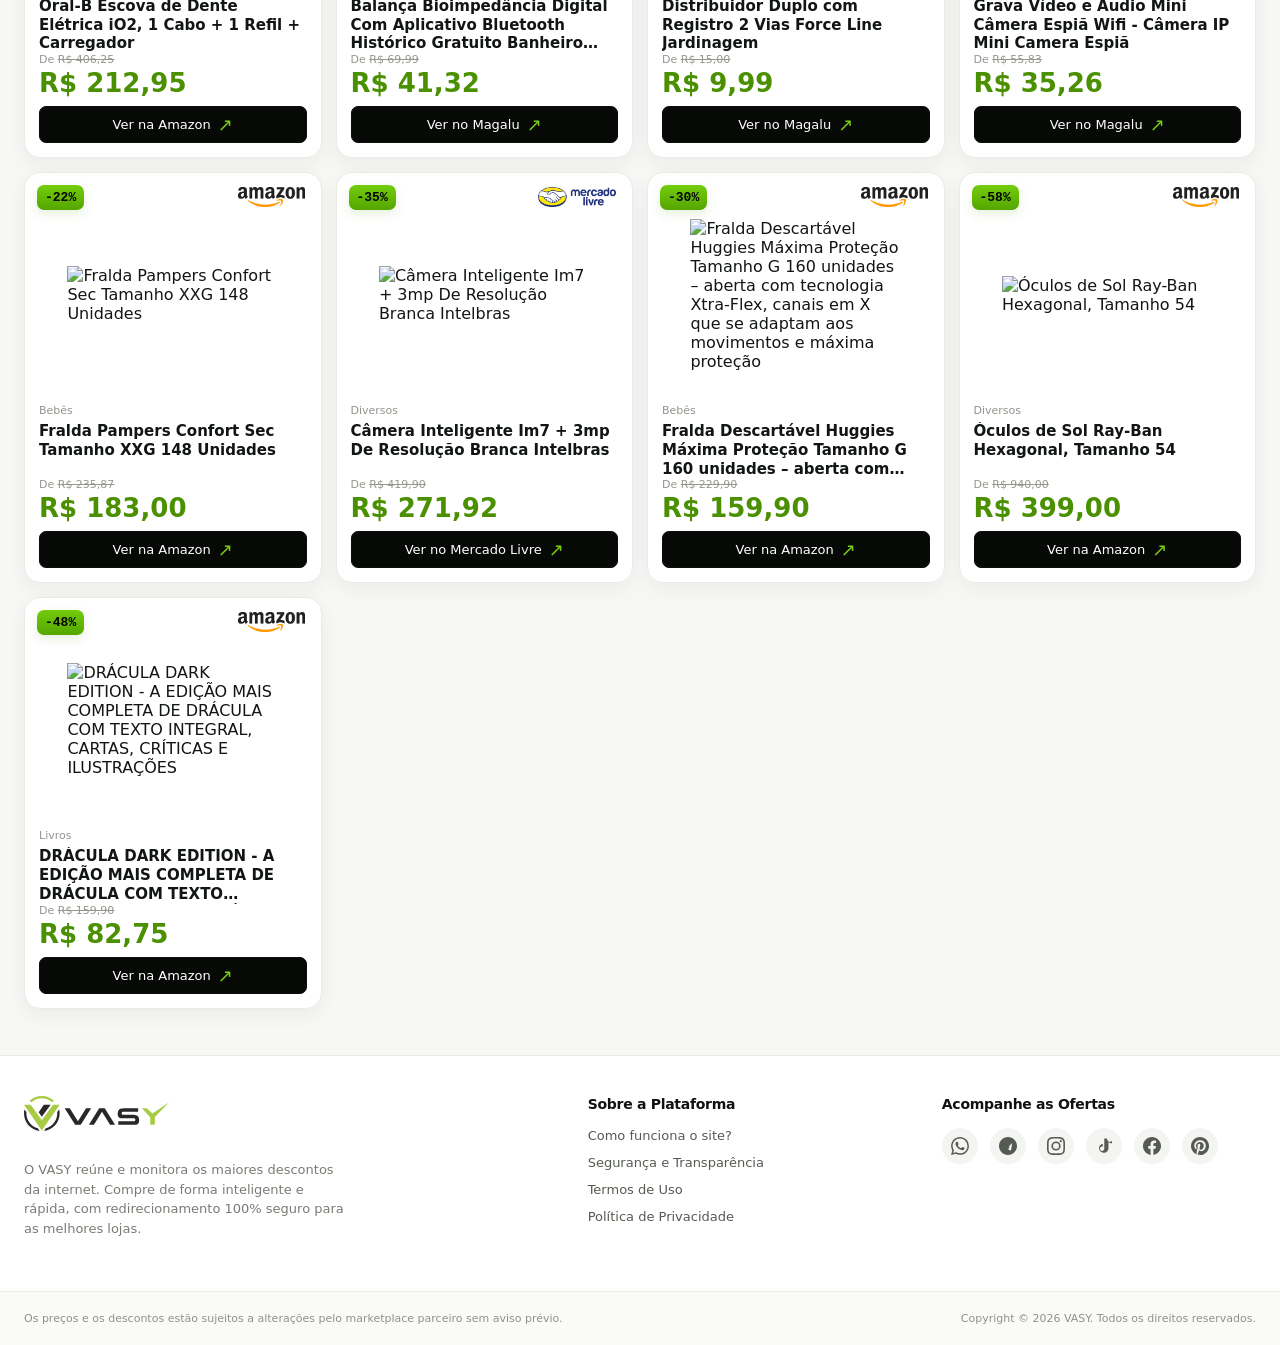
==== commit 18109006: "Atualizando o site VASY" ====
--- a/index.html
+++ b/index.html
@@ -16,6 +16,8 @@
 
   <!-- Google tag (gtag.js) -->
   <script async src="https://www.googletagmanager.com/gtag/js?id=G-MY41F53RG2"></script>
+
+  <meta name="p:domain_verify" content="95e76740e29833915ddce450d252e52e"/>
   <script>
     window.dataLayer = window.dataLayer || [];
     function gtag(){dataLayer.push(arguments);}
--- a/css/style.css
+++ b/css/style.css
@@ -431,6 +431,7 @@
   font-size: 24px;
   line-height: 1;
   padding: 0 0 2px;
+  align-items: stretch;
 }
 
 .hero-arrow:hover {
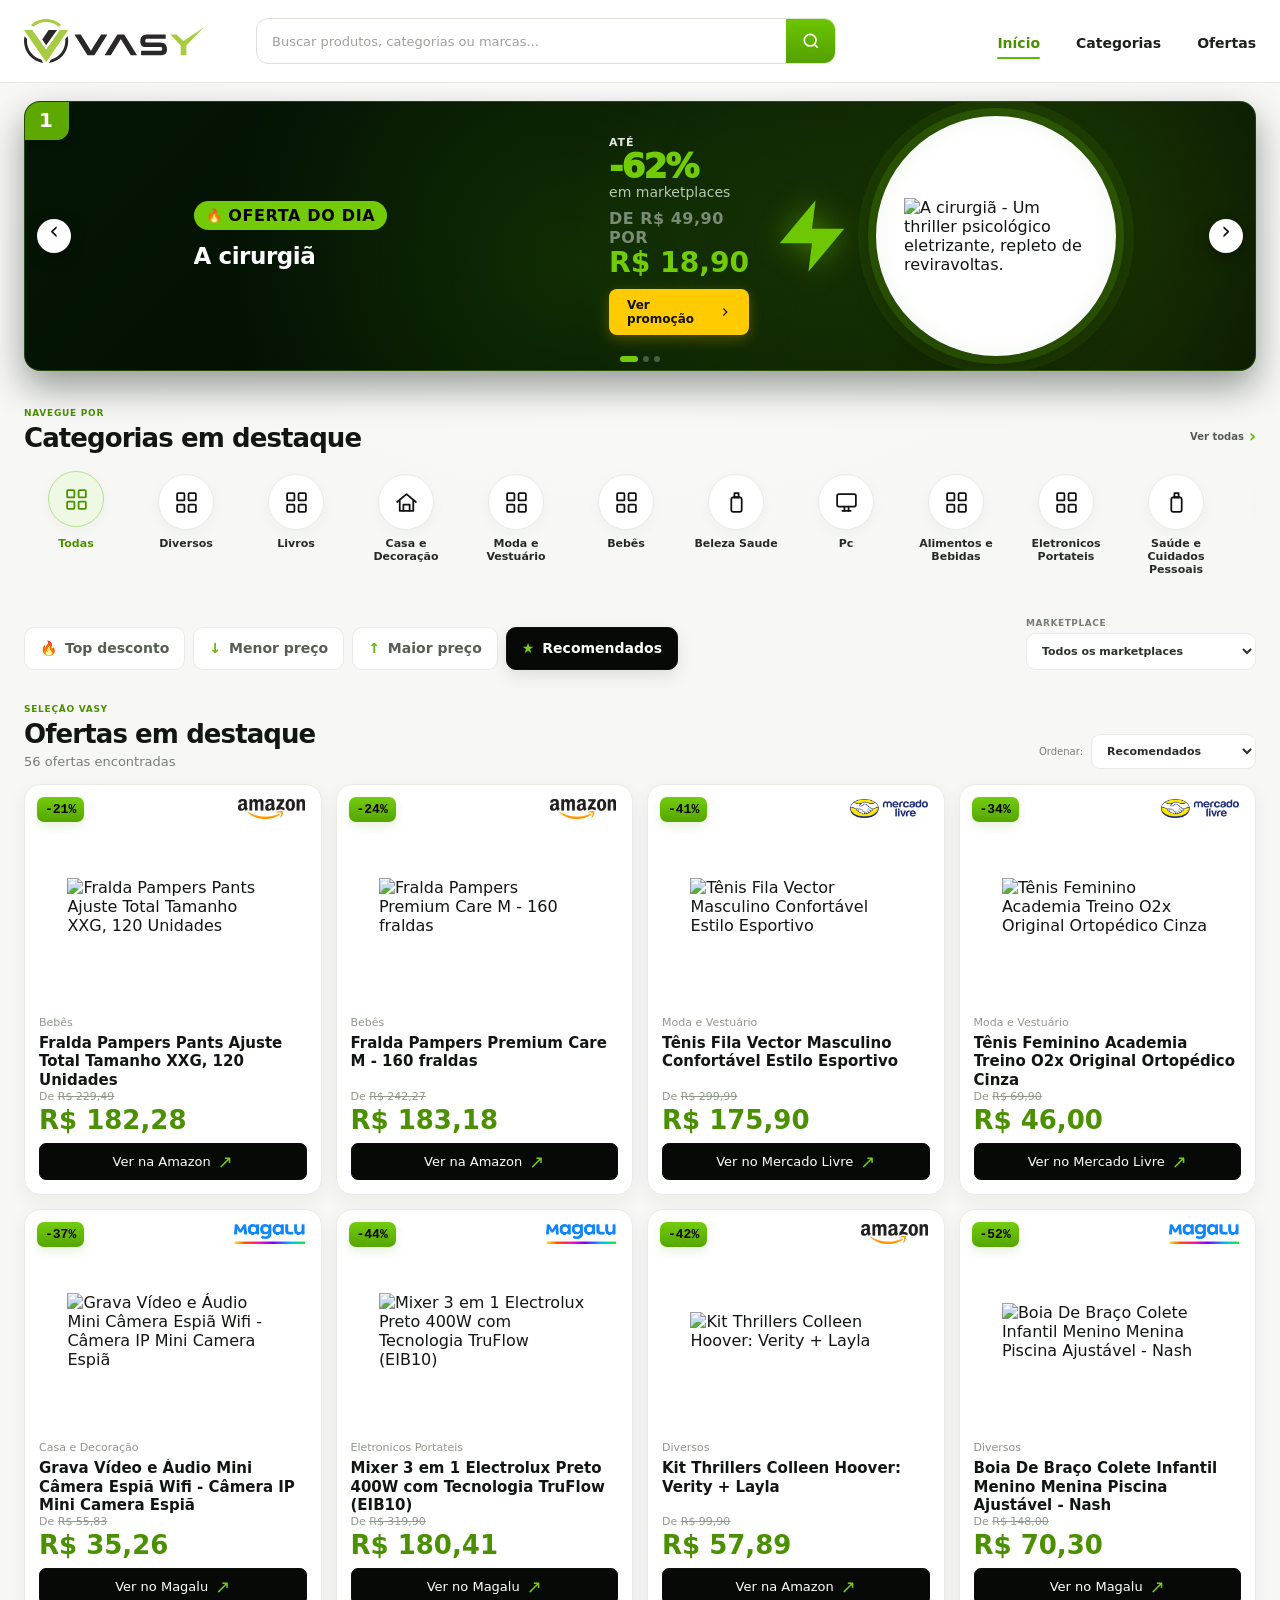
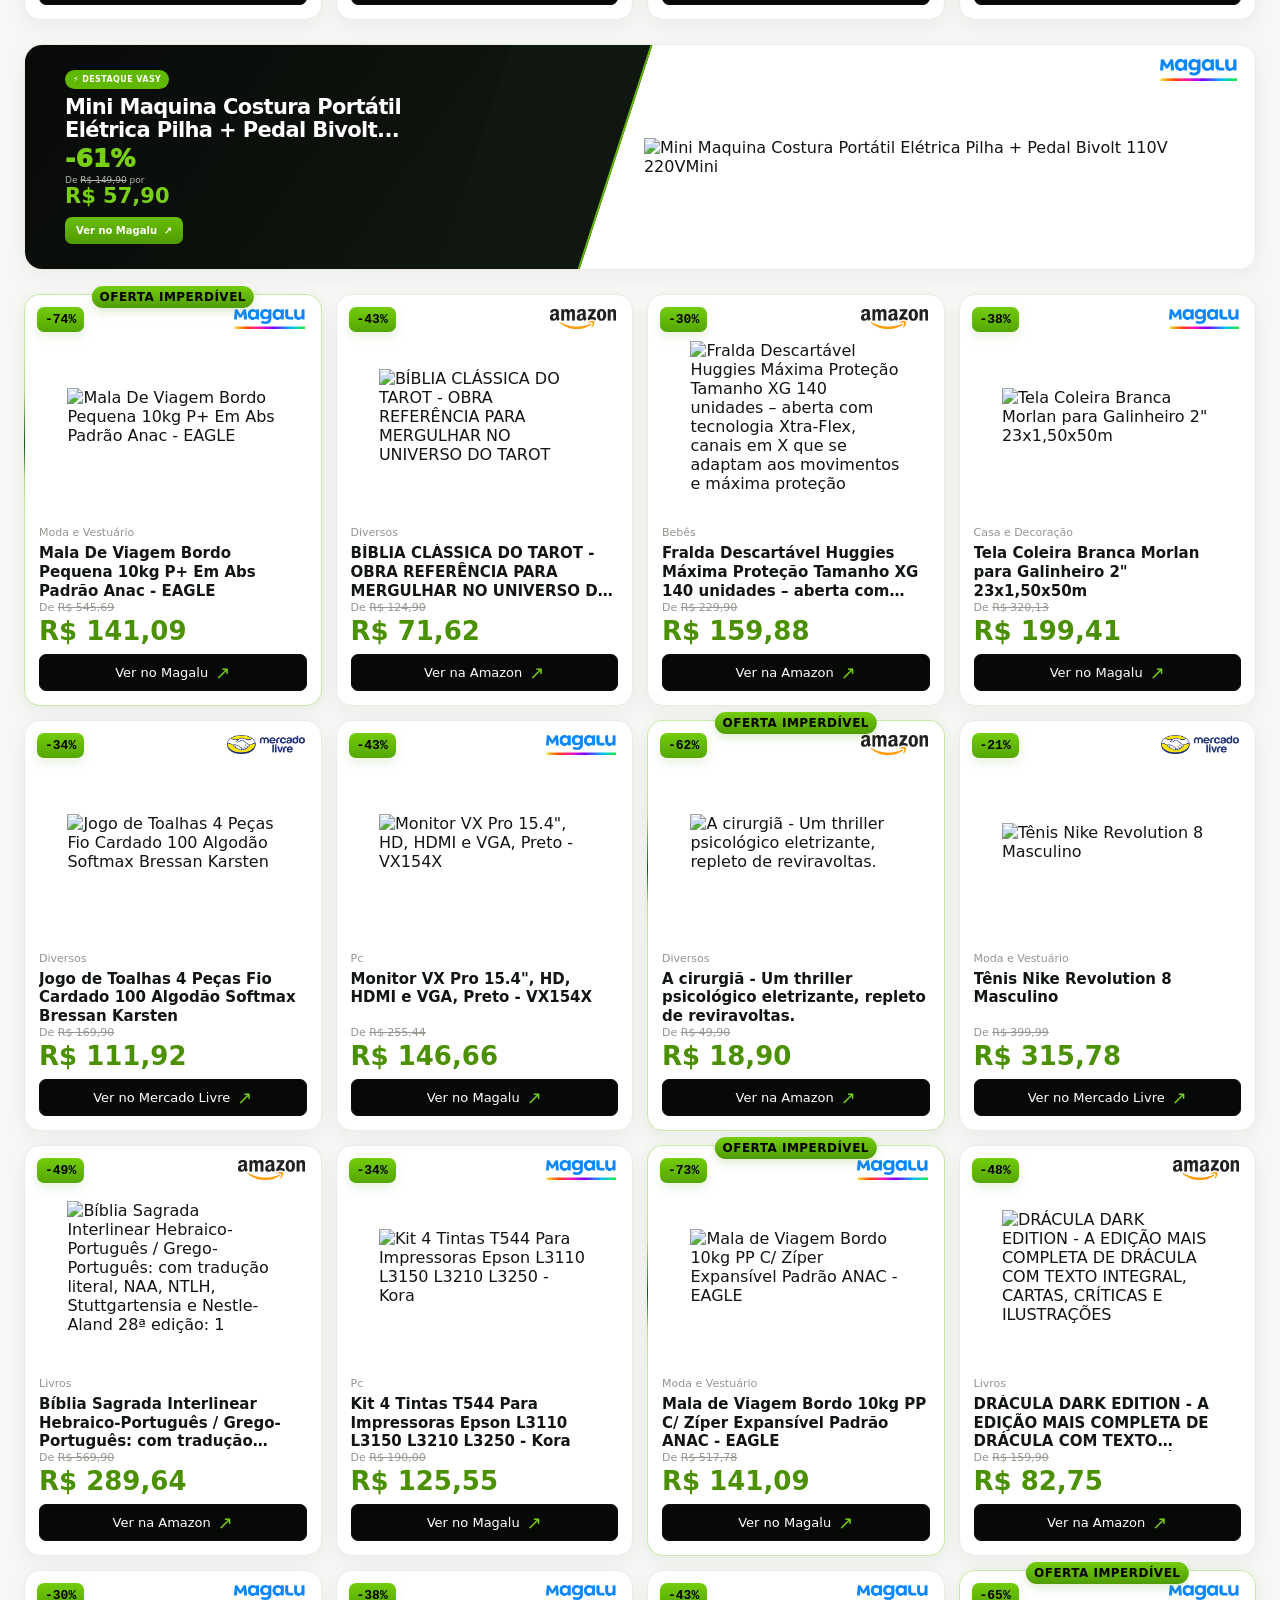
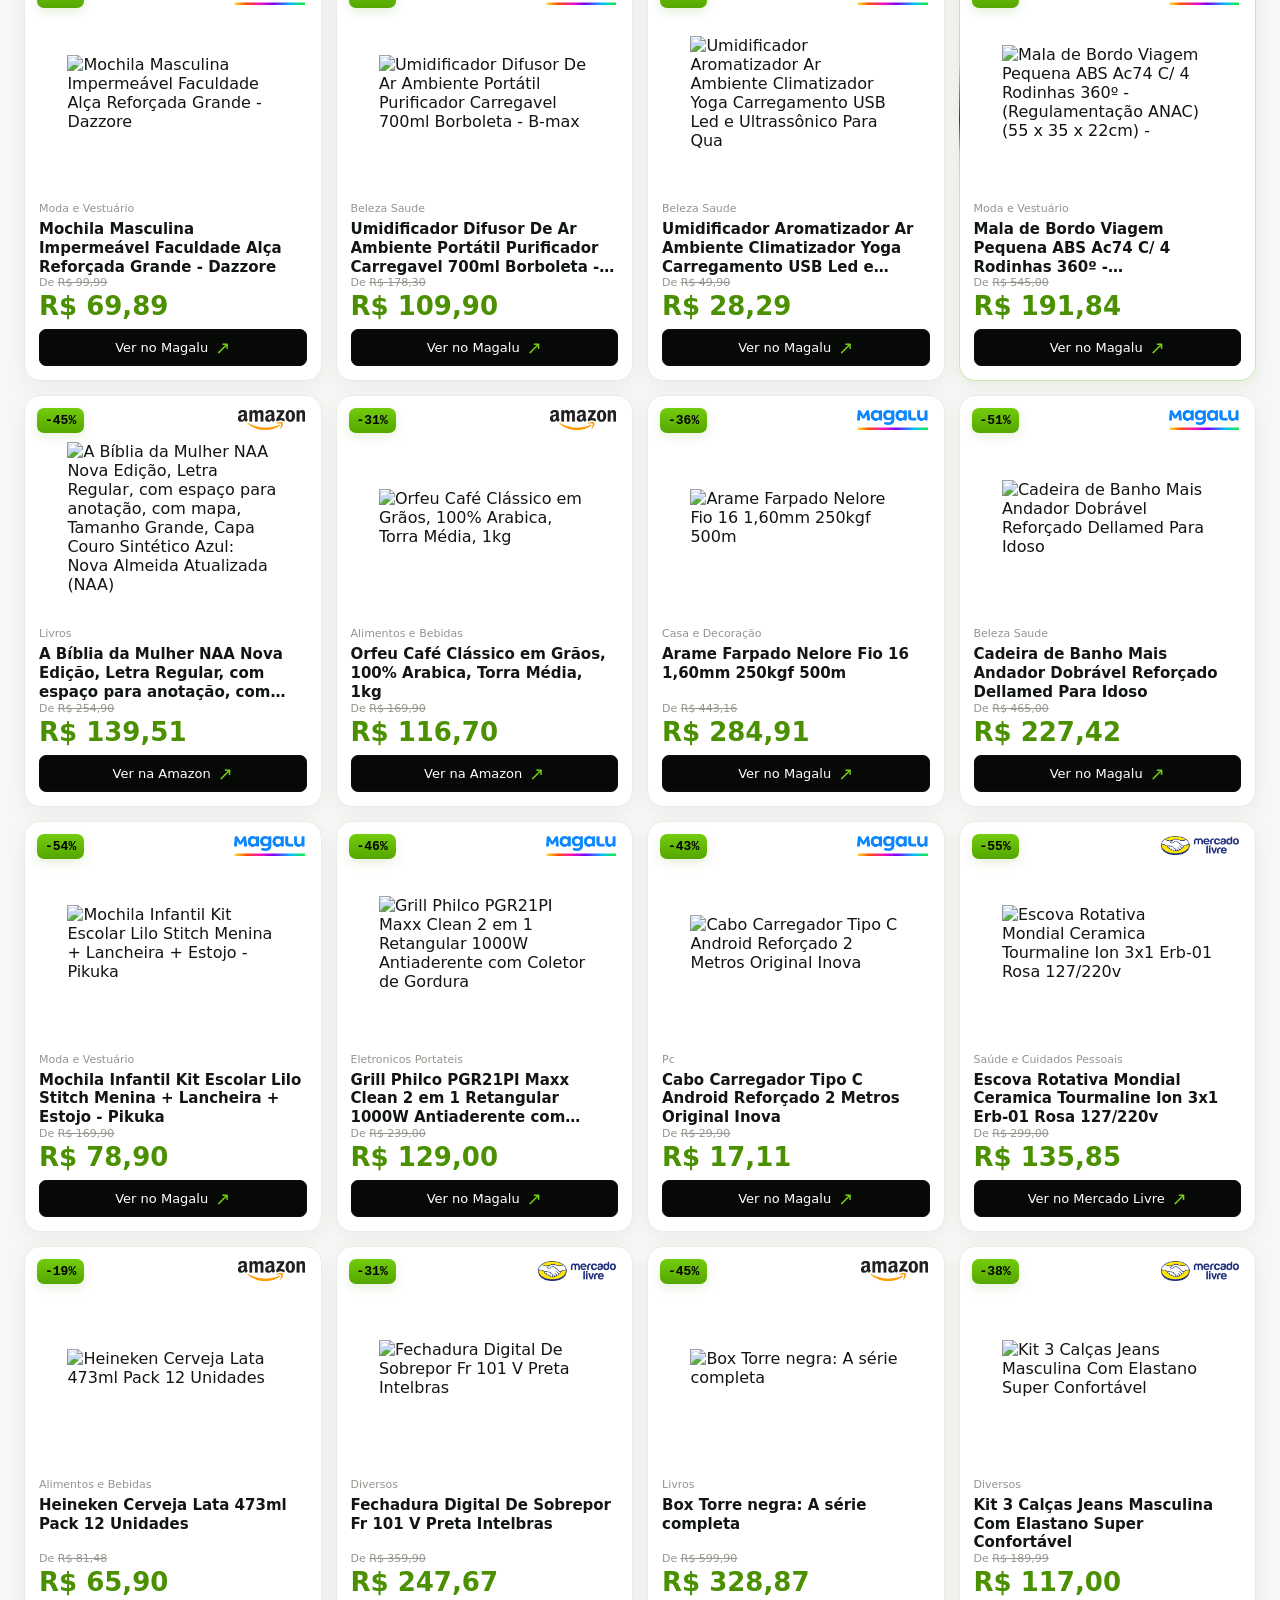
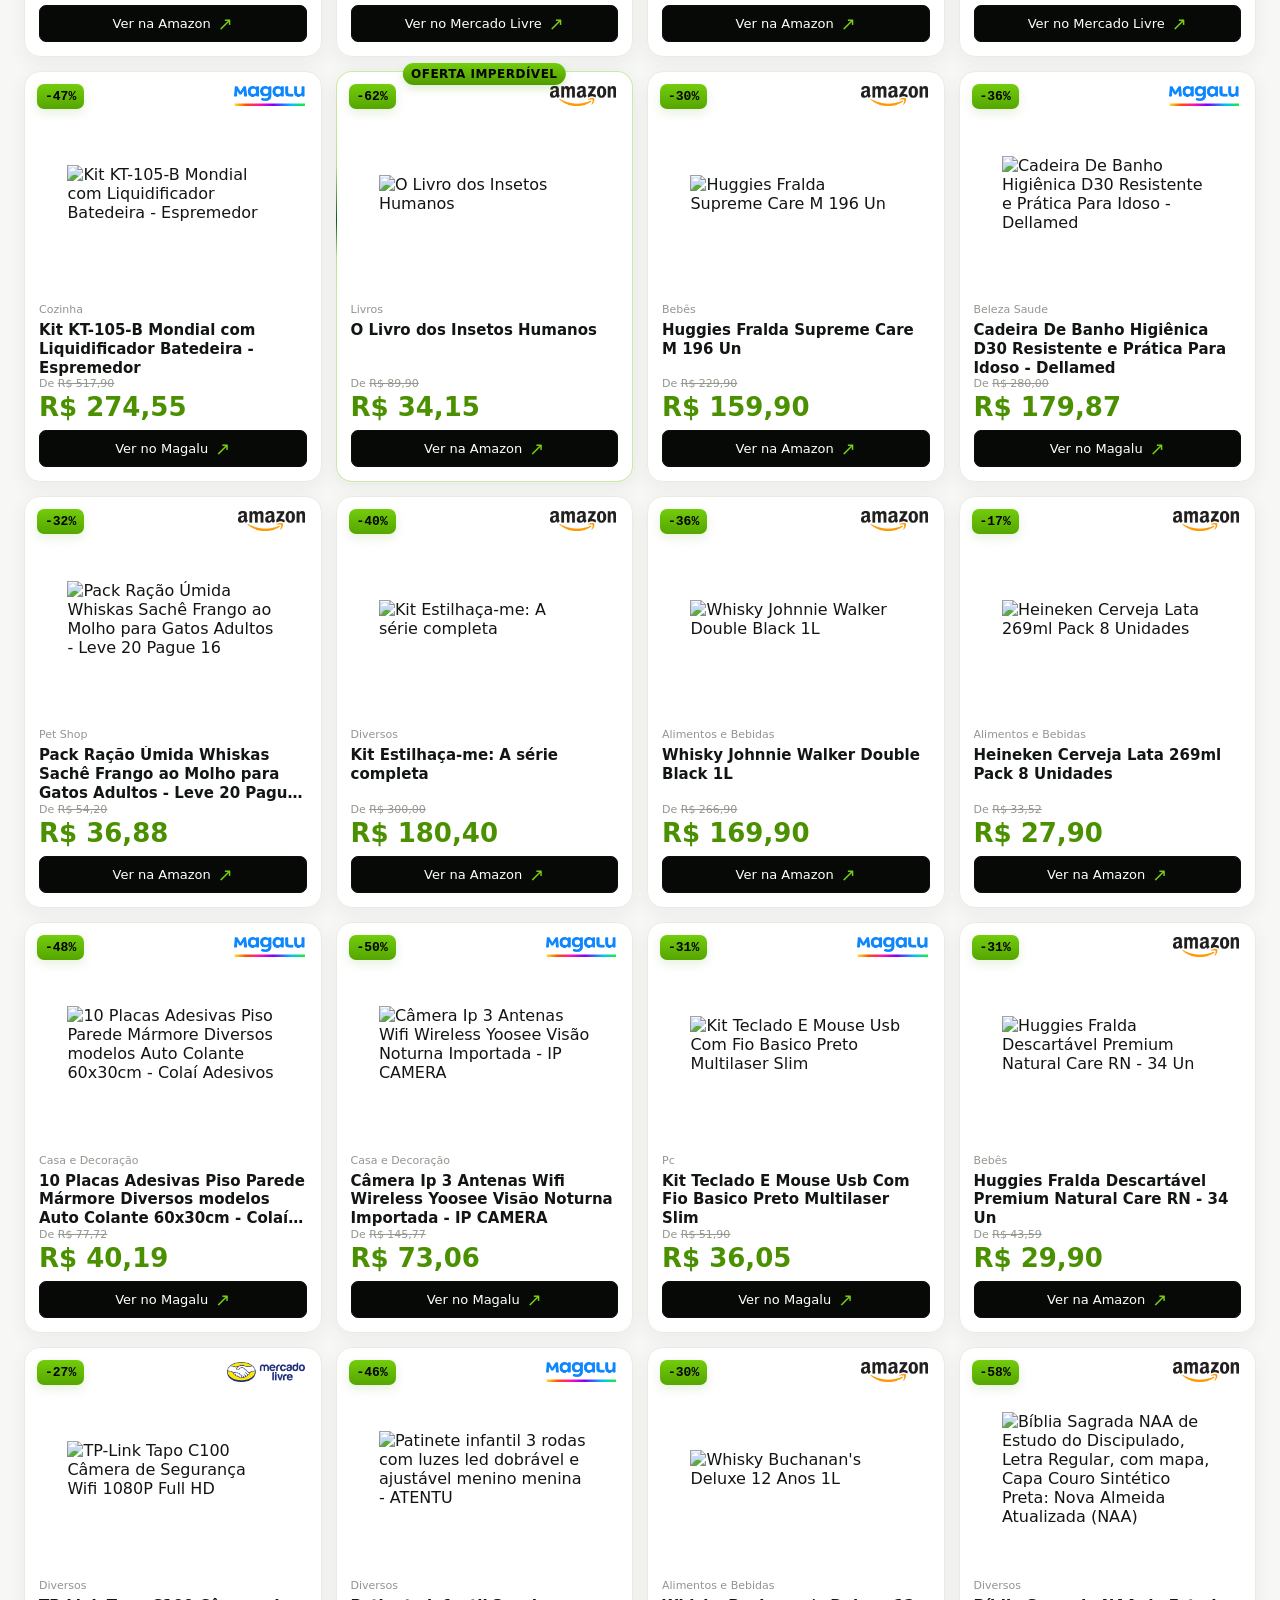
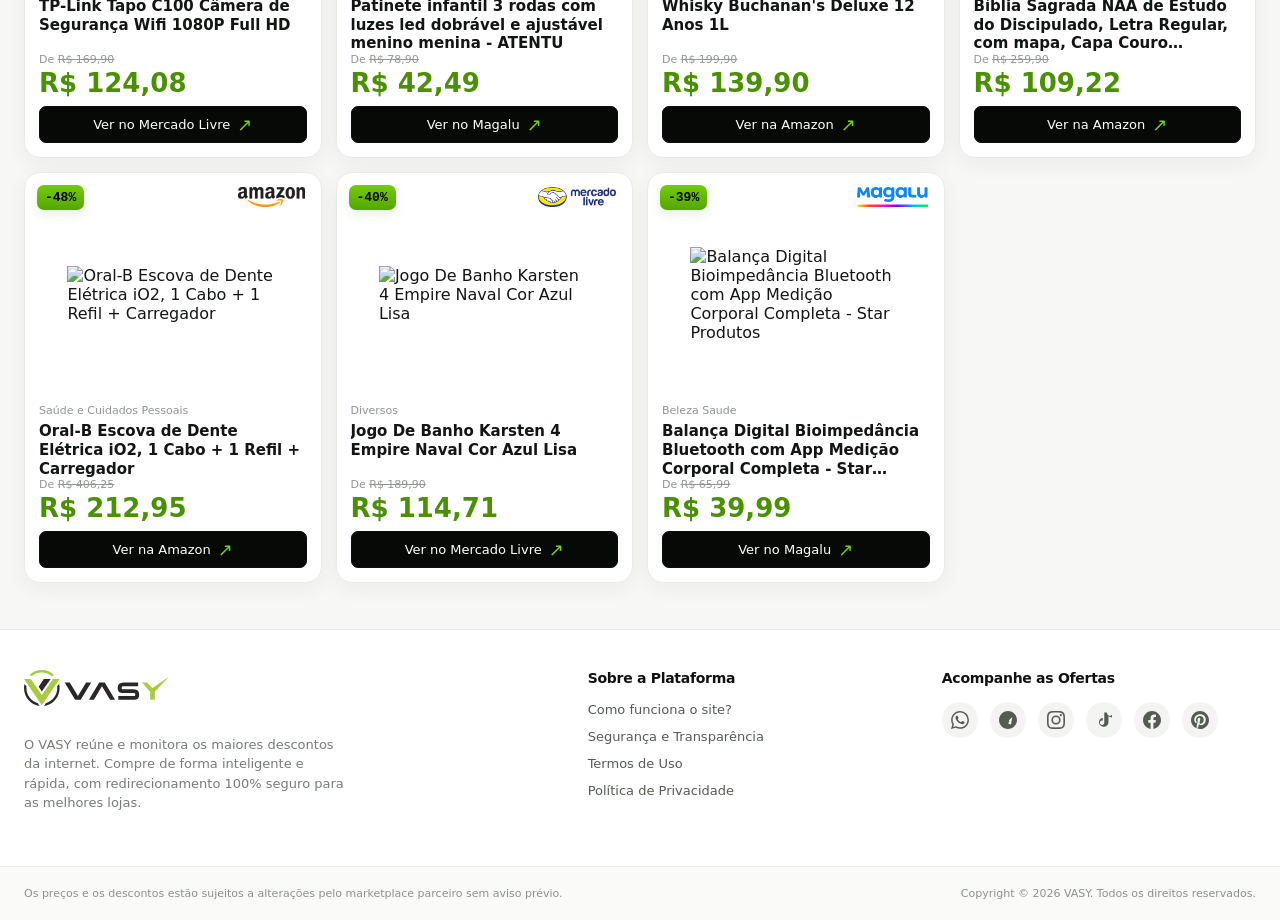
==== commit 57b3cb3f: "Robô VASY: Atualizando vitrine de ofertas" ====
--- a/index.html
+++ b/index.html
@@ -244,7 +244,7 @@
             <svg viewBox="0 0 24 24"><path d="M24 12.073c0-6.627-5.373-12-12-12s-12 5.373-12 12c0 5.99 4.388 10.954 10.125 11.854v-8.385H7.078v-3.469h3.047V9.43c0-3.007 1.792-4.669 4.533-4.669 1.312 0 2.686.235 2.686.235v2.953H15.83c-1.491 0-1.956.925-1.956 1.874v2.25h3.328l-.532 3.469h-2.796v8.385C19.612 23.027 24 18.062 24 12.073z"/></svg>
           </a>
           <!-- Pinterest -->
-          <a href="#" aria-label="Pinterest" class="social-icon" target="_blank" rel="noopener noreferrer">
+          <a href="https://br.pinterest.com/vasyofertas/" aria-label="Pinterest" class="social-icon" target="_blank" rel="noopener noreferrer">
             <svg viewBox="0 0 24 24"><path d="M12.017 0C5.396 0 .029 5.367.029 11.987c0 5.079 3.158 9.417 7.618 11.162-.105-.949-.199-2.403.041-3.439.219-.937 1.406-5.957 1.406-5.957s-.359-.72-.359-1.781c0-1.663.967-2.911 2.168-2.911 1.024 0 1.518.769 1.518 1.688 0 1.029-.653 2.567-.992 3.992-.285 1.193.6 2.165 1.775 2.165 2.128 0 3.768-2.245 3.768-5.487 0-2.861-2.063-4.869-5.008-4.869-3.41 0-5.409 2.562-5.409 5.199 0 1.033.394 2.143.889 2.741.099.12.112.225.085.345-.09.375-.293 1.199-.334 1.363-.053.225-.172.271-.401.165-1.495-.69-2.433-2.878-2.433-4.646 0-3.776 2.748-7.252 7.951-7.252 4.168 0 7.392 2.967 7.392 6.923 0 4.135-2.607 7.462-6.233 7.462-1.214 0-2.354-.629-2.758-1.379l-.749 2.848c-.269 1.045-1.004 2.352-1.498 3.146 1.123.345 2.306.535 3.55.535 6.607 0 11.985-5.365 11.985-11.987C23.97 5.366 18.625.002 12.017 0z"/></svg>
           </a>
         </div>
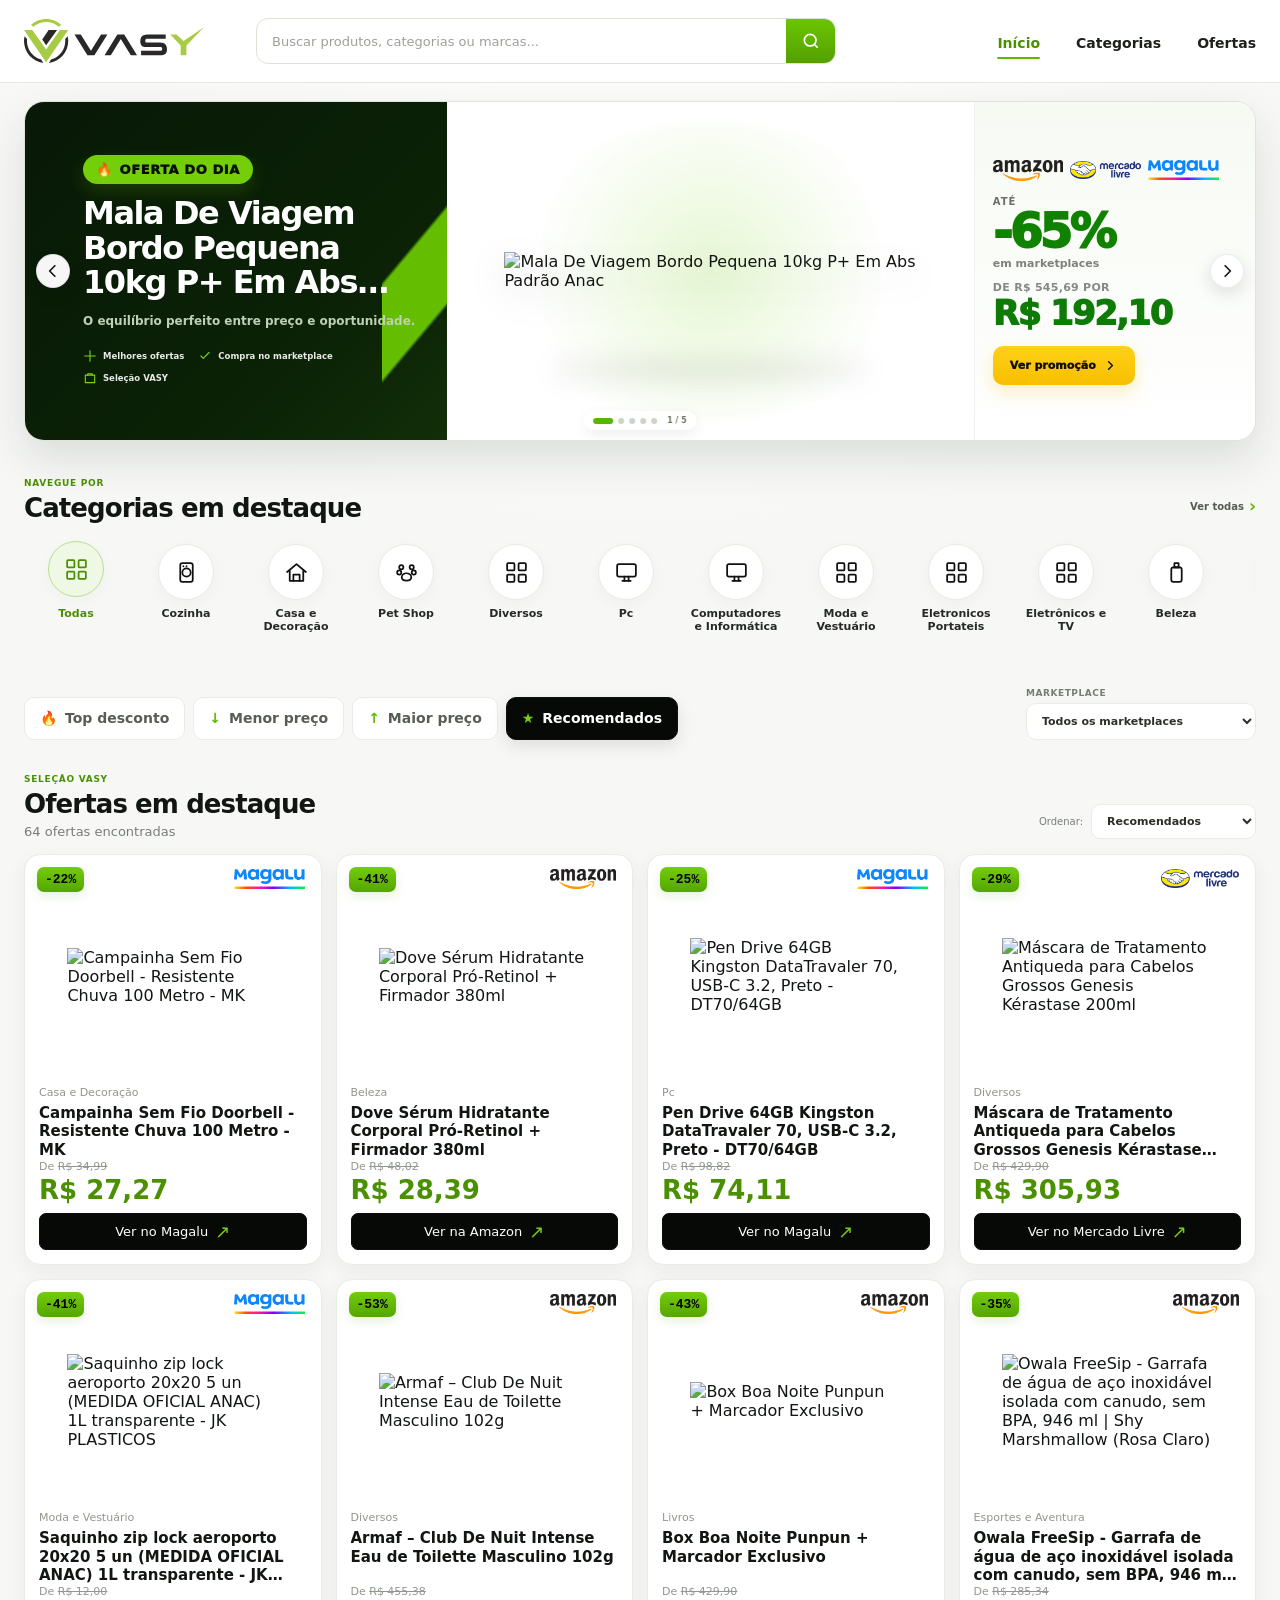
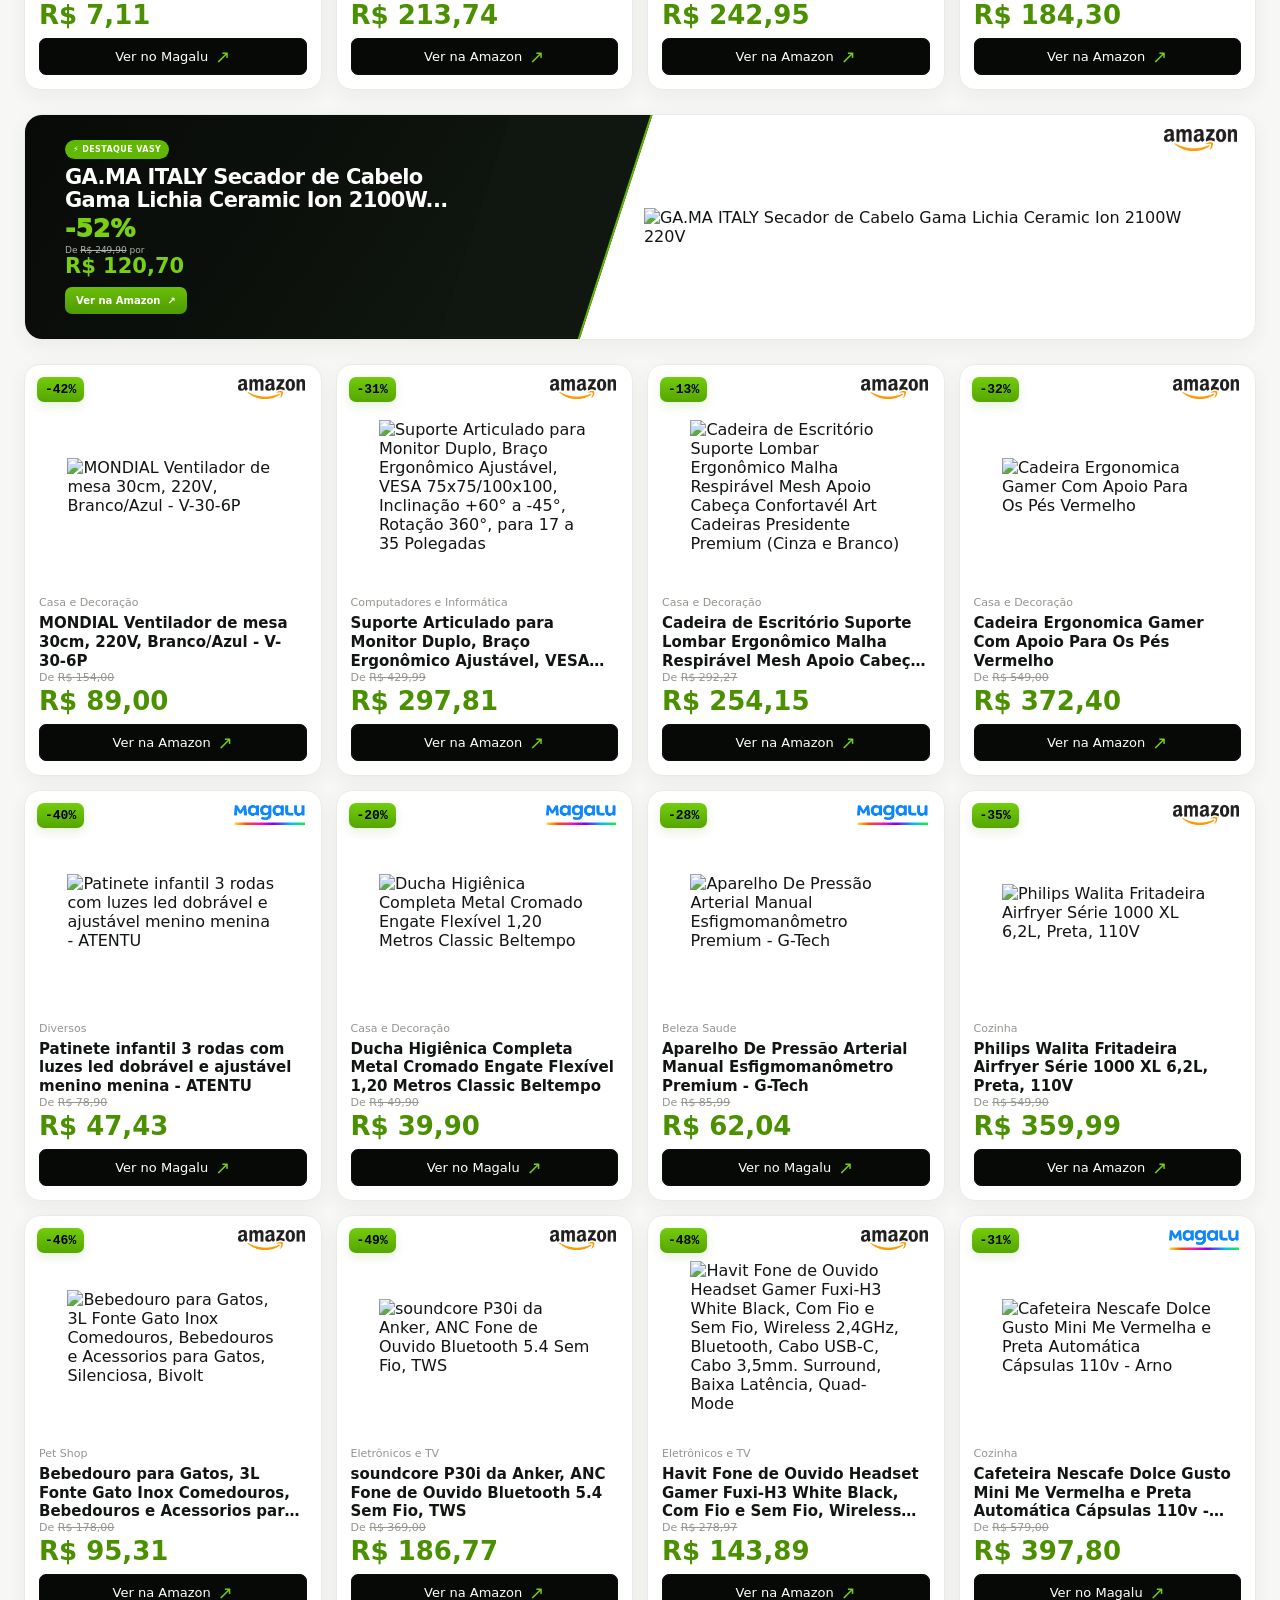
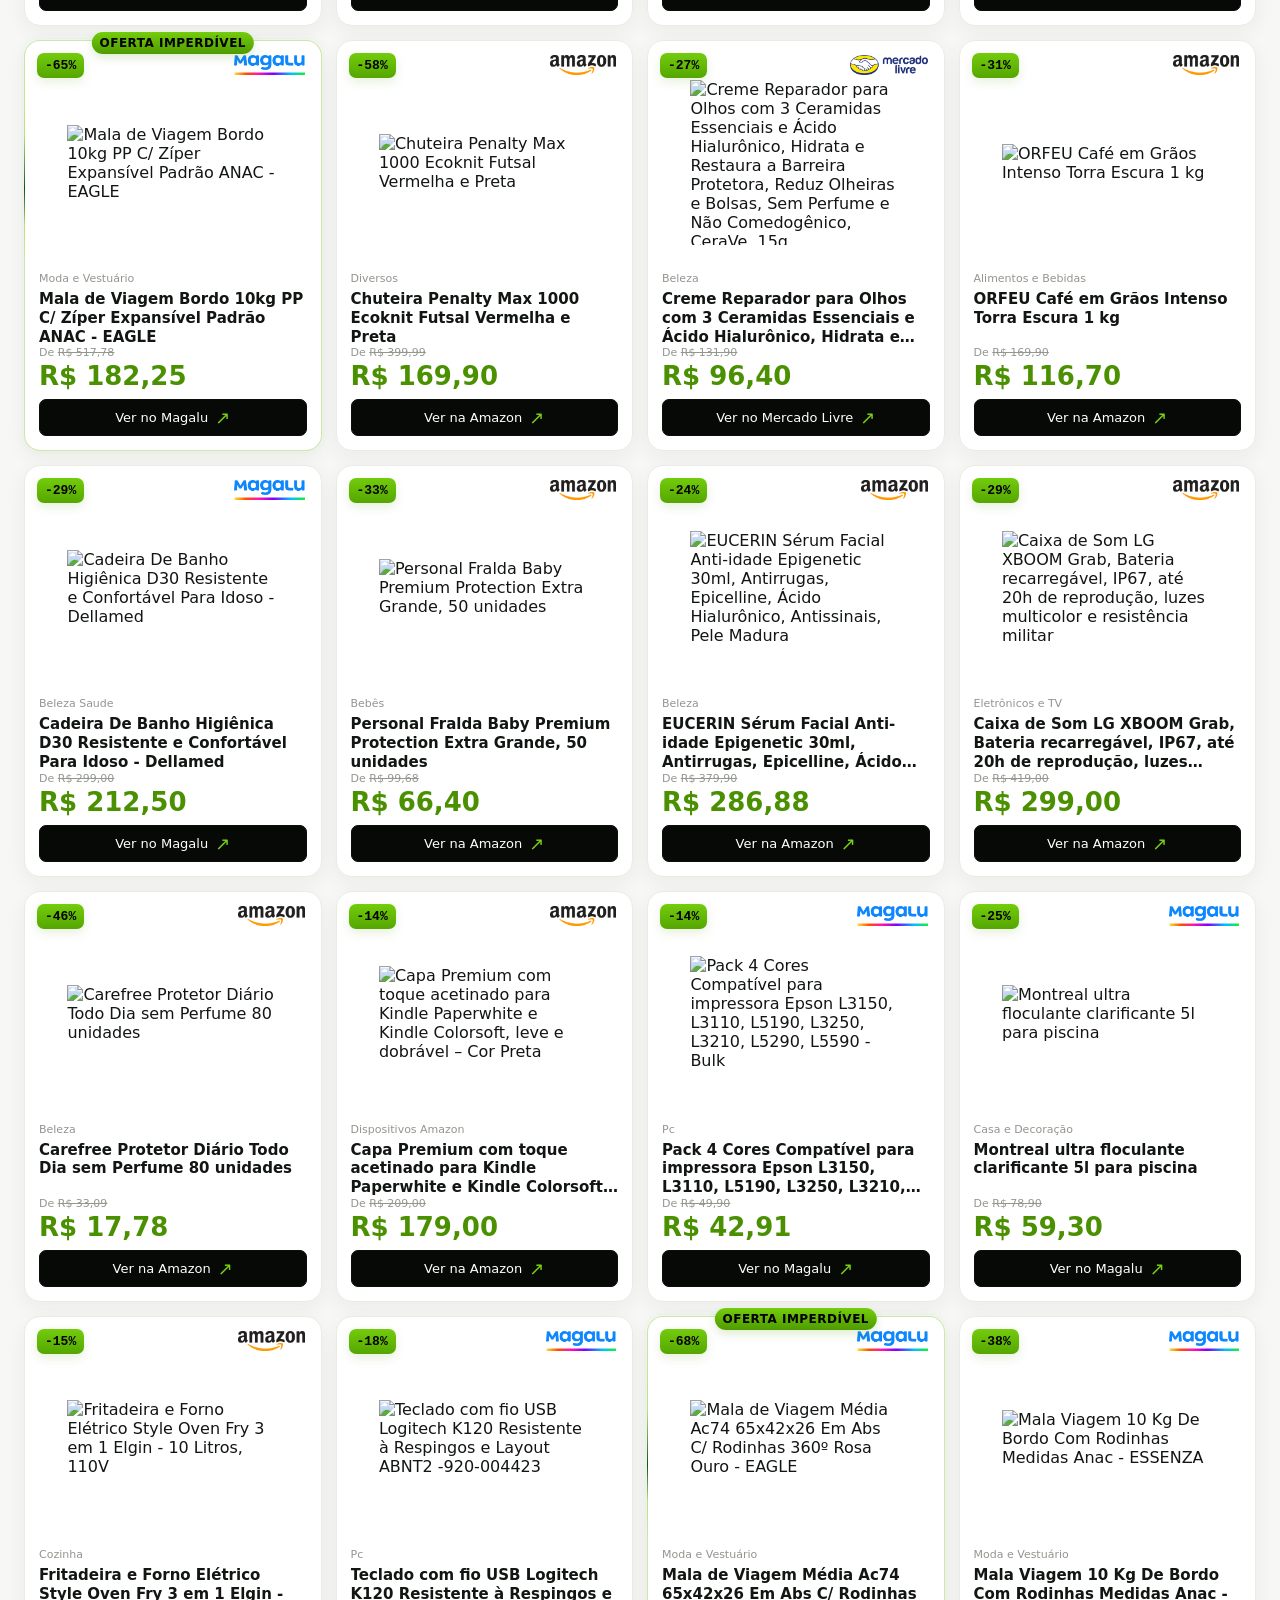
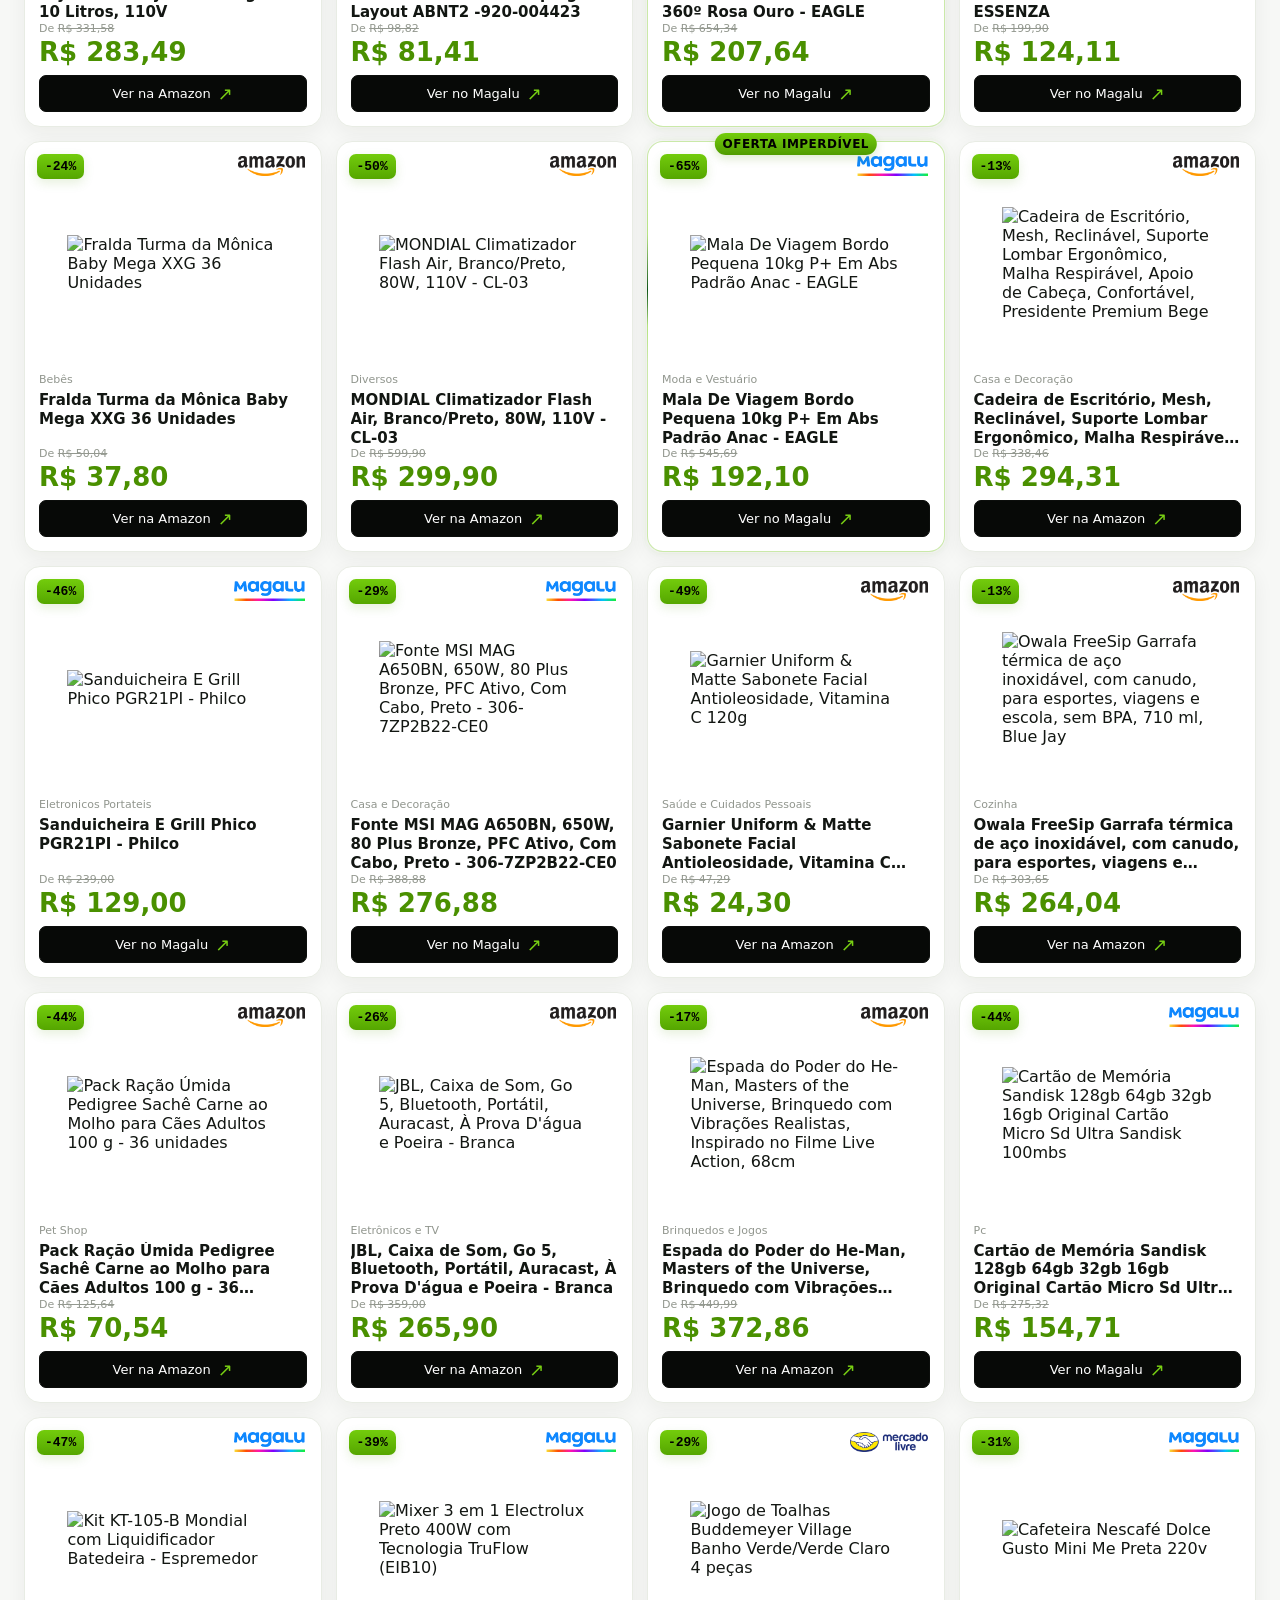
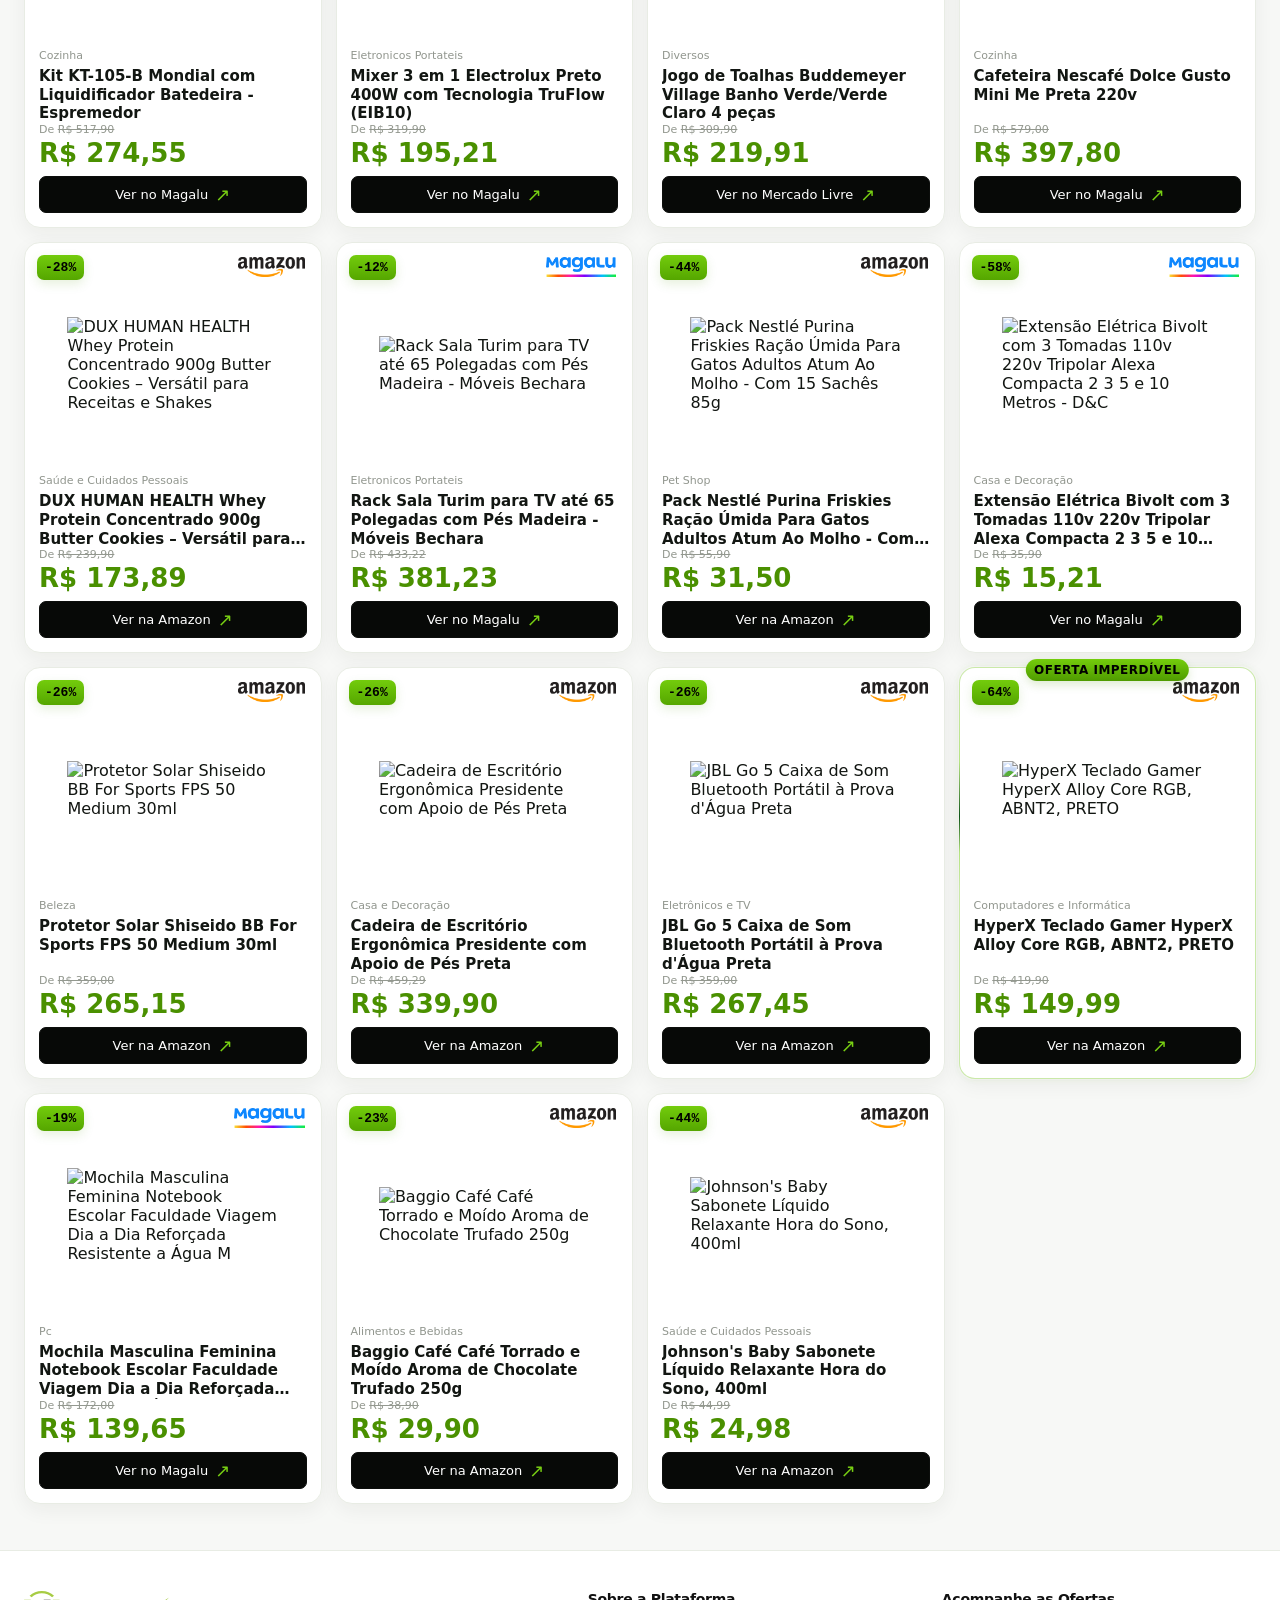
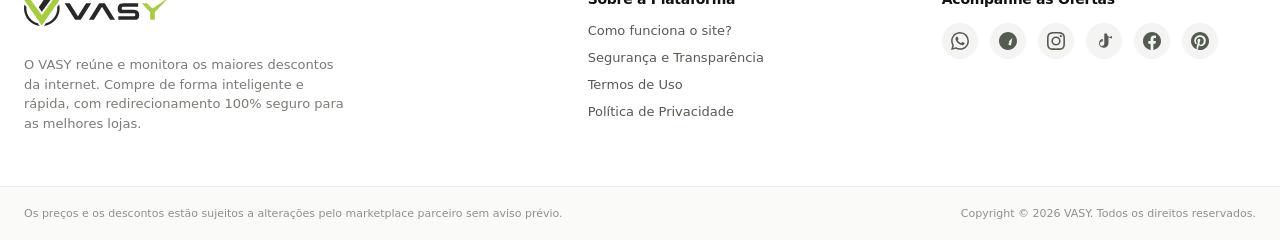
==== commit 45916a90: "Atualizando o site VASY" ====
--- a/index.html
+++ b/index.html
@@ -73,22 +73,42 @@
     <!-- HERO PRINCIPAL -->
     <section class="hero-section">
       <div class="container">
-        <article class="hero">
-          
-          <div class="hero-badge-rank">
-            <span id="heroRank">1</span>
-          </div>
-
-          <button class="hero-arrow hero-prev" id="heroPrev" type="button" aria-label="Oferta anterior">‹</button>
+        <article class="hero" aria-label="Ofertas em destaque">
+          <div class="hero-bg-accent hero-bg-accent-one" aria-hidden="true"></div>
+          <div class="hero-bg-accent hero-bg-accent-two" aria-hidden="true"></div>
+
+          <button class="hero-arrow hero-prev" id="heroPrev" type="button" aria-label="Oferta anterior">
+            <svg viewBox="0 0 24 24" aria-hidden="true"><path d="m14.5 5-7 7 7 7"></path></svg>
+          </button>
 
           <div class="hero-copy">
             <span class="hero-kicker">
               <span class="fire-icon">🔥</span> OFERTA DO DIA
             </span>
             <h1 id="heroTitle">Carregando oferta...</h1>
+            <p class="hero-copy-sub">O equilíbrio perfeito entre preço e oportunidade.</p>
+
+            <div class="hero-benefits" aria-label="Vantagens VASY">
+              <span><svg viewBox="0 0 24 24"><path d="M3 12h18"></path><path d="M12 3v18"></path></svg>Melhores ofertas</span>
+              <span><svg viewBox="0 0 24 24"><path d="M5 12l4 4L19 6"></path></svg>Compra no marketplace</span>
+              <span><svg viewBox="0 0 24 24"><path d="M4 7h16v13H4z"></path><path d="M8 7V5h8v2"></path></svg>Seleção VASY</span>
+            </div>
+          </div>
+
+          <div class="hero-product-panel">
+            <div class="hero-product-glow" aria-hidden="true"></div>
+            <div class="hero-image-stage">
+              <img id="heroImage" src="" alt="">
+            </div>
           </div>
 
           <div class="hero-offer-center">
+            <div class="hero-marketplaces" aria-label="Marketplaces parceiros">
+              <img src="assets/images/logos/logo_amazon.png" alt="Amazon">
+              <img src="assets/images/logos/logo_mercadolivre.png" alt="Mercado Livre">
+              <img src="assets/images/logos/logo_magalu.png" alt="Magalu">
+            </div>
+
             <div class="hero-discount-block">
               <span class="hero-discount-label">ATÉ</span>
               <strong id="heroDiscount">-0%</strong>
@@ -102,29 +122,20 @@
 
             <a class="hero-button" id="heroButton" href="#" target="_blank" rel="noopener sponsored">
               Ver promoção
-              <svg viewBox="0 0 24 24" width="14" height="14" fill="none" stroke="currentColor" stroke-width="2.5" stroke-linecap="round" stroke-linejoin="round">
+              <svg viewBox="0 0 24 24" width="15" height="15" fill="none" stroke="currentColor" stroke-width="2.5" stroke-linecap="round" stroke-linejoin="round" aria-hidden="true">
                 <polyline points="9 18 15 12 9 6"></polyline>
               </svg>
             </a>
           </div>
 
-          <div class="hero-lightning" aria-hidden="true">
-            <svg viewBox="0 0 24 24">
-              <path d="M13 2L3 14h9l-1 8 10-12h-9l1-8z" />
-            </svg>
-          </div>
-
-          <div class="hero-visual">
-            <div class="hero-circular-stage">
-              <div class="hero-image-stage">
-                <img id="heroImage" src="" alt="">
-              </div>
-            </div>
-          </div>
-
-          <button class="hero-arrow hero-next" id="heroNext" type="button" aria-label="Próxima oferta">›</button>
-          
-          <div class="hero-dots" id="heroDots"></div>
+          <button class="hero-arrow hero-next" id="heroNext" type="button" aria-label="Próxima oferta">
+            <svg viewBox="0 0 24 24" aria-hidden="true"><path d="m9.5 5 7 7-7 7"></path></svg>
+          </button>
+
+          <div class="hero-progress" aria-label="Navegação do carrossel">
+            <div class="hero-dots" id="heroDots"></div>
+            <span class="hero-progress-label"><span id="heroCurrent">1</span> / <span id="heroTotal">5</span></span>
+          </div>
         </article>
       </div>
     </section>
--- a/css/style.css
+++ b/css/style.css
@@ -182,7 +182,7 @@
 }
 
 /* =========================================================
-   HERO BANNER (ATUALIZADO E ALINHADO COM A IMAGEM)
+   HERO BANNER — CARROSSEL VASY
 ========================================================= */
 
 .hero-section {
@@ -191,40 +191,47 @@
 
 .hero {
   position: relative;
-  min-height: 270px;
+  min-height: 340px;
   display: grid;
-  grid-template-columns: 4.00fr 1fr auto 2.45fr;
-  align-items: center;
+  grid-template-columns: minmax(330px, 1.08fr) minmax(380px, 1.35fr) minmax(220px, .72fr);
+  align-items: stretch;
   overflow: hidden;
-  border-radius: var(--radius-lg);
-  background: 
-    radial-gradient(circle at 82% 50%, rgba(98, 185, 4, 0.28) 0%, transparent 45%),
-    radial-gradient(circle at 45% 60%, rgba(45, 105, 5, 0.35) 0%, transparent 50%),
-    linear-gradient(135deg, #051604 0%, #031003 40%, #010701 100%);
-  border: 1px solid rgba(114, 203, 11, 0.25);
-  box-shadow: 0 16px 36px rgba(2, 10, 2, 0.4);
-  padding: 0 8%;
-}
-
-.hero-badge-rank {
+  border-radius: 20px;
+  background: #ffffff;
+  border: 1px solid #dce5d7;
+  box-shadow: 0 18px 44px rgba(22, 36, 16, .12);
+}
+
+.hero-bg-accent {
   position: absolute;
+  z-index: 0;
+  pointer-events: none;
+  filter: blur(.2px);
+}
+
+.hero-bg-accent-one {
+  left: -2%;
+  top: -28%;
+  width: 48%;
+  height: 155%;
+  background: linear-gradient(135deg, #071707 0%, #0b2206 58%, #173b0b 100%);
+  clip-path: polygon(0 0, 100% 0, 77% 100%, 0 100%);
+}
+
+.hero-bg-accent-two {
+  left: 29%;
   top: 0;
-  left: 0;
-  z-index: 10;
-  background: #5ea802;
-  color: #ffffff;
-  font-size: 20px;
-  font-weight: 900;
-  padding: 8px 16px 10px 14px;
-  border-bottom-right-radius: 12px;
-  line-height: 1;
-  box-shadow: 2px 2px 10px rgba(0, 0, 0, 0.35);
+  width: 12%;
+  height: 100%;
+  background: linear-gradient(130deg, transparent 0 35%, rgba(111, 207, 0, .95) 36% 54%, transparent 55%);
+  opacity: .95;
 }
 
 .hero-copy {
   position: relative;
   z-index: 5;
-  padding: 24px 20px 24px 70px;
+  min-width: 0;
+  padding: 40px 24px 42px 58px;
   display: flex;
   flex-direction: column;
   justify-content: center;
@@ -233,16 +240,18 @@
 .hero-kicker {
   display: inline-flex;
   align-items: center;
-  gap: 6px;
+  gap: 7px;
+  width: fit-content;
   margin-bottom: 12px;
-  padding: 5px 12px;
+  padding: 7px 13px;
   border-radius: 999px;
-  background: #73cb07;
-  color: #000000;
-  font-size: 16px;
-  font-weight: 900;
-  letter-spacing: .04em;
-  width: fit-content;
+  background: #74cf0a;
+  color: #071006;
+  font-size: 13px;
+  font-weight: 950;
+  letter-spacing: .045em;
+  text-transform: uppercase;
+  box-shadow: 0 7px 18px rgba(116, 207, 10, .18);
 }
 
 .hero-kicker .fire-icon {
@@ -251,25 +260,142 @@
 
 .hero-copy h1 {
   margin: 0;
-  color: #ffffff;
-  font-size: clamp(20px, 1.8vw, 33px);
-  line-height: 1.22;
-  font-weight: 800;
-  letter-spacing: -0.02em;
+  max-width: 460px;
+  color: #fff;
+  font-size: clamp(26px, 2.5vw, 40px);
+  line-height: 1.08;
+  font-weight: 900;
+  letter-spacing: -.045em;
+  text-wrap: balance;
   display: -webkit-box;
-  -webkit-line-clamp: 4;
+  -webkit-line-clamp: 3;
   -webkit-box-orient: vertical;
   overflow: hidden;
+}
+
+.hero-copy-sub {
+  max-width: 390px;
+  margin: 13px 0 0;
+  color: #bed0b8;
+  font-size: 12px;
+  line-height: 1.45;
+  font-weight: 550;
+}
+
+.hero-benefits {
+  display: flex;
+  flex-wrap: wrap;
+  gap: 8px 14px;
+  margin-top: 19px;
+}
+
+.hero-benefits span {
+  display: inline-flex;
+  align-items: center;
+  gap: 6px;
+  color: rgba(255,255,255,.9);
+  font-size: 8.5px;
+  font-weight: 750;
+  white-space: nowrap;
+}
+
+.hero-benefits svg {
+  width: 14px;
+  height: 14px;
+  fill: none;
+  stroke: #79d30e;
+  stroke-width: 1.9;
+  stroke-linecap: round;
+  stroke-linejoin: round;
+}
+
+.hero-product-panel {
+  position: relative;
+  z-index: 4;
+  min-width: 0;
+  display: flex;
+  align-items: center;
+  justify-content: center;
+  background: #fff;
+  overflow: hidden;
+}
+
+.hero-product-glow {
+  position: absolute;
+  width: 82%;
+  aspect-ratio: 1.45;
+  border-radius: 50%;
+  background: radial-gradient(circle at 50% 50%, rgba(111, 207, 0, .17), rgba(111, 207, 0, 0) 68%);
+  filter: blur(3px);
+}
+
+.hero-image-stage {
+  position: relative;
+  z-index: 2;
+  width: min(94%, 540px);
+  height: 100%;
+  min-height: 310px;
+  display: grid;
+  place-items: center;
+  padding: 22px 24px;
+}
+
+.hero-image-stage::after {
+  content: "";
+  position: absolute;
+  left: 9%;
+  right: 9%;
+  bottom: 18%;
+  height: 18px;
+  border-radius: 50%;
+  background: rgba(22, 34, 16, .11);
+  filter: blur(13px);
+  transform: scaleX(.8);
+}
+
+.hero-image-stage img {
+  position: relative;
+  z-index: 3;
+  display: block;
+  width: min(92%, 520px);
+  max-width: 100%;
+  max-height: 280px;
+  object-fit: contain;
+  mix-blend-mode: multiply;
+  filter: drop-shadow(0 13px 17px rgba(0,0,0,.13));
+  opacity: 1;
+  transform: translateX(0) scale(1);
 }
 
 .hero-offer-center {
   position: relative;
   z-index: 5;
-  padding: 20px 10px;
+  min-width: 0;
+  padding: 30px 32px 32px 18px;
   display: flex;
   flex-direction: column;
+  justify-content: center;
   align-items: flex-start;
-  justify-content: center;
+  background:
+    linear-gradient(180deg, rgba(246, 250, 243, .98), rgba(255,255,255,.99));
+  border-left: 1px solid #eef2eb;
+}
+
+.hero-marketplaces {
+  display: flex;
+  align-items: center;
+  gap: 7px;
+  min-height: 30px;
+  margin-bottom: 12px;
+  flex-wrap: wrap;
+}
+
+.hero-marketplaces img {
+  display: block;
+  width: auto;
+  max-width: 71px;
+  max-height: 21px;
+  object-fit: contain;
 }
 
 .hero-discount-block {
@@ -279,182 +405,134 @@
 }
 
 .hero-discount-label {
-  color: #e5e5e5;
+  color: #6a7068;
+  font-size: 10px;
+  font-weight: 800;
+  letter-spacing: .09em;
+  text-transform: uppercase;
+}
+
+.hero-discount-block strong {
+  color: #118100;
+  font-size: clamp(38px, 3.7vw, 57px);
+  line-height: .92;
+  font-weight: 950;
+  letter-spacing: -.065em;
+  margin: 3px 0 4px;
+}
+
+.hero-discount-sub {
+  color: #7b8279;
   font-size: 11px;
-  font-weight: 700;
-  letter-spacing: .08em;
-  text-transform: uppercase;
-}
-
-.hero-discount-block strong {
-  color: #72cb07;
-  font-size: clamp(33px, 3.4vw, 34px);
-  line-height: .95;
-  font-weight: 950;
-  letter-spacing: -0.05em;
-  margin: 2px 0 3px;
-}
-
-.hero-discount-sub {
-  color: #b5c7b0;
-  font-size: 14px;
-  font-weight: 500;
+  font-weight: 650;
 }
 
 .hero-pricing-group {
-  margin: 10px 0 12px;
+  margin: 12px 0 15px;
 }
 
 .hero-old-price {
   margin: 0;
-  color: #7a8c76;
-  font-size: 16px;
-  font-weight: 700;
-  letter-spacing: 0.03em;
+  color: #848a83;
+  font-size: 11px;
+  font-weight: 750;
+  letter-spacing: .025em;
   text-transform: uppercase;
 }
 
 .hero-price {
-  margin: 2px 0 0;
-  color: #72cb07;
-  font-size: clamp(23px, 2.2vw, 42px);
+  margin: 3px 0 0;
+  color: #0e7b06;
+  font-size: clamp(27px, 2.65vw, 41px);
   line-height: 1;
-  font-weight: 900;
+  font-weight: 950;
+  letter-spacing: -.045em;
 }
 
 .hero-button {
   display: inline-flex;
   align-items: center;
-  gap: 8px;
-  padding: 9px 18px;
-  border-radius: 8px;
-  background: #fecb00;
-  color: #111111;
+  justify-content: center;
+  gap: 7px;
+  min-height: 39px;
+  padding: 9px 17px;
+  border-radius: 10px;
+  background: linear-gradient(180deg, #ffd116 0%, #f7bf00 100%);
+  color: #111;
   text-decoration: none;
-  font-size: 12px;
-  font-weight: 900;
-  transition: transform .2s ease, filter .2s ease;
-  box-shadow: 0 4px 14px rgba(254, 203, 0, 0.25);
+  font-size: 11px;
+  font-weight: 950;
+  box-shadow: 0 7px 18px rgba(246, 193, 0, .25);
+  transition: transform .2s ease, filter .2s ease, box-shadow .2s ease;
 }
 
 .hero-button:hover {
   transform: translateY(-2px);
-  filter: brightness(1.06);
-}
-
-.hero-lightning {
-  position: relative;
-  z-index: 4;
-  display: flex;
-  align-items: center;
-  justify-content: center;
-  padding: 0 10px;
-}
-
-.hero-lightning svg {
-  width: 86px;
-  height: 120px;
-  fill: #6dc803;
-  filter: drop-shadow(0 0 14px rgba(109, 200, 3, 0.5));
-}
-
-.hero-visual {
-  position: relative;
-  z-index: 2;
-  height: 100%;
-  display: flex;
-  align-items: center;
-  justify-content: center;
-  padding: 10px 40px 10px 10px;
-}
-
-.hero-circular-stage {
-  width: 240px;
-  height: 240px;
-  border-radius: 50%;
-  background: radial-gradient(circle, #ffffff 60%, #e6f0e2 100%);
-  box-shadow: 
-    0 0 0 8px rgba(114, 203, 7, 0.18),
-    0 0 0 18px rgba(114, 203, 7, 0.08),
-    0 10px 30px rgba(0, 0, 0, 0.4);
-  display: grid;
-  place-items: center;
-  overflow: hidden;
-}
-
-.hero-image-stage {
-  width: 100%;
-  height: 100%;
-  display: grid;
-  place-items: center;
-  padding: 18px;
-}
-
-.hero-image-stage img {
-  max-width: 90%;
-  max-height: 200px;
-  object-fit: contain;
-  mix-blend-mode: multiply;
-  transition: transform .3s ease;
-  animation: heroIn .44s cubic-bezier(.16, 1, .3, 1) both;
-}
-
-.hero-circular-stage:hover img {
-  transform: scale(1.04);
-}
-
-@keyframes heroIn {
-  from {
-    opacity: 0;
-    transform: translateX(18px) scale(.985);
-  }
-  to {
-    opacity: 1;
-    transform: translateX(0) scale(1);
-  }
+  filter: brightness(1.03);
+  box-shadow: 0 10px 24px rgba(246, 193, 0, .28);
 }
 
 .hero-arrow {
   position: absolute;
   top: 50%;
-  z-index: 15;
+  z-index: 20;
   width: 34px;
   height: 34px;
   display: grid;
   place-items: center;
   transform: translateY(-50%);
-  border: 0;
+  border: 1px solid rgba(8, 20, 7, .08);
   border-radius: 50%;
-  background: #ffffff;
-  color: #111111;
-  box-shadow: 0 4px 15px rgba(0, 0, 0, 0.35);
-  font-size: 24px;
-  line-height: 1;
-  padding: 0 0 2px;
-  align-items: stretch;
+  background: rgba(255,255,255,.96);
+  color: #111;
+  box-shadow: 0 6px 18px rgba(0,0,0,.12);
+  padding: 0;
+  transition: transform .2s ease, box-shadow .2s ease, background .2s ease;
+}
+
+.hero-arrow svg {
+  width: 18px;
+  height: 18px;
+  fill: none;
+  stroke: currentColor;
+  stroke-width: 2.2;
+  stroke-linecap: round;
+  stroke-linejoin: round;
 }
 
 .hero-arrow:hover {
   transform: translateY(-50%) scale(1.08);
+  box-shadow: 0 9px 22px rgba(0,0,0,.16);
 }
 
 .hero-prev {
-  left: 12px;
+  left: 11px;
 }
 
 .hero-next {
-  right: 12px;
+  right: 11px;
+}
+
+.hero-progress {
+  position: absolute;
+  left: 50%;
+  bottom: 10px;
+  z-index: 21;
+  transform: translateX(-50%);
+  display: flex;
+  align-items: center;
+  gap: 10px;
+  padding: 5px 9px;
+  border-radius: 999px;
+  background: rgba(255,255,255,.82);
+  box-shadow: 0 4px 14px rgba(0,0,0,.07);
+  backdrop-filter: blur(8px);
 }
 
 .hero-dots {
-  position: absolute;
-  z-index: 20;
-  left: 50%;
-  bottom: 8px;
   display: flex;
   align-items: center;
   gap: 5px;
-  transform: translateX(-50%);
 }
 
 .hero-dots button {
@@ -463,16 +541,113 @@
   padding: 0;
   border: 0;
   border-radius: 50%;
-  background: rgba(255, 255, 255, 0.25);
-  transition: .2s ease;
+  background: #cbd5c6;
+  transition: width .28s ease, background .28s ease, transform .28s ease;
 }
 
 .hero-dots button.active {
-  width: 18px;
+  width: 20px;
   border-radius: 999px;
-  background: #73cb07;
-}
-
+  background: #55b600;
+}
+
+.hero-progress-label {
+  color: #6c7469;
+  font-size: 8px;
+  font-weight: 900;
+  white-space: nowrap;
+}
+
+.hero-swap .hero-copy,
+.hero-swap .hero-product-panel,
+.hero-swap .hero-offer-center {
+  animation: heroContentIn .52s cubic-bezier(.16, 1, .3, 1) both;
+}
+
+.hero-swap .hero-product-panel {
+  animation-delay: .03s;
+}
+
+.hero-swap .hero-offer-center {
+  animation-delay: .06s;
+}
+
+.hero-swap .hero-copy {
+  animation-delay: .01s;
+}
+
+@keyframes heroContentIn {
+  from {
+    opacity: 0;
+    transform: translateY(10px);
+  }
+  to {
+    opacity: 1;
+    transform: translateY(0);
+  }
+}
+
+@media (max-width: 1100px) {
+  .hero {
+    grid-template-columns: minmax(300px, 1.05fr) minmax(300px, 1.2fr) minmax(190px, .72fr);
+  }
+
+  .hero-copy {
+    padding-left: 46px;
+  }
+
+  .hero-copy h1 {
+    font-size: clamp(24px, 2.5vw, 34px);
+  }
+
+  .hero-marketplaces img {
+    max-width: 63px;
+  }
+}
+
+@media (max-width: 960px) {
+  .hero {
+    min-height: 300px;
+    grid-template-columns: minmax(280px, 1.02fr) minmax(290px, 1.12fr) minmax(165px, .7fr);
+  }
+
+  .hero-copy {
+    padding: 28px 18px 34px 38px;
+  }
+
+  .hero-copy h1 {
+    font-size: 25px;
+  }
+
+  .hero-copy-sub {
+    font-size: 11px;
+  }
+
+  .hero-benefits span {
+    font-size: 8px;
+  }
+
+  .hero-image-stage {
+    min-height: 270px;
+    padding-inline: 10px;
+  }
+
+  .hero-image-stage img {
+    max-height: 235px;
+  }
+
+  .hero-offer-center {
+    padding-right: 22px;
+  }
+
+  .hero-discount-block strong {
+    font-size: 37px;
+  }
+
+  .hero-price {
+    font-size: 28px;
+  }
+}
 
 /* =========================================================
    SEÇÕES
@@ -1412,60 +1587,192 @@
   .hero-section {
     padding-top: 8px;
   }
+
   .hero {
-    display: flex;
-    flex-direction: row;
+    display: grid;
+    grid-template-columns: 1fr;
+    min-height: 0;
+    border-radius: 17px;
+    background: #fff;
+  }
+
+  .hero-bg-accent-one {
+    left: 0;
+    top: 0;
+    width: 100%;
+    height: 45%;
+    clip-path: polygon(0 0, 100% 0, 91% 100%, 0 100%);
+  }
+
+  .hero-bg-accent-two {
+    left: 72%;
+    top: 0;
+    width: 28%;
+    height: 45%;
+  }
+
+  .hero-copy {
+    min-height: 185px;
+    padding: 26px 25px 28px 28px;
+    align-items: flex-start;
+    text-align: left;
+    justify-content: center;
+  }
+
+  .hero-kicker {
+    margin-bottom: 9px;
+    padding: 6px 10px;
+    font-size: 10px;
+  }
+
+  .hero-copy h1 {
+    font-size: 23px;
+    line-height: 1.08;
+    max-width: 300px;
+    -webkit-line-clamp: 3;
+  }
+
+  .hero-copy-sub {
+    max-width: 285px;
+    margin-top: 8px;
+    font-size: 9px;
+    line-height: 1.38;
+  }
+
+  .hero-benefits {
+    gap: 6px 10px;
+    margin-top: 12px;
+  }
+
+  .hero-benefits span {
+    font-size: 6.8px;
+  }
+
+  .hero-benefits svg {
+    width: 11px;
+    height: 11px;
+  }
+
+  .hero-product-panel {
+    min-height: 205px;
+    order: 2;
+    border-top: 1px solid #eef2eb;
+    border-left: 0;
+  }
+
+  .hero-product-glow {
+    width: 95%;
+    height: 95%;
+  }
+
+  .hero-image-stage {
+    width: 100%;
+    min-height: 205px;
+    height: 205px;
+    padding: 8px 21px 13px;
+  }
+
+  .hero-image-stage::after {
+    bottom: 11%;
+    height: 12px;
+  }
+
+  .hero-image-stage img {
+    width: min(94%, 370px);
+    max-height: 177px;
+  }
+
+  .hero-offer-center {
+    order: 3;
+    display: grid;
+    grid-template-columns: 1fr 1fr;
     align-items: center;
-    text-align: center;
-    padding: 34px 10px 26px;
-    gap: 12px;
-    flex-wrap: wrap;
-  }
-  .hero-copy {
-    padding: 0;
-    align-items: center;
-  }
-  .hero-copy h1 {
-    font-size: 20px;
-    max-width: 100%;
-    margin: 2% auto 5%;
-  }
-  .hero-offer-center {
-    padding: 0;
-    align-items: center;
-  }
+    gap: 8px 14px;
+    min-height: 126px;
+    padding: 14px 18px 18px 20px;
+    border-top: 1px solid #eef2eb;
+    border-left: 0;
+  }
+
+  .hero-marketplaces {
+    grid-column: 1 / -1;
+    margin: 0;
+    min-height: 22px;
+    gap: 5px;
+  }
+
+  .hero-marketplaces img {
+    max-width: 54px;
+    max-height: 16px;
+  }
+
+  .hero-discount-block {
+    justify-self: start;
+  }
+
+  .hero-discount-label {
+    font-size: 8px;
+  }
+
   .hero-discount-block strong {
+    font-size: 32px;
+  }
+
+  .hero-discount-sub {
+    font-size: 8px;
+  }
+
+  .hero-pricing-group {
+    margin: 0;
+  }
+
+  .hero-old-price {
+    font-size: 8px;
+  }
+
+  .hero-price {
     font-size: 24px;
   }
-  .hero-price {
-    font-size: 25px;
-  }
-  .hero-circular-stage {
-    width: 155px;
-    height: 155px;
-  }
-  .hero-image-stage img {
-    max-height: 135px;
-  }
-  .hero-badge-rank {
-    font-size: 15px;
-    padding: 5px 12px 6px 10px;
-  }
+
+  .hero-button {
+    grid-column: 1 / -1;
+    justify-self: start;
+    min-height: 34px;
+    padding: 8px 13px;
+    border-radius: 9px;
+    font-size: 9px;
+  }
+
   .hero-arrow {
-    width: 26px;
-    height: 26px;
-    font-size: 18px;
-  }
-  .hero-dots {
-    bottom: 7px;
-    gap: 4px;
-  }
+    width: 29px;
+    height: 29px;
+  }
+
+  .hero-prev {
+    left: 8px;
+  }
+
+  .hero-next {
+    right: 8px;
+  }
+
+  .hero-progress {
+    bottom: 8px;
+    padding: 4px 7px;
+    gap: 7px;
+  }
+
   .hero-dots button {
-    width: 4px;
-    height: 4px;
-  }
+    width: 5px;
+    height: 5px;
+  }
+
   .hero-dots button.active {
-    width: 14px;
+    width: 15px;
+  }
+
+  .hero-progress-label {
+    font-size: 7px;
   }
 
   /* categorias */
@@ -1677,11 +1984,32 @@
 }
 
 @media (max-width: 370px) {
+  .hero-copy {
+    min-height: 175px;
+    padding-left: 24px;
+  }
   .hero-copy h1 {
-    font-size: 15px;
+    font-size: 20px;
+  }
+  .hero-copy-sub {
+    font-size: 8px;
+  }
+  .hero-benefits {
+    display: none;
+  }
+  .hero-image-stage,
+  .hero-product-panel {
+    min-height: 190px;
+    height: 190px;
+  }
+  .hero-image-stage img {
+    max-height: 165px;
   }
   .hero-discount-block strong {
-    font-size: 25px;
+    font-size: 29px;
+  }
+  .hero-price {
+    font-size: 22px;
   }
   .product-card {
     grid-template-columns: 110px minmax(0, 1fr);
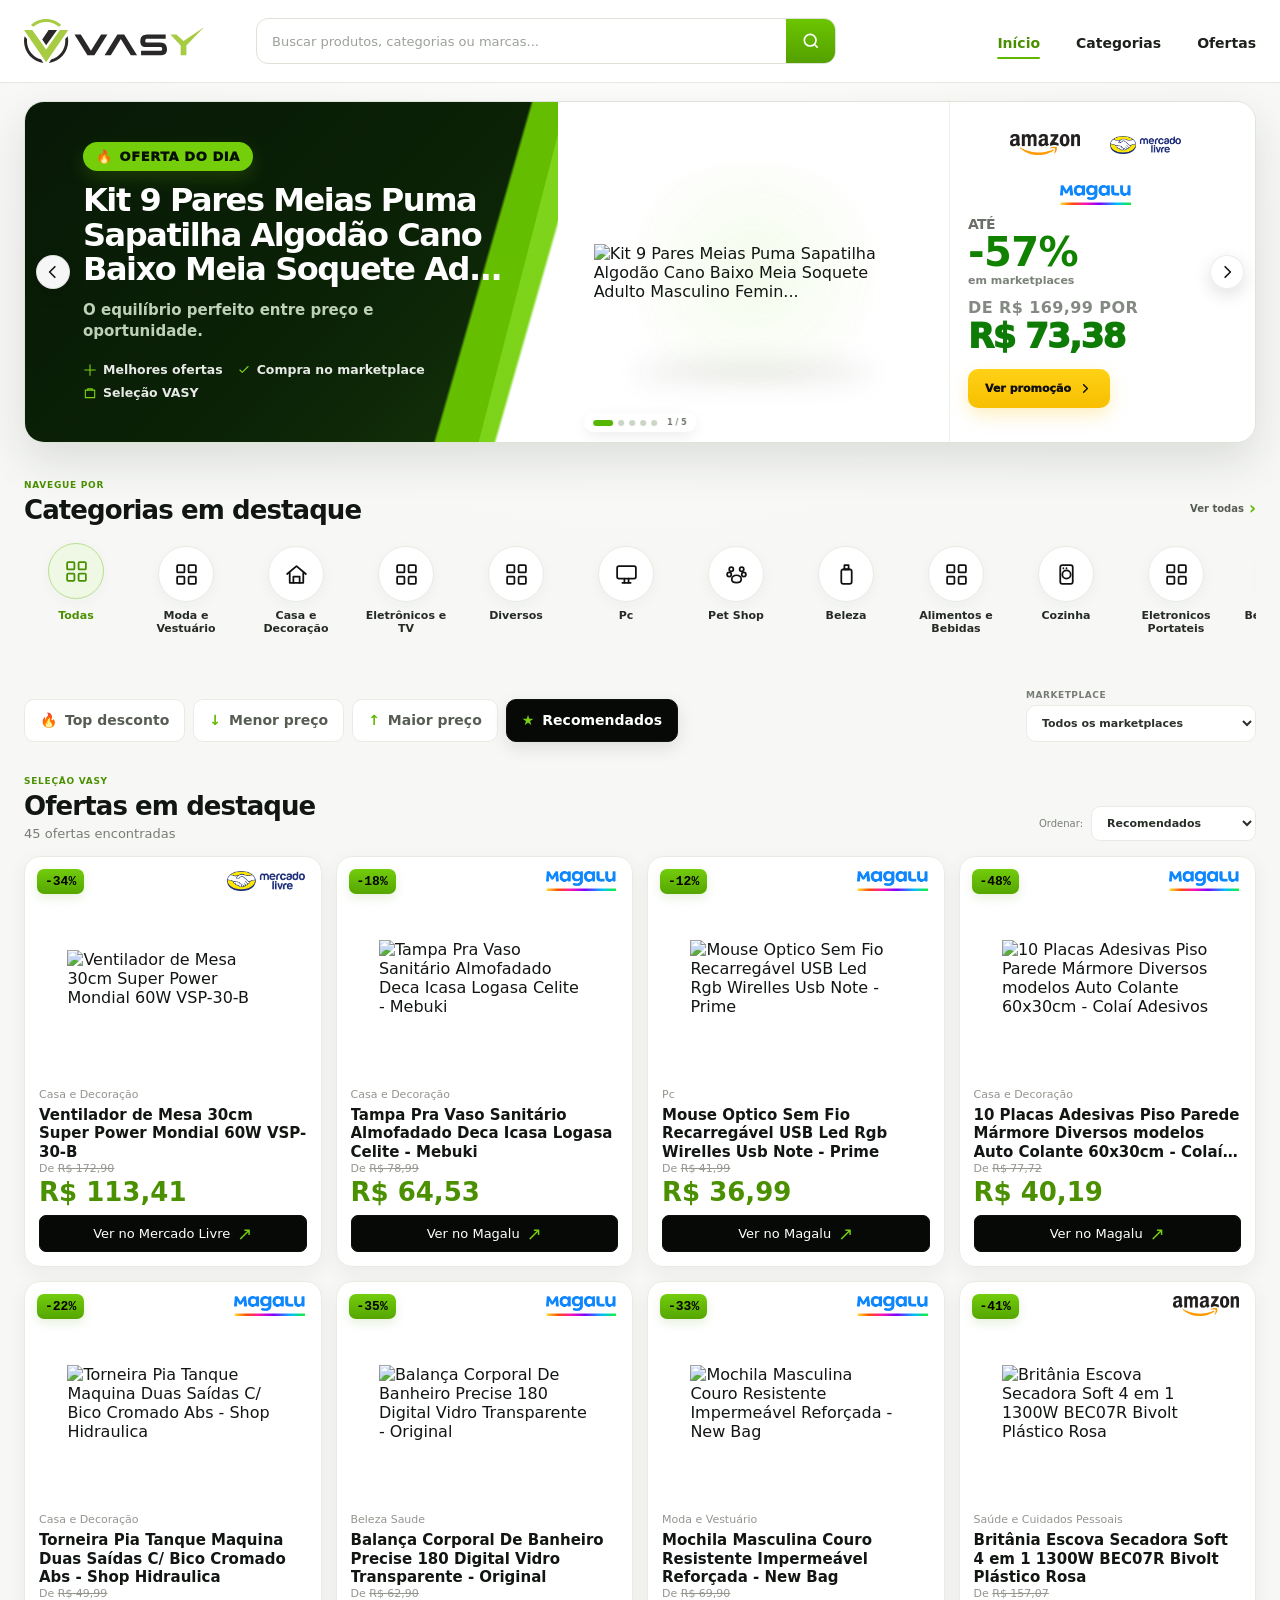
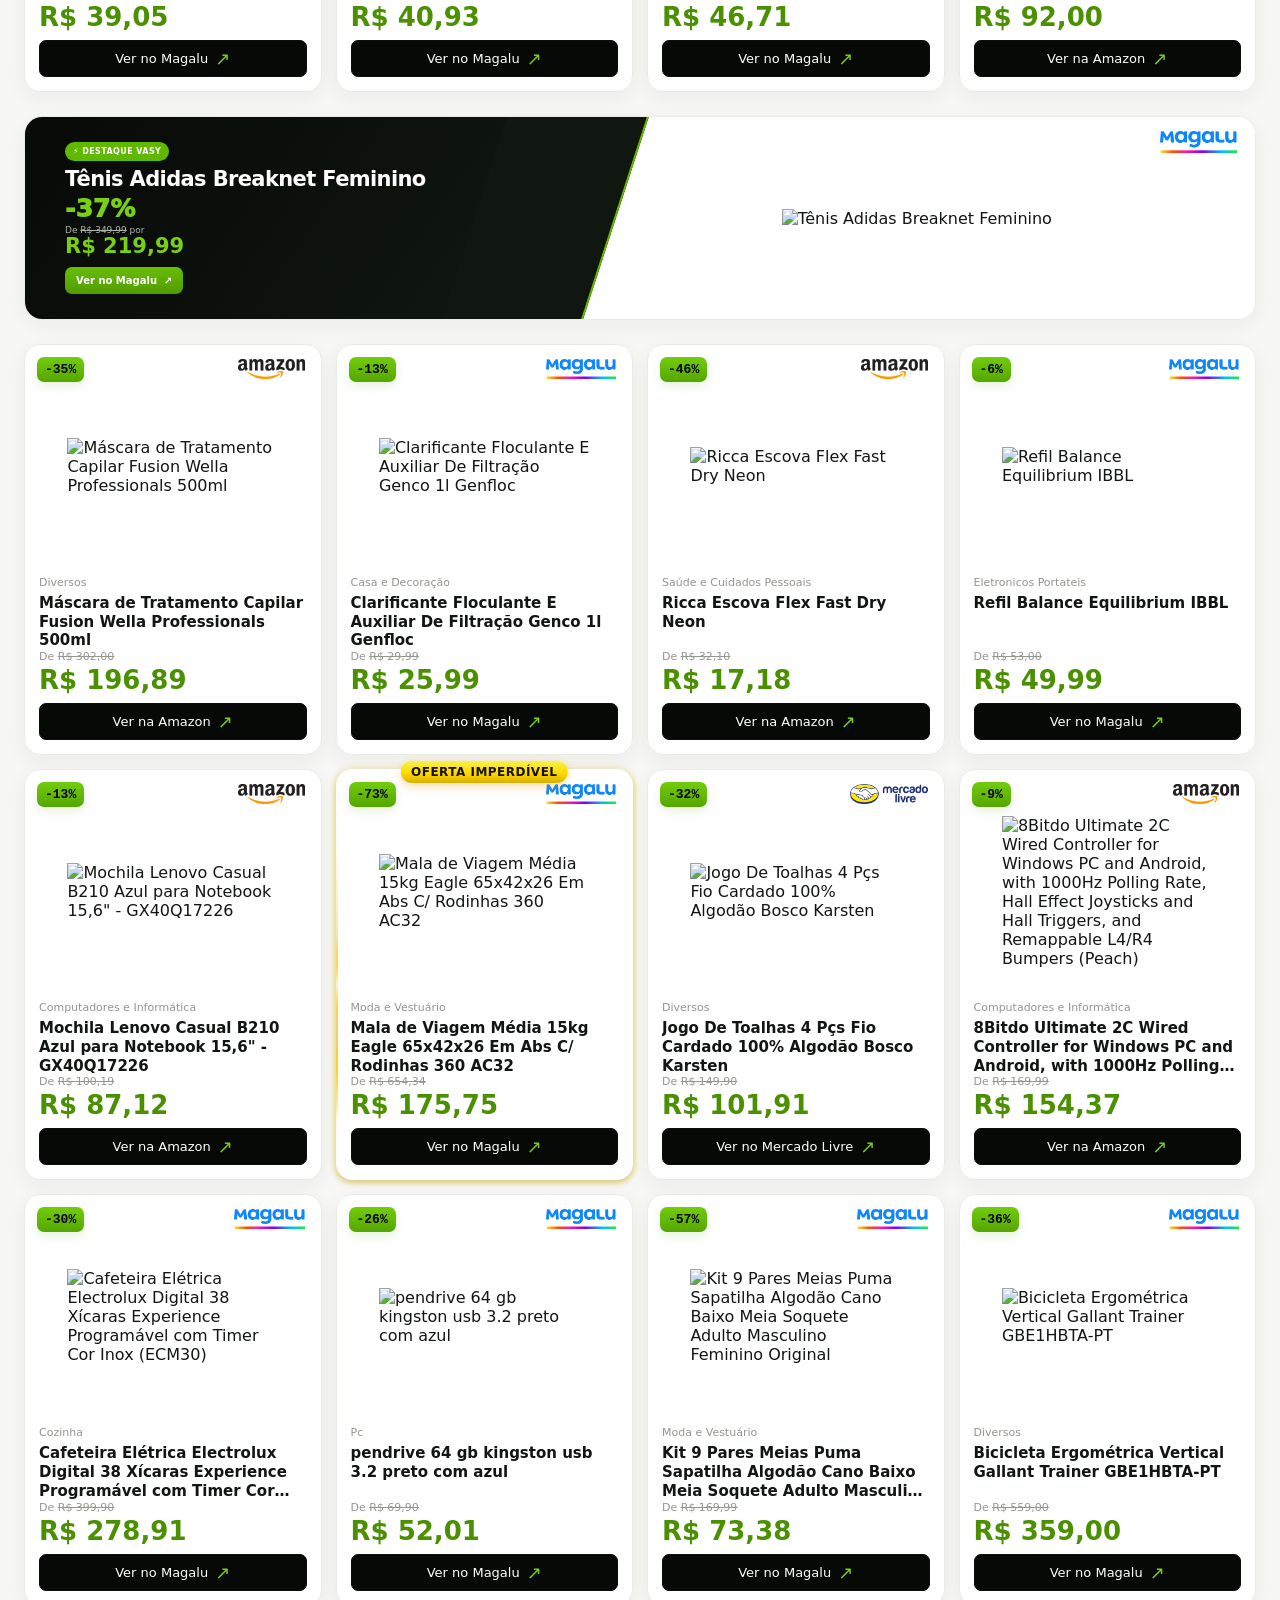
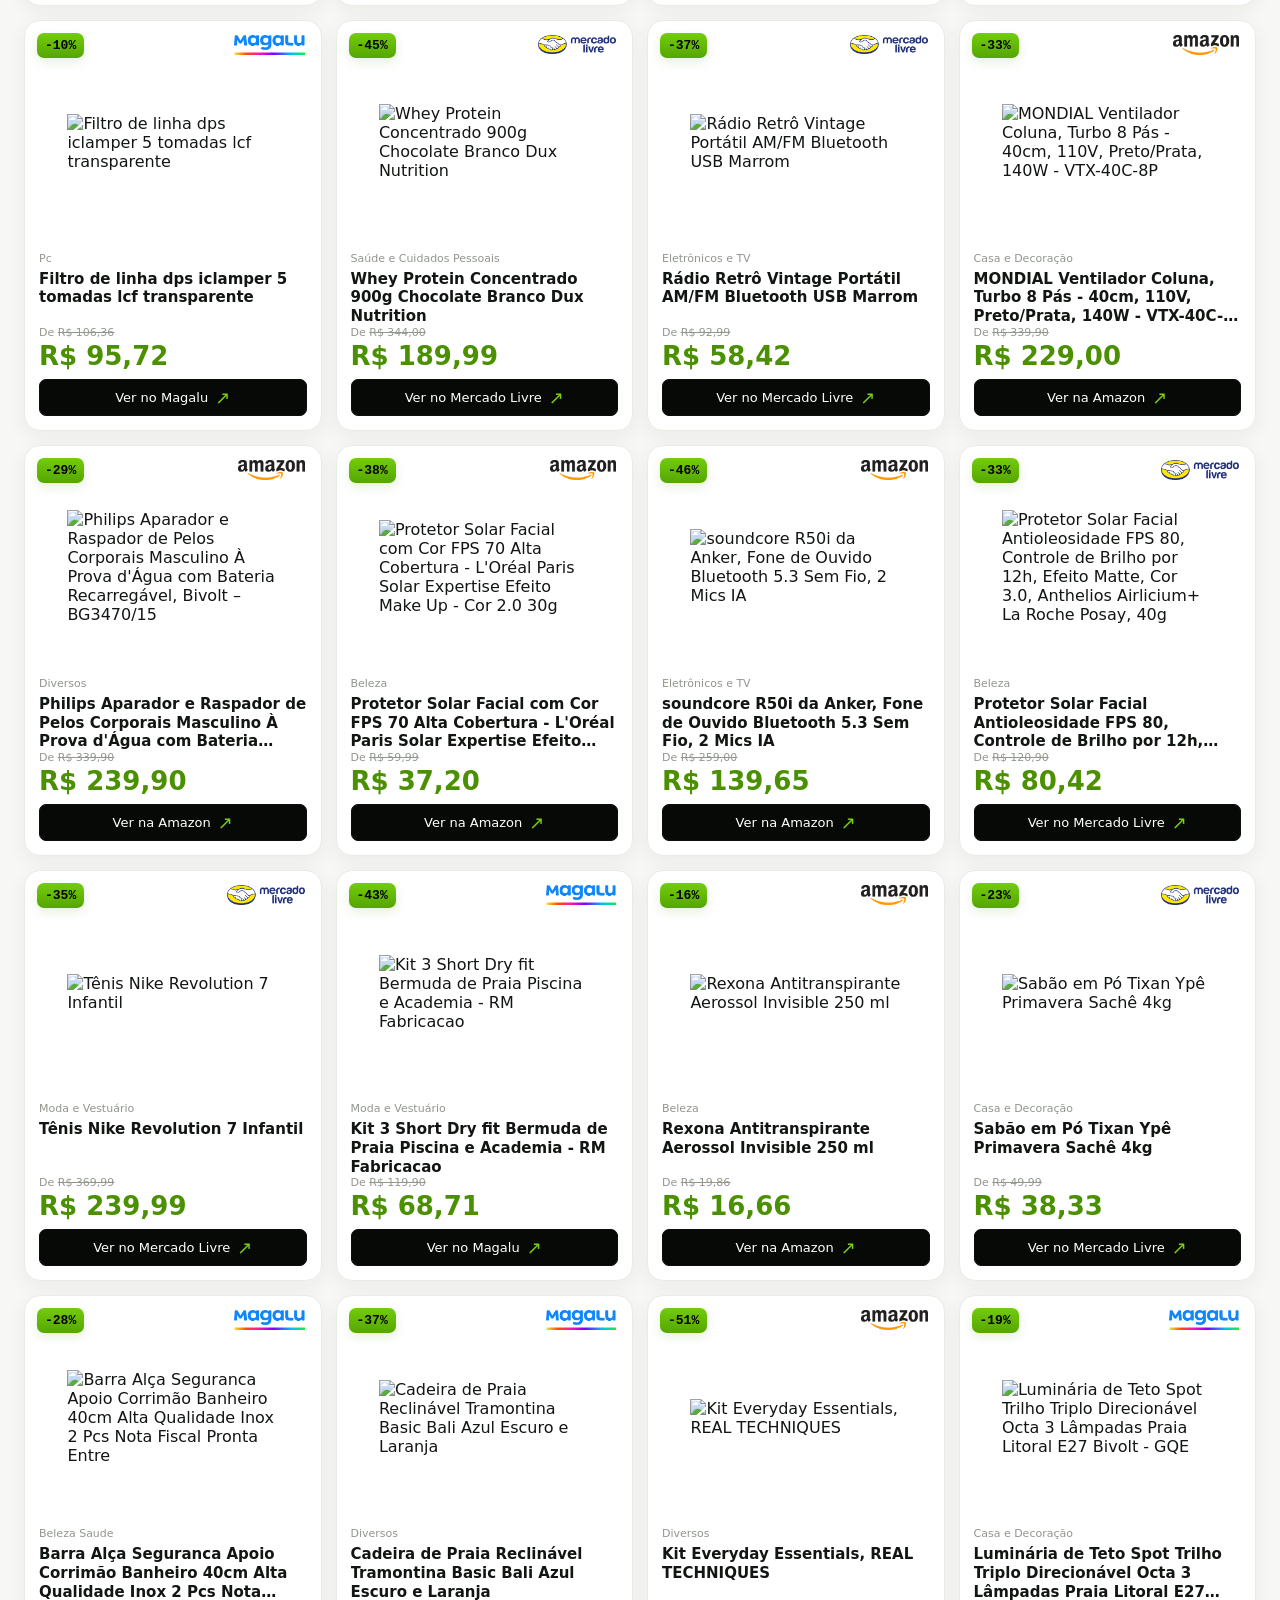
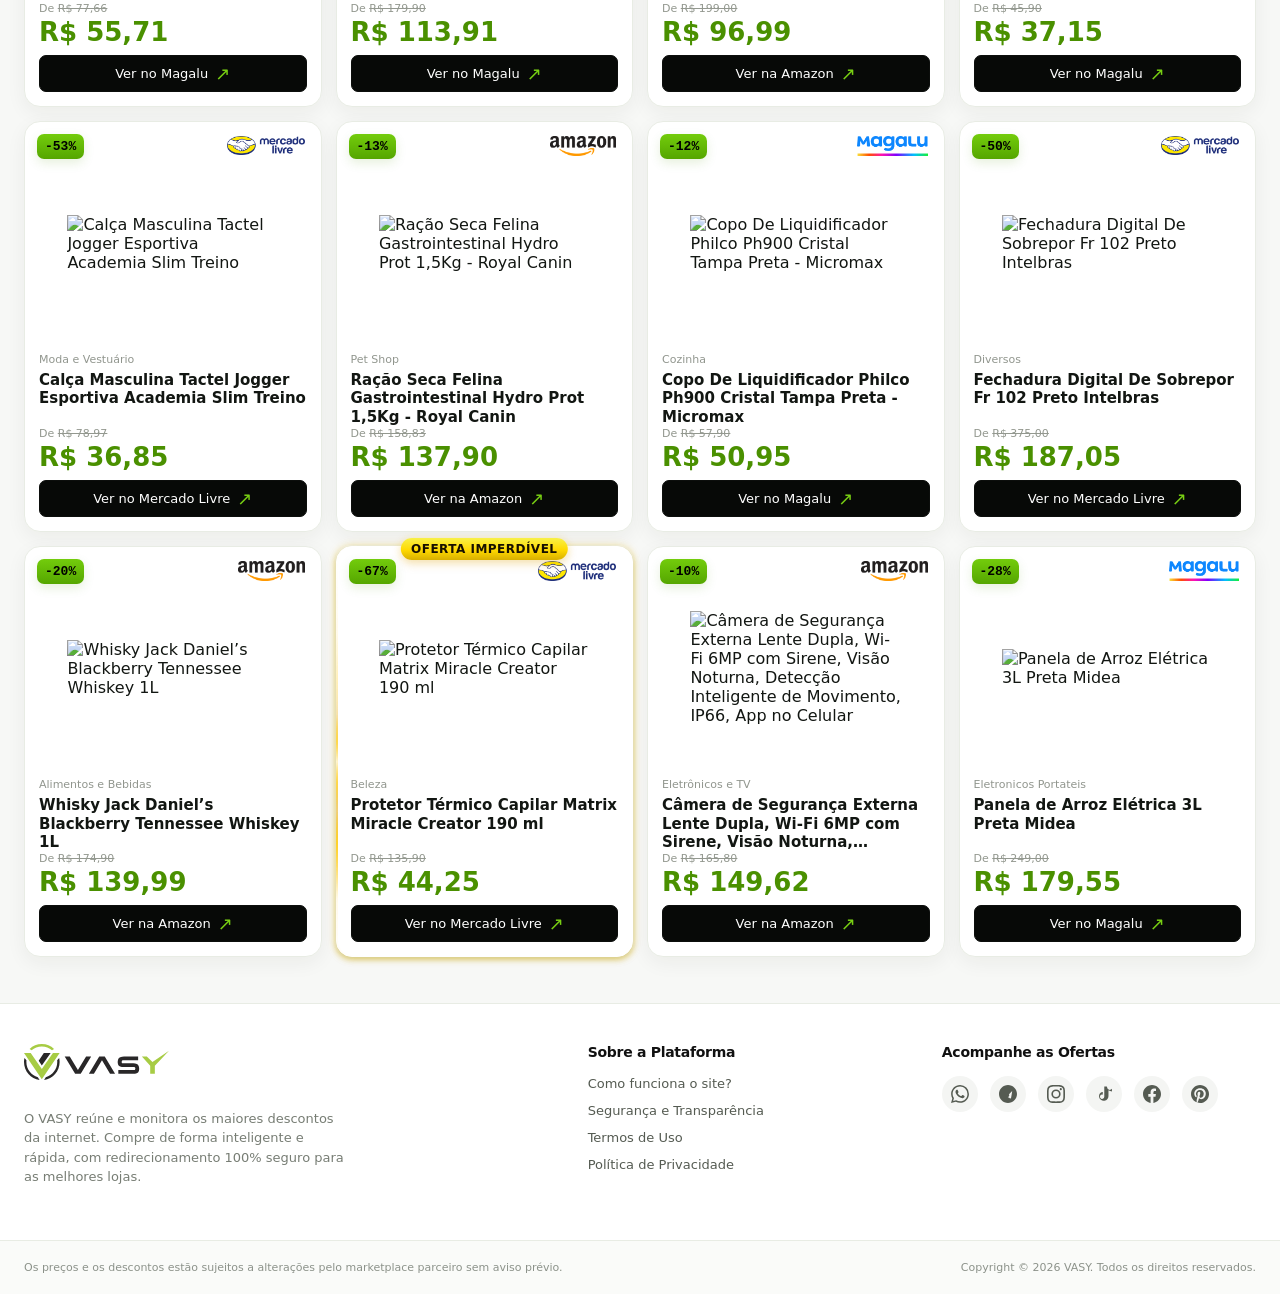
==== commit 4db28cdd: "Atualizando o site VASY" ====
--- a/index.html
+++ b/index.html
@@ -235,7 +235,7 @@
         <h4>Acompanhe as Ofertas</h4>
         <div class="social-icons">
           <!-- WhatsApp -->
-          <a href="#" aria-label="WhatsApp (Grupo VIP)" class="social-icon" target="_blank" rel="noopener noreferrer">
+          <a href="https://chat.whatsapp.com/IQx2CZN3iutAzV49PNfB9J?s=sh&p=a&mlu=4&ilr=4" aria-label="WhatsApp (Grupo VIP)" class="social-icon" target="_blank" rel="noopener noreferrer">
             <svg viewBox="0 0 24 24"><path d="M17.472 14.382c-.297-.149-1.758-.867-2.03-.967-.273-.099-.471-.148-.67.15-.197.297-.767.966-.94 1.164-.173.199-.347.223-.644.075-.297-.15-1.255-.463-2.39-1.475-.883-.788-1.48-1.761-1.653-2.059-.173-.297-.018-.458.13-.606.134-.133.298-.347.446-.52.149-.174.198-.298.298-.497.099-.198.05-.371-.025-.52-.075-.149-.669-1.612-.916-2.207-.242-.579-.487-.5-.669-.51-.173-.008-.371-.01-.57-.01-.198 0-.52.074-.792.372-.272.297-1.04 1.016-1.04 2.479 0 1.462 1.065 2.875 1.213 3.074.149.198 2.096 3.2 5.077 4.487.709.306 1.262.489 1.694.625.712.227 1.36.195 1.871.118.571-.085 1.758-.719 2.006-1.413.248-.694.248-1.289.173-1.413-.074-.124-.272-.198-.57-.347m-5.421 7.403h-.004a9.87 9.87 0 01-5.031-1.378l-.361-.214-3.741.982.998-3.648-.235-.374a9.86 9.86 0 01-1.51-5.26c.001-5.45 4.436-9.884 9.888-9.884 2.64 0 5.122 1.03 6.988 2.898a9.825 9.825 0 012.893 6.994c-.003 5.45-4.437 9.884-9.885 9.884m8.413-18.297A11.815 11.815 0 0012.05 0C5.495 0 .16 5.335.157 11.892c0 2.096.547 4.142 1.588 5.945L.057 24l6.305-1.654a11.882 11.882 0 005.683 1.448h.005c6.554 0 11.89-5.335 11.893-11.893a11.821 11.821 0 00-3.48-8.413Z"/></svg>
           </a>
           <!-- Telegram -->
--- a/css/style.css
+++ b/css/style.css
@@ -193,7 +193,7 @@
   position: relative;
   min-height: 340px;
   display: grid;
-  grid-template-columns: minmax(330px, 1.08fr) minmax(380px, 1.35fr) minmax(220px, .72fr);
+  grid-template-columns: minmax(330px, 1.08fr) minmax(391px, 0.5fr) minmax(220px, .62fr);
   align-items: stretch;
   overflow: hidden;
   border-radius: 20px;
@@ -219,11 +219,11 @@
 }
 
 .hero-bg-accent-two {
-  left: 29%;
+  left: 32%;
   top: 0;
-  width: 12%;
+  width: 18%;
   height: 100%;
-  background: linear-gradient(130deg, transparent 0 35%, rgba(111, 207, 0, .95) 36% 54%, transparent 55%);
+  background: linear-gradient(106deg, transparent 0 35%, rgba(111, 207, 0, .95) 36% 54%, transparent 55%);
   opacity: .95;
 }
 
@@ -264,7 +264,7 @@
   color: #fff;
   font-size: clamp(26px, 2.5vw, 40px);
   line-height: 1.08;
-  font-weight: 900;
+  font-weight: 700;
   letter-spacing: -.045em;
   text-wrap: balance;
   display: -webkit-box;
@@ -277,7 +277,7 @@
   max-width: 390px;
   margin: 13px 0 0;
   color: #bed0b8;
-  font-size: 12px;
+  font-size: 15px;
   line-height: 1.45;
   font-weight: 550;
 }
@@ -294,8 +294,8 @@
   align-items: center;
   gap: 6px;
   color: rgba(255,255,255,.9);
-  font-size: 8.5px;
-  font-weight: 750;
+  font-size: 12.5px;
+  font-weight: 550;
   white-space: nowrap;
 }
 
@@ -316,7 +316,7 @@
   display: flex;
   align-items: center;
   justify-content: center;
-  background: #fff;
+  background: #ffffff;
   overflow: hidden;
 }
 
@@ -325,7 +325,7 @@
   width: 82%;
   aspect-ratio: 1.45;
   border-radius: 50%;
-  background: radial-gradient(circle at 50% 50%, rgba(111, 207, 0, .17), rgba(111, 207, 0, 0) 68%);
+  background: radial-gradient(circle at 50% 50%, rgba(111, 207, 0, .08), rgba(111, 207, 0, 0) 68%);
   filter: blur(3px);
 }
 
@@ -337,7 +337,7 @@
   min-height: 310px;
   display: grid;
   place-items: center;
-  padding: 22px 24px;
+  padding: 26px 10px;
 }
 
 .hero-image-stage::after {
@@ -362,7 +362,6 @@
   max-height: 280px;
   object-fit: contain;
   mix-blend-mode: multiply;
-  filter: drop-shadow(0 13px 17px rgba(0,0,0,.13));
   opacity: 1;
   transform: translateX(0) scale(1);
 }
@@ -376,18 +375,18 @@
   flex-direction: column;
   justify-content: center;
   align-items: flex-start;
-  background:
-    linear-gradient(180deg, rgba(246, 250, 243, .98), rgba(255,255,255,.99));
+  background: #ffffff;
   border-left: 1px solid #eef2eb;
 }
 
 .hero-marketplaces {
   display: flex;
   align-items: center;
-  gap: 7px;
+  gap: 30px;
   min-height: 30px;
   margin-bottom: 12px;
   flex-wrap: wrap;
+  justify-content: center;
 }
 
 .hero-marketplaces img {
@@ -406,18 +405,18 @@
 
 .hero-discount-label {
   color: #6a7068;
-  font-size: 10px;
-  font-weight: 800;
-  letter-spacing: .09em;
+  font-size: 14px;
+  font-weight: 600;
+  letter-spacing: -.05em;
   text-transform: uppercase;
 }
 
 .hero-discount-block strong {
   color: #118100;
-  font-size: clamp(38px, 3.7vw, 57px);
+  font-size: clamp(38px, 3.7vw, 40px);
   line-height: .92;
-  font-weight: 950;
-  letter-spacing: -.065em;
+  font-weight: 850;
+  letter-spacing: -.015em;
   margin: 3px 0 4px;
 }
 
@@ -434,7 +433,7 @@
 .hero-old-price {
   margin: 0;
   color: #848a83;
-  font-size: 11px;
+  font-size: 16px;
   font-weight: 750;
   letter-spacing: .025em;
   text-transform: uppercase;
@@ -443,7 +442,7 @@
 .hero-price {
   margin: 3px 0 0;
   color: #0e7b06;
-  font-size: clamp(27px, 2.65vw, 41px);
+  font-size: clamp(27px, 2.65vw, 50px);
   line-height: 1;
   font-weight: 950;
   letter-spacing: -.045em;
@@ -558,33 +557,42 @@
   white-space: nowrap;
 }
 
-.hero-swap .hero-copy,
-.hero-swap .hero-product-panel,
-.hero-swap .hero-offer-center {
-  animation: heroContentIn .52s cubic-bezier(.16, 1, .3, 1) both;
-}
-
-.hero-swap .hero-product-panel {
-  animation-delay: .03s;
-}
-
-.hero-swap .hero-offer-center {
-  animation-delay: .06s;
-}
-
-.hero-swap .hero-copy {
-  animation-delay: .01s;
-}
-
-@keyframes heroContentIn {
-  from {
-    opacity: 0;
-    transform: translateY(10px);
-  }
-  to {
-    opacity: 1;
-    transform: translateY(0);
-  }
+.hero-swap-out .hero-copy,
+.hero-swap-out .hero-product-panel,
+.hero-swap-out .hero-offer-center {
+  animation: heroContentOut .22s cubic-bezier(.55, 0, 1, .45) both;
+}
+
+.hero-swap-in-left .hero-copy,
+.hero-swap-in-left .hero-product-panel,
+.hero-swap-in-left .hero-offer-center {
+  animation: heroContentInFromRight .46s cubic-bezier(.16, 1, .3, 1) both;
+}
+
+.hero-swap-in-right .hero-copy,
+.hero-swap-in-right .hero-product-panel,
+.hero-swap-in-right .hero-offer-center {
+  animation: heroContentInFromLeft .46s cubic-bezier(.16, 1, .3, 1) both;
+}
+
+.hero-swap-in-left .hero-product-panel,
+.hero-swap-in-right .hero-product-panel { animation-delay: .02s; }
+.hero-swap-in-left .hero-offer-center,
+.hero-swap-in-right .hero-offer-center { animation-delay: .04s; }
+
+@keyframes heroContentOut {
+  from { opacity: 1; transform: translateX(0); }
+  to { opacity: 0; transform: translateX(-28px); }
+}
+
+@keyframes heroContentInFromRight {
+  from { opacity: 0; transform: translateX(42px); }
+  to { opacity: 1; transform: translateX(0); }
+}
+
+@keyframes heroContentInFromLeft {
+  from { opacity: 0; transform: translateX(-42px); }
+  to { opacity: 1; transform: translateX(0); }
 }
 
 @media (max-width: 1100px) {
@@ -1446,7 +1454,7 @@
 
 @media (max-width: 960px) {
   .hero {
-    grid-template-columns: 1fr 1fr auto;
+    grid-template-columns: 1fr 1fr 0.6fr;
     padding-bottom: 20px;
   }
   .hero-visual {
@@ -1594,29 +1602,32 @@
     min-height: 0;
     border-radius: 17px;
     background: #fff;
+    box-shadow: 0 1px 2px rgb(26 115 4 / 21%);
   }
 
   .hero-bg-accent-one {
     left: 0;
     top: 0;
     width: 100%;
-    height: 45%;
-    clip-path: polygon(0 0, 100% 0, 91% 100%, 0 100%);
+    height: 28%;
+    clip-path: polygon(0 0, 100% 0, 100% 100%, 0 100%);
   }
 
   .hero-bg-accent-two {
-    left: 72%;
+    left: 63%;
     top: 0;
-    width: 28%;
-    height: 45%;
+    width: 81%;
+    height: 28%;
   }
 
   .hero-copy {
-    min-height: 185px;
-    padding: 26px 25px 28px 28px;
+    min-height: 193px;
+    padding: 10px 18px 10px 20px;
     align-items: flex-start;
     text-align: left;
     justify-content: center;
+    max-height: 210px;
+    overflow: hidden;
   }
 
   .hero-kicker {
@@ -1628,7 +1639,7 @@
   .hero-copy h1 {
     font-size: 23px;
     line-height: 1.08;
-    max-width: 300px;
+    max-width: 331px;
     -webkit-line-clamp: 3;
   }
 
@@ -1645,7 +1656,7 @@
   }
 
   .hero-benefits span {
-    font-size: 6.8px;
+    font-size: 7.8px;
   }
 
   .hero-benefits svg {
@@ -1654,7 +1665,8 @@
   }
 
   .hero-product-panel {
-    min-height: 205px;
+    min-height: 310px;
+    background: #ffffff;
     order: 2;
     border-top: 1px solid #eef2eb;
     border-left: 0;
@@ -1667,8 +1679,8 @@
 
   .hero-image-stage {
     width: 100%;
-    min-height: 205px;
-    height: 205px;
+    min-height: 220px;
+    height: 220px;
     padding: 8px 21px 13px;
   }
 
@@ -1679,11 +1691,12 @@
 
   .hero-image-stage img {
     width: min(94%, 370px);
-    max-height: 177px;
+    max-height: 244px;
   }
 
   .hero-offer-center {
     order: 3;
+    background: #ffffff;
     display: grid;
     grid-template-columns: 1fr 1fr;
     align-items: center;
@@ -1698,7 +1711,9 @@
     grid-column: 1 / -1;
     margin: 0;
     min-height: 22px;
-    gap: 5px;
+    gap: 30px;
+    background-color: #f7f7f7;
+    padding: 1%;
   }
 
   .hero-marketplaces img {
@@ -1711,7 +1726,7 @@
   }
 
   .hero-discount-label {
-    font-size: 8px;
+    font-size: 12px;
   }
 
   .hero-discount-block strong {
@@ -1719,7 +1734,7 @@
   }
 
   .hero-discount-sub {
-    font-size: 8px;
+    font-size: 12px;
   }
 
   .hero-pricing-group {
@@ -1727,11 +1742,11 @@
   }
 
   .hero-old-price {
-    font-size: 8px;
+    font-size: 13px;
   }
 
   .hero-price {
-    font-size: 24px;
+    font-size: 37px;
   }
 
   .hero-button {
@@ -1740,7 +1755,7 @@
     min-height: 34px;
     padding: 8px 13px;
     border-radius: 9px;
-    font-size: 9px;
+    font-size: 12px;
   }
 
   .hero-arrow {
@@ -2027,4 +2042,242 @@
     animation-iteration-count: 1 !important;
     scroll-behavior: auto !important;
   }
+}
+
+/* =========================================================
+   OFERTA IMPERDÍVEL — EFEITO ESPECIAL
+========================================================= */
+
+.product-card.super-deal {
+  position: relative;
+  border-color: #fff;
+  box-shadow: 0 2px 6px rgb(184 156 0 / 61%);
+  transition:
+    transform 0.25s cubic-bezier(.16, 1, .3, 1),
+    box-shadow 0.25s ease,
+    border-color 0.25s ease;
+}
+
+/* BORDA ANIMADA */
+.product-card.super-deal::before {
+  content: "";
+  position: absolute;
+  inset: -1px;
+  z-index: 8;
+  padding: 1.8px;
+  border-radius: inherit;
+  pointer-events: none;
+
+  background: conic-gradient(
+    from var(--glow-angle),
+
+    transparent 0deg,
+    transparent 215deg,
+
+    rgba(97, 184, 0, 0.12) 228deg,
+    #61b800 240deg,
+
+    #b6ff00 251deg,
+    #ffd400 260deg,
+
+    #ffffff 268deg,
+
+    #ffd400 276deg,
+    #b6ff00 285deg,
+
+    #61b800 297deg,
+    rgba(97, 184, 0, 0.12) 309deg,
+
+    transparent 322deg,
+    transparent 360deg
+  );
+
+  -webkit-mask:
+    linear-gradient(#000 0 0) content-box,
+    linear-gradient(#000 0 0);
+
+  -webkit-mask-composite: xor;
+  mask-composite: exclude;
+
+  animation: rotateGreenGlow 2.4s linear infinite;
+
+  filter:
+    drop-shadow(0 0 3px rgba(97, 184, 0, 0.75))
+    drop-shadow(0 0 7px rgba(182, 255, 0, 0.35));
+}
+
+/* HALO SUAVE AO REDOR */
+.product-card.super-deal::after {
+  content: "";
+  position: absolute;
+  inset: -3px;
+  z-index: -1;
+  border-radius: inherit;
+  pointer-events: none;
+
+  box-shadow:
+    0 0 8px rgba(97, 184, 0, 0.16),
+    0 0 16px rgba(255, 212, 0, 0.08);
+
+  opacity: 0.8;
+}
+
+/* VARIÁVEL DA ROTAÇÃO */
+@property --glow-angle {
+  syntax: "<angle>";
+  initial-value: 0deg;
+  inherits: false;
+}
+
+/* ANIMAÇÃO */
+@keyframes rotateGreenGlow {
+  to {
+    --glow-angle: 360deg;
+  }
+}
+
+/* =========================================================
+   SELO "OFERTA IMPERDÍVEL"
+========================================================= */
+
+.super-deal-label {
+  position: absolute;
+  z-index: 9;
+  top: -9px;
+  left: 50%;
+
+  transform: translateX(-50%);
+
+  padding: 4px 10px;
+
+  border-radius: 999px;
+
+  background: linear-gradient(
+    180deg,
+    #b6ff00 0%,
+    #8edc00 55%,
+    #61b800 100%
+  );
+
+  color: #071006;
+
+  box-shadow:
+    0 4px 10px rgba(97, 184, 0, 0.24),
+    0 0 8px rgba(255, 212, 0, 0.18);
+
+  font-size: 12px;
+  font-weight: 900;
+  white-space: nowrap;
+  letter-spacing: 0.04em;
+
+  transition:
+    transform 0.2s ease,
+    box-shadow 0.2s ease;
+}
+
+/* =========================================================
+   HOVER
+========================================================= */
+
+.product-card.super-deal:hover {
+  transform: translateY(-4px);
+  border-color: #ffd400d9;
+  /* box-shadow:
+    0 12px 28px rgba(97, 184, 0, 0.14),
+    0 0 18px rgba(182, 255, 0, 0.10); */
+}
+
+.product-card.super-deal:hover .super-deal-label {
+  transform: translateX(-50%) translateY(-1px);
+
+  box-shadow:
+    0 5px 13px rgba(97, 184, 0, 0.30),
+    0 0 10px rgba(255, 212, 0, 0.22);
+}
+
+/* =========================================================
+   VERSÃO MOBILE
+========================================================= */
+
+@media (max-width: 640px) {
+
+  .product-card.super-deal::before {
+    inset: -1px;
+    padding: 1.4px;
+
+    filter:
+      drop-shadow(0 0 2px rgba(97, 184, 0, 0.65))
+      drop-shadow(0 0 5px rgba(182, 255, 0, 0.28));
+  }
+
+  .product-card.super-deal::after {
+    inset: -2px;
+
+    box-shadow:
+      0 0 6px rgba(97, 184, 0, 0.14),
+      0 0 11px rgba(255, 212, 0, 0.07);
+  }
+
+  .super-deal-label {
+    top: -7px;
+    padding: 3px 7px;
+    font-size: 10px;
+  }
+}
+/* =========================================================
+   OFERTA IMPERDÍVEL — BRILHO DOURADO
+========================================================= */
+
+.product-card.super-deal::before {
+  content: "";
+  position: absolute;
+  inset: -1px;
+  z-index: 8;
+  padding: 1.8px;
+  border-radius: inherit;
+  pointer-events: none;
+  background: conic-gradient(from var(--glow-angle), transparent 0deg, transparent 210deg, rgba(255, 196, 0, 0.05) 225deg, rgb(255 210 40) 238deg, #d89b0061 248deg, #ffd84a 258deg, #fff6b030 266deg, #ffd84a 274deg, #d89b0038 284deg, rgb(255 210 40 / 21%) 296deg, rgba(255, 196, 0, 0.05) 309deg, transparent 325deg, transparent 360deg);
+  -webkit-mask:
+    linear-gradient(#000 0 0) content-box,
+    linear-gradient(#000 0 0);
+  -webkit-mask-composite: xor;
+  mask-composite: exclude;
+  animation: rotateGoldGlow 2.6s linear infinite;
+  filter:
+    drop-shadow(0 0 3px rgba(255, 190, 0, 0.65))
+    drop-shadow(0 0 8px rgba(255, 210, 60, 0.28));
+}
+
+/* Brilho externo dourado bem discreto */
+.product-card.super-deal::after {
+  content: "";
+  position: absolute;
+  inset: -2px;
+  z-index: -1;
+  border-radius: inherit;
+  pointer-events: none;
+
+  box-shadow:
+    0 0 8px rgba(255, 190, 0, 0.16),
+    0 0 16px rgba(255, 210, 60, 0.08);
+
+  opacity: .8;
+}
+
+@keyframes rotateGoldGlow {
+  to {
+    --glow-angle: 360deg;
+  }
+}
+
+/* =========================================================
+   SELO OFERTA IMPERDÍVEL
+========================================================= */
+
+.super-deal-label {
+  background: linear-gradient(180deg, #f8f147 0%, #ffd900 55%, #d8af00 100%);
+  color: #171000;
+  box-shadow:
+    0 4px 10px rgba(214, 153, 0, 0.25),
+    0 0 8px rgba(255, 208, 50, 0.18);
 }
